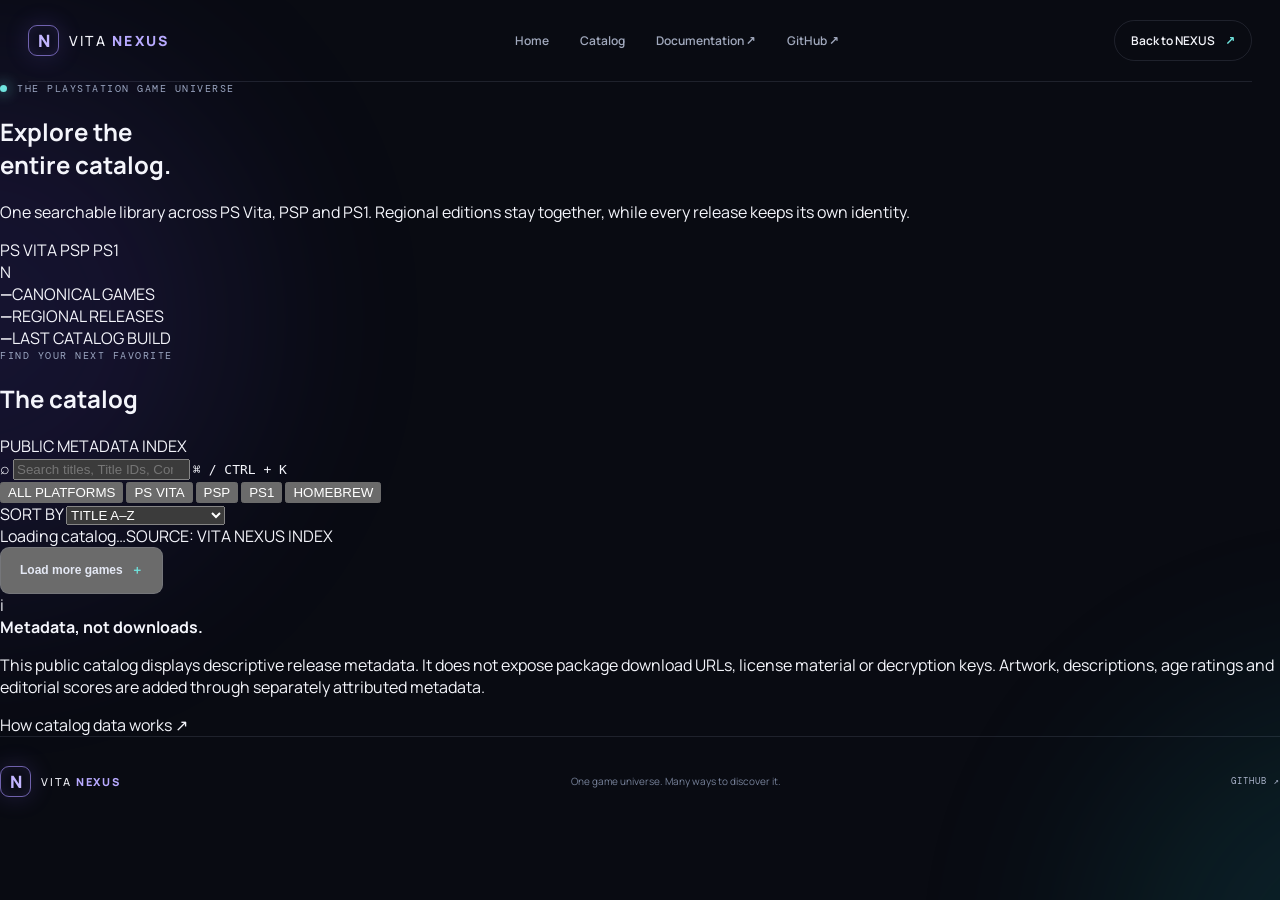
==== web/catalog.html @ 165a44d6 "web: add searchable cross-platform catalog browser" ====
<!doctype html>
<html lang="en">
<head>
  <meta charset="utf-8">
  <meta name="viewport" content="width=device-width, initial-scale=1">
  <meta name="theme-color" content="#090b12">
  <meta name="description" content="Browse the VITA NEXUS catalog across PS Vita, PSP and PS1.">
  <title>Game Catalog — VITA NEXUS</title>
  <link rel="stylesheet" href="styles.css">
  <link rel="stylesheet" href="catalog.css">
  <script src="catalog.js" defer></script>
</head>
<body class="catalog-page">
  <div class="ambient ambient-one" aria-hidden="true"></div>
  <div class="ambient ambient-two" aria-hidden="true"></div>
  <header class="site-header">
    <a class="wordmark" href="index.html" aria-label="VITA NEXUS home"><span class="brand-mark">N</span><span>VITA <b>NEXUS</b></span></a>
    <nav class="main-nav" aria-label="Main navigation">
      <a href="index.html">Home</a>
      <a class="active" href="catalog.html" aria-current="page">Catalog</a>
      <a href="https://github.com/SilverCrow2323/vita-nexus/tree/main/docs" target="_blank" rel="noreferrer">Documentation ↗</a>
      <a href="https://github.com/SilverCrow2323/vita-nexus" target="_blank" rel="noreferrer">GitHub ↗</a>
    </nav>
    <a class="header-cta" href="index.html">Back to NEXUS <span>↗</span></a>
    <button class="menu-toggle" type="button" aria-label="Open navigation" aria-expanded="false">☰</button>
  </header>

  <main class="catalog-wrap">
    <section class="catalog-hero">
      <div>
        <div class="eyebrow"><span class="pulse"></span> THE PLAYSTATION GAME UNIVERSE</div>
        <h1>Explore the<br><span>entire catalog.</span></h1>
        <p>One searchable library across PS Vita, PSP and PS1. Regional editions stay together, while every release keeps its own identity.</p>
      </div>
      <div class="catalog-orbit" aria-hidden="true">
        <span class="orbit-label orbit-vita">PS VITA</span>
        <span class="orbit-label orbit-psp">PSP</span>
        <span class="orbit-label orbit-ps1">PS1</span>
        <div class="orbit-core">N</div>
      </div>
    </section>

    <section class="catalog-stats" aria-label="Catalog statistics">
      <div><strong id="games-count">—</strong><span>CANONICAL GAMES</span></div>
      <div><strong id="releases-count">—</strong><span>REGIONAL RELEASES</span></div>
      <div><strong id="updated-at">—</strong><span>LAST CATALOG BUILD</span></div>
    </section>

    <section class="catalog-browser" aria-labelledby="catalog-heading">
      <div class="browser-heading">
        <div><div class="section-kicker">FIND YOUR NEXT FAVORITE</div><h2 id="catalog-heading">The catalog</h2></div>
        <span class="catalog-live"><i></i> PUBLIC METADATA INDEX</span>
      </div>

      <label class="search-box" for="catalog-search">
        <span aria-hidden="true">⌕</span>
        <input id="catalog-search" type="search" placeholder="Search titles, Title IDs, Content IDs or regions…" autocomplete="off">
        <kbd>⌘ / CTRL + K</kbd>
      </label>

      <div class="catalog-controls">
        <div class="platform-filters" role="group" aria-label="Filter by platform">
          <button class="filter-chip active" type="button" data-platform="all" aria-pressed="true">ALL PLATFORMS</button>
          <button class="filter-chip" type="button" data-platform="psvita" aria-pressed="false">PS VITA</button>
          <button class="filter-chip" type="button" data-platform="psp" aria-pressed="false">PSP</button>
          <button class="filter-chip" type="button" data-platform="ps1" aria-pressed="false">PS1</button>
          <button class="filter-chip" type="button" data-platform="homebrew" aria-pressed="false">HOMEBREW</button>
        </div>
        <label class="sort-control">SORT BY
          <select id="catalog-sort">
            <option value="title">TITLE A–Z</option>
            <option value="size">LARGEST RELEASE</option>
            <option value="updated">RECENTLY UPDATED</option>
          </select>
        </label>
      </div>

      <div class="results-line"><span id="results-label" aria-live="polite">Loading catalog…</span><span id="source-label">SOURCE: VITA NEXUS INDEX</span></div>
      <div id="catalog-grid" class="catalog-grid" aria-live="polite" aria-busy="true"></div>
      <div id="catalog-empty" class="catalog-empty" hidden>
        <div class="empty-symbol">✳</div>
        <h3 id="empty-title">The catalog is getting ready.</h3>
        <p id="empty-message">The first public metadata sync has not run yet. This page will populate when the catalog import workflow completes.</p>
        <a href="https://github.com/SilverCrow2323/vita-nexus/actions/workflows/catalog-sync.yml" target="_blank" rel="noreferrer">View catalog sync workflow ↗</a>
      </div>
      <div class="load-more-wrap"><button id="load-more" class="button button-quiet" type="button" hidden>Load more games <span>＋</span></button></div>
    </section>

    <section class="catalog-note">
      <div class="note-symbol">i</div>
      <div><strong>Metadata, not downloads.</strong><p>This public catalog displays descriptive release metadata. It does not expose package download URLs, license material or decryption keys. Artwork, descriptions, age ratings and editorial scores are added through separately attributed metadata.</p></div>
      <a href="../docs/NPS-CATALOG-IMPORT.md">How catalog data works ↗</a>
    </section>
  </main>

  <dialog id="game-dialog" class="game-dialog">
    <form method="dialog"><button class="dialog-close" aria-label="Close game details">×</button></form>
    <div id="dialog-content"></div>
  </dialog>

  <footer class="site-footer catalog-footer">
    <a class="wordmark" href="index.html"><span class="brand-mark">N</span><span>VITA <b>NEXUS</b></span></a>
    <span>One game universe. Many ways to discover it.</span>
    <a href="https://github.com/SilverCrow2323/vita-nexus" target="_blank" rel="noreferrer">GITHUB ↗</a>
  </footer>
</body>
</html>
---- web/styles.css ----
@import url('https://fonts.googleapis.com/css2?family=DM+Mono:wght@400;500&family=Manrope:wght@400;500;600;700;800&display=swap');
:root{color-scheme:dark;--bg:#090b12;--surface:#111522;--text:#f4f5fb;--muted:#a1a9bd;--muted2:#737d94;--violet:#9b83ff;--cyan:#70e5df;--line:rgba(185,195,225,.13);--mono:"DM Mono",ui-monospace,monospace;--sans:"Manrope",Inter,system-ui,sans-serif}
*{box-sizing:border-box}html{scroll-behavior:smooth}body{margin:0;background:var(--bg);color:var(--text);font-family:var(--sans);overflow-x:hidden}a{color:inherit;text-decoration:none}.wrap{width:min(1160px,calc(100% - 56px));margin-inline:auto}
.ambient{position:fixed;width:520px;height:520px;border-radius:50%;filter:blur(110px);opacity:.13;pointer-events:none;z-index:-1}.ambient-one{background:#7152ff;top:60px;left:-280px}.ambient-two{background:#1dbac0;right:-340px;top:700px}
.site-header{height:82px;width:min(1280px,calc(100% - 56px));margin:auto;display:flex;align-items:center;justify-content:space-between;border-bottom:1px solid var(--line);position:relative;z-index:5}.wordmark{display:inline-flex;align-items:center;gap:10px;font-size:14px;letter-spacing:.16em;font-weight:500;white-space:nowrap}.wordmark b{color:#b8aaff;font-weight:800}.brand-mark{display:grid;place-items:center;width:31px;height:31px;border:1px solid rgba(166,145,255,.65);border-radius:9px;color:#c2b5ff;font-weight:800;font-size:17px;letter-spacing:0;box-shadow:0 0 24px rgba(137,103,255,.18),inset 0 0 16px rgba(137,103,255,.12)}
.main-nav{display:flex;gap:31px;margin-left:70px}.main-nav a,.header-cta{color:var(--muted);font-size:12px;font-weight:600;transition:color .2s}.main-nav a:hover,.header-cta:hover{color:white}.header-cta{color:var(--text);border:1px solid var(--line);border-radius:99px;padding:11px 16px}.header-cta span,.button span{color:var(--cyan);margin-left:8px}.menu-toggle{display:none;border:1px solid var(--line);color:white;background:var(--surface);border-radius:10px;padding:9px 12px}
.hero{min-height:630px;display:grid;grid-template-columns:1fr 1fr;align-items:center;gap:40px;padding:64px 0 80px}.eyebrow,.section-kicker,.feature-number,.panel-kicker,.panel-index,.mini-label,.roadmap-step small{font:10px var(--mono);letter-spacing:.15em;color:#9ba6c1}.eyebrow{display:flex;align-items:center;gap:10px}.pulse,.note-dot,.chip-dot{width:7px;height:7px;display:inline-block;border-radius:50%;background:var(--cyan);box-shadow:0 0 14px var(--cyan)}
.hero h1{font-size:clamp(48px,6vw,76px);line-height:1.02;letter-spacing:-.065em;margin:27px 0 22px;font-weight:800}.hero h1 span,.section-heading h2 span,.split-copy h2 span,.closing h2 span{color:#a995ff}.hero-lede{max-width:500px;color:var(--muted);font-size:15px;line-height:1.85}.hero-actions{display:flex;flex-wrap:wrap;gap:12px;margin-top:31px}.button{display:inline-flex;align-items:center;justify-content:center;padding:14px 19px;border-radius:9px;font-size:12px;font-weight:800;transition:transform .2s,box-shadow .2s,border-color .2s}.button:hover{transform:translateY(-3px)}.button-primary{color:#0a0b13;background:linear-gradient(110deg,#b8a8ff,#79e3dd);box-shadow:0 10px 35px rgba(137,125,255,.2)}.button-primary span{color:#292341}.button-quiet{border:1px solid var(--line);color:#e4e8f4}.button-quiet:hover{border-color:rgba(169,149,255,.6)}.hero-note{display:flex;align-items:center;gap:9px;color:var(--muted2);font:10px var(--mono);margin-top:27px;letter-spacing:.08em}.note-dot{width:5px;height:5px;background:var(--violet);box-shadow:0 0 12px var(--violet)}
.hero-art{min-height:450px;position:relative;display:grid;place-items:center;perspective:1100px}.hero-glow{position:absolute;width:350px;height:350px;border-radius:50%;background:radial-gradient(circle,rgba(126,97,255,.32),rgba(38,194,196,.12) 46%,transparent 70%);filter:blur(18px);animation:breathe 7s ease-in-out infinite}.orbit{position:absolute;border:1px solid rgba(155,131,255,.2);border-radius:50%;transform:rotate(-22deg)}.orbit-a{width:490px;height:190px}.orbit-b{width:390px;height:300px;transform:rotate(55deg);border-color:rgba(112,229,223,.17)}
.hero-panel{position:absolute;width:min(370px,78%);height:365px;border:1px solid rgba(194,204,235,.2);border-radius:19px;overflow:hidden}.panel-back{width:340px;height:330px;background:linear-gradient(145deg,#25203e,#111b2b);transform:translate(45px,-15px) rotate(8deg);opacity:.7;display:flex;align-items:flex-end;justify-content:space-between;padding:22px;color:#a8a1c7;font:10px var(--mono)}.panel-back i{font-size:43px;color:#8b79ed;font-style:normal}.panel-main{background:linear-gradient(150deg,#1a2037,#0e1220 70%);box-shadow:0 30px 90px rgba(0,0,0,.45);transform:rotate(-4deg);animation:float 8s ease-in-out infinite}.panel-top,.panel-bottom{padding:19px 20px;display:flex;align-items:center;justify-content:space-between}.panel-index{color:#6f7890}
.abstract-world{position:relative;height:235px;margin:0 13px;overflow:hidden;border-radius:11px;background:linear-gradient(145deg,#473c78 0%,#25355d 40%,#142d43 100%)}.abstract-world:after{content:"";position:absolute;inset:0;background:linear-gradient(180deg,transparent 40%,rgba(7,12,23,.65))}.moon{position:absolute;width:76px;height:76px;border-radius:50%;background:linear-gradient(130deg,#f0c5ff,#9a84e8);top:28px;right:55px;box-shadow:0 0 45px rgba(215,174,255,.5)}.horizon{position:absolute;width:150%;height:95px;bottom:-49px;left:-25%;border-radius:50%;background:#192d47;filter:blur(1px)}.mountain{position:absolute;bottom:18px;width:0;height:0;border-left:115px solid transparent;border-right:115px solid transparent;border-bottom:170px solid #28365b}.mountain-a{left:-20px;border-bottom-color:#30345f}.mountain-b{left:110px;transform:scale(1.15);border-bottom-color:#1d3854}.mountain-c{right:-70px;transform:scale(.9);border-bottom-color:#3a386d}.floating-cube{position:absolute;z-index:2;width:37px;height:37px;background:linear-gradient(135deg,#91e3dc,#7667c9);right:90px;top:114px;transform:rotate(25deg) skew(-7deg);box-shadow:0 0 35px rgba(112,229,223,.5);animation:cube 6s ease-in-out infinite}.panel-bottom strong{display:block;margin-top:6px;font-size:14px}.arrow-round{width:35px;height:35px;display:grid;place-items:center;border:1px solid var(--line);border-radius:50%;color:var(--cyan)}.float-chip{position:absolute;z-index:2;padding:11px 14px;border:1px solid rgba(190,202,235,.2);border-radius:8px;background:rgba(17,22,36,.82);backdrop-filter:blur(14px);color:#d9def0;font:9px var(--mono);letter-spacing:.09em;box-shadow:0 15px 35px rgba(0,0,0,.22)}.float-chip span{color:var(--cyan);margin-right:5px}.chip-top{top:75px;right:-8px;transform:rotate(4deg)}.chip-bottom{bottom:58px;left:-3px;transform:rotate(-4deg)}.chip-dot{width:5px;height:5px}
.platform-strip{padding:34px 0 52px;border-top:1px solid var(--line);border-bottom:1px solid var(--line)}.platforms{display:grid;grid-template-columns:repeat(4,1fr);gap:15px;margin-top:23px}.platform{display:flex;align-items:center;gap:13px;min-width:0}.platform-symbol{width:42px;height:42px;display:grid;place-items:center;border-radius:12px;color:#c2b6ff;background:rgba(148,119,255,.13);border:1px solid rgba(148,119,255,.2);font-size:19px;font-weight:800}.symbol-psp{color:#8dece4;background:rgba(112,229,223,.1);border-color:rgba(112,229,223,.2)}.symbol-ps1{color:#ffc18e;background:rgba(255,179,116,.1);border-color:rgba(255,179,116,.2)}.symbol-home{color:#c9d6ec;background:rgba(201,214,236,.1);border-color:rgba(201,214,236,.2)}.platform strong,.platform small{display:block}.platform strong{font-size:11px;letter-spacing:.1em}.platform small{color:var(--muted2);font-size:10px;margin-top:5px}
.features{padding:110px 0 100px}.section-heading,.roadmap-heading{display:flex;justify-content:space-between;align-items:flex-end;gap:40px}.section-heading h2,.split-copy h2,.roadmap-heading h2,.closing h2{font-size:clamp(38px,5vw,57px);line-height:1.07;letter-spacing:-.055em;margin:20px 0 0}.section-heading>p,.roadmap-heading>p{max-width:365px;color:var(--muted);line-height:1.8;font-size:13px;margin-bottom:7px}.feature-grid{display:grid;grid-template-columns:1.1fr 1fr 1fr;gap:14px;margin-top:48px}.feature-card{min-height:245px;padding:25px;position:relative;overflow:hidden;background:linear-gradient(145deg,rgba(26,32,49,.96),rgba(16,20,32,.9));border:1px solid var(--line);border-radius:14px}.feature-card h3{font-size:22px;line-height:1.2;letter-spacing:-.04em;margin:30px 0 10px}.feature-card p{max-width:290px;color:var(--muted);font-size:11px;line-height:1.8}.feature-number{float:right;font-size:8px;color:#68728b}.feature-icon{width:36px;height:36px;display:grid;place-items:center;border-radius:10px;font-size:20px}.icon-violet{color:#c2b1ff;background:rgba(155,131,255,.14)}.icon-cyan{color:#86e9e3;background:rgba(112,229,223,.12)}.icon-orange{color:#ffc08f;background:rgba(255,178,119,.12)}.icon-green{color:#a8e9be;background:rgba(125,211,153,.12)}.feature-large{grid-row:span 2;min-height:504px;background:radial-gradient(ellipse at 70% 80%,rgba(106,74,190,.25),transparent 50%),linear-gradient(150deg,#252142,#141a2b 70%)}.feature-large h3{font-size:34px;margin-top:115px}.feature-decoration{position:absolute;right:-27px;bottom:5px;font-size:240px;line-height:1;color:rgba(181,164,255,.1)}.feature-wide{grid-column:span 2;display:flex;align-items:center;justify-content:space-between;min-height:245px;background:radial-gradient(ellipse at 90% 40%,rgba(50,155,169,.17),transparent 45%),#131b2a}.feature-wide h3{margin-top:18px}.detail-orbit{width:156px;height:156px;flex:0 0 156px;border-radius:50%;border:1px solid rgba(112,229,223,.24);display:grid;place-items:center;position:relative;color:#a7eee8;font:10px var(--mono)}.detail-orbit:before,.detail-orbit:after{content:"";position:absolute;border:1px solid rgba(155,131,255,.22);border-radius:50%;inset:18px -8px;transform:rotate(52deg)}.detail-orbit:after{transform:rotate(-52deg)}.detail-orbit span{position:absolute}.detail-orbit span:nth-child(1){top:9px}.detail-orbit span:nth-child(2){right:-8px}.detail-orbit span:nth-child(3){left:-8px}.detail-orbit b{font-size:28px;color:white}
.split-section{display:grid;grid-template-columns:.8fr 1.2fr;align-items:center;gap:75px;padding:80px 0 125px;border-top:1px solid var(--line)}.split-copy h2{margin-bottom:20px}.split-copy p{max-width:360px;color:var(--muted);font-size:13px;line-height:1.85}.surface-stack{position:relative;min-height:390px}.surface-card{position:absolute;border:1px solid rgba(192,202,230,.2);border-radius:14px;overflow:hidden;box-shadow:0 30px 80px rgba(0,0,0,.35)}.surface-web{top:0;right:6%;width:78%;height:240px;background:#151c2b;transform:rotate(4deg)}.surface-bar{height:31px;border-bottom:1px solid var(--line);display:flex;align-items:center;padding:0 12px;gap:5px}.surface-bar>span{width:5px;height:5px;border-radius:50%;background:#7c789c}.surface-bar small{color:#76839d;margin-left:10px;font:8px var(--mono)}.surface-inner{padding:21px 25px}.mini-label{font-size:8px}.mini-title{font-size:27px;font-weight:800;line-height:1.08;margin-top:10px;letter-spacing:-.05em}.mini-lines{display:flex;gap:7px;margin-top:18px}.mini-lines i{display:block;width:50px;height:5px;border-radius:10px;background:#343d58}.mini-lines i:first-child{background:#8f7bef;width:75px}.mini-pills{display:flex;gap:6px;margin-top:15px}.mini-pills b{font:8px var(--mono);color:#9cebe3;border:1px solid rgba(112,229,223,.2);border-radius:4px;padding:4px 6px}.surface-native{width:70%;height:245px;bottom:0;left:1%;background:radial-gradient(ellipse at 65% 30%,#3c3166,#15182c 65%);transform:rotate(-5deg)}.native-top{display:flex;align-items:center;gap:8px;padding:15px;color:#a5afc5;font:8px var(--mono);letter-spacing:.1em}.native-dot{width:6px;height:6px;border-radius:50%;background:var(--cyan)}.native-word{font-size:32px;line-height:1.03;font-weight:800;letter-spacing:-.06em;margin:27px 24px}.native-word em{color:#a995ff;font-style:normal}.native-bottom{position:absolute;bottom:0;width:100%;display:flex;justify-content:space-around;padding:13px 8px;border-top:1px solid var(--line);color:#a5afc5;font:7px var(--mono)}
.roadmap{border-top:1px solid var(--line);padding:95px 0 115px}.roadmap-heading{margin-bottom:43px}.roadmap-heading h2{margin-top:17px}.roadmap-track{border-top:1px solid var(--line)}.roadmap-step{min-height:106px;display:grid;grid-template-columns:55px 1fr 120px;align-items:center;gap:20px;border-bottom:1px solid var(--line)}.step-marker{display:grid;place-items:center;width:34px;height:34px;border-radius:50%;border:1px solid var(--line);color:#8994ad;font:10px var(--mono)}.roadmap-step.active .step-marker{color:#b9aaff;border-color:rgba(155,131,255,.6);box-shadow:0 0 25px rgba(155,131,255,.14)}.roadmap-step small{display:block;font-size:8px;color:#7c879f;margin-bottom:6px}.roadmap-step strong{font-size:14px}.roadmap-step p{color:var(--muted2);font-size:11px;margin:5px 0 0}.step-status{justify-self:end;color:#8893a9;font:8px var(--mono);letter-spacing:.09em}.roadmap-step.active .step-status{color:var(--cyan)}
.closing{padding:100px 20px 110px;border-top:1px solid var(--line);text-align:center;position:relative;overflow:hidden}.closing-orb{position:absolute;width:450px;height:220px;left:calc(50% - 225px);top:50px;background:radial-gradient(ellipse,rgba(119,95,255,.22),transparent 70%);filter:blur(20px);pointer-events:none}.closing h2{position:relative;font-size:clamp(47px,7vw,76px);margin:22px 0 30px}.closing .button{position:relative}.closing-foot{margin-top:48px;color:#66718a;font-size:9px}.site-footer{min-height:90px;display:flex;align-items:center;justify-content:space-between;border-top:1px solid var(--line);color:#77829a;font-size:10px}.site-footer .wordmark{color:var(--text);font-size:11px}.site-footer>a:last-child{font:9px var(--mono);color:#abb4cb;letter-spacing:.12em}
@keyframes float{0%,100%{transform:rotate(-4deg) translateY(0)}50%{transform:rotate(-2deg) translateY(-12px)}}@keyframes breathe{0%,100%{transform:scale(.94);opacity:.75}50%{transform:scale(1.08);opacity:1}}@keyframes cube{0%,100%{transform:translateY(0) rotate(25deg) skew(-7deg)}50%{transform:translateY(-12px) rotate(38deg) skew(-7deg)}}
@media(max-width:900px){.main-nav{gap:17px;margin-left:0}.header-cta{display:none}.hero{grid-template-columns:1fr;padding-top:75px;gap:10px}.hero-art{min-height:430px}.feature-grid{grid-template-columns:1fr 1fr}.feature-large{grid-row:auto;min-height:310px}.feature-large h3{margin-top:55px}.feature-wide{grid-column:span 2}.split-section{gap:35px}}
@media(max-width:640px){.wrap,.site-header{width:min(100% - 36px,540px)}.site-header{height:70px}.main-nav{display:none;position:absolute;top:70px;left:0;right:0;padding:17px;flex-direction:column;background:#121827;border:1px solid var(--line);border-radius:12px}.main-nav.open{display:flex}.menu-toggle{display:block}.hero{padding-top:60px;min-height:auto}.hero h1{font-size:clamp(45px,13vw,65px)}.hero-lede{font-size:13px}.hero-art{min-height:390px;transform:scale(.9);margin:-10px -18px}.platforms{grid-template-columns:1fr 1fr;row-gap:23px}.features{padding-top:75px;padding-bottom:75px}.section-heading,.roadmap-heading{display:block}.section-heading>p,.roadmap-heading>p{margin-top:20px}.feature-grid{grid-template-columns:1fr;margin-top:30px}.feature-card,.feature-large{min-height:230px}.feature-large h3{margin-top:40px}.feature-wide{grid-column:auto;min-height:310px;align-items:flex-start;flex-direction:column}.detail-orbit{position:absolute;right:25px;bottom:15px;transform:scale(.7);transform-origin:bottom right}.split-section{grid-template-columns:1fr;padding:75px 0}.surface-stack{min-height:345px}.surface-web{width:83%;right:2%}.surface-native{width:78%}.roadmap{padding-top:75px;padding-bottom:80px}.roadmap-step{grid-template-columns:38px 1fr;gap:12px;padding:15px 0}.step-status{grid-column:2;justify-self:start;margin-top:-8px}.site-footer{flex-wrap:wrap;gap:12px;padding:22px 0}.site-footer>span{order:3;width:100%}}
@media(prefers-reduced-motion:reduce){*,*::before,*::after{scroll-behavior:auto!important;animation-duration:.01ms!important;animation-iteration-count:1!important;transition-duration:.01ms!important}}
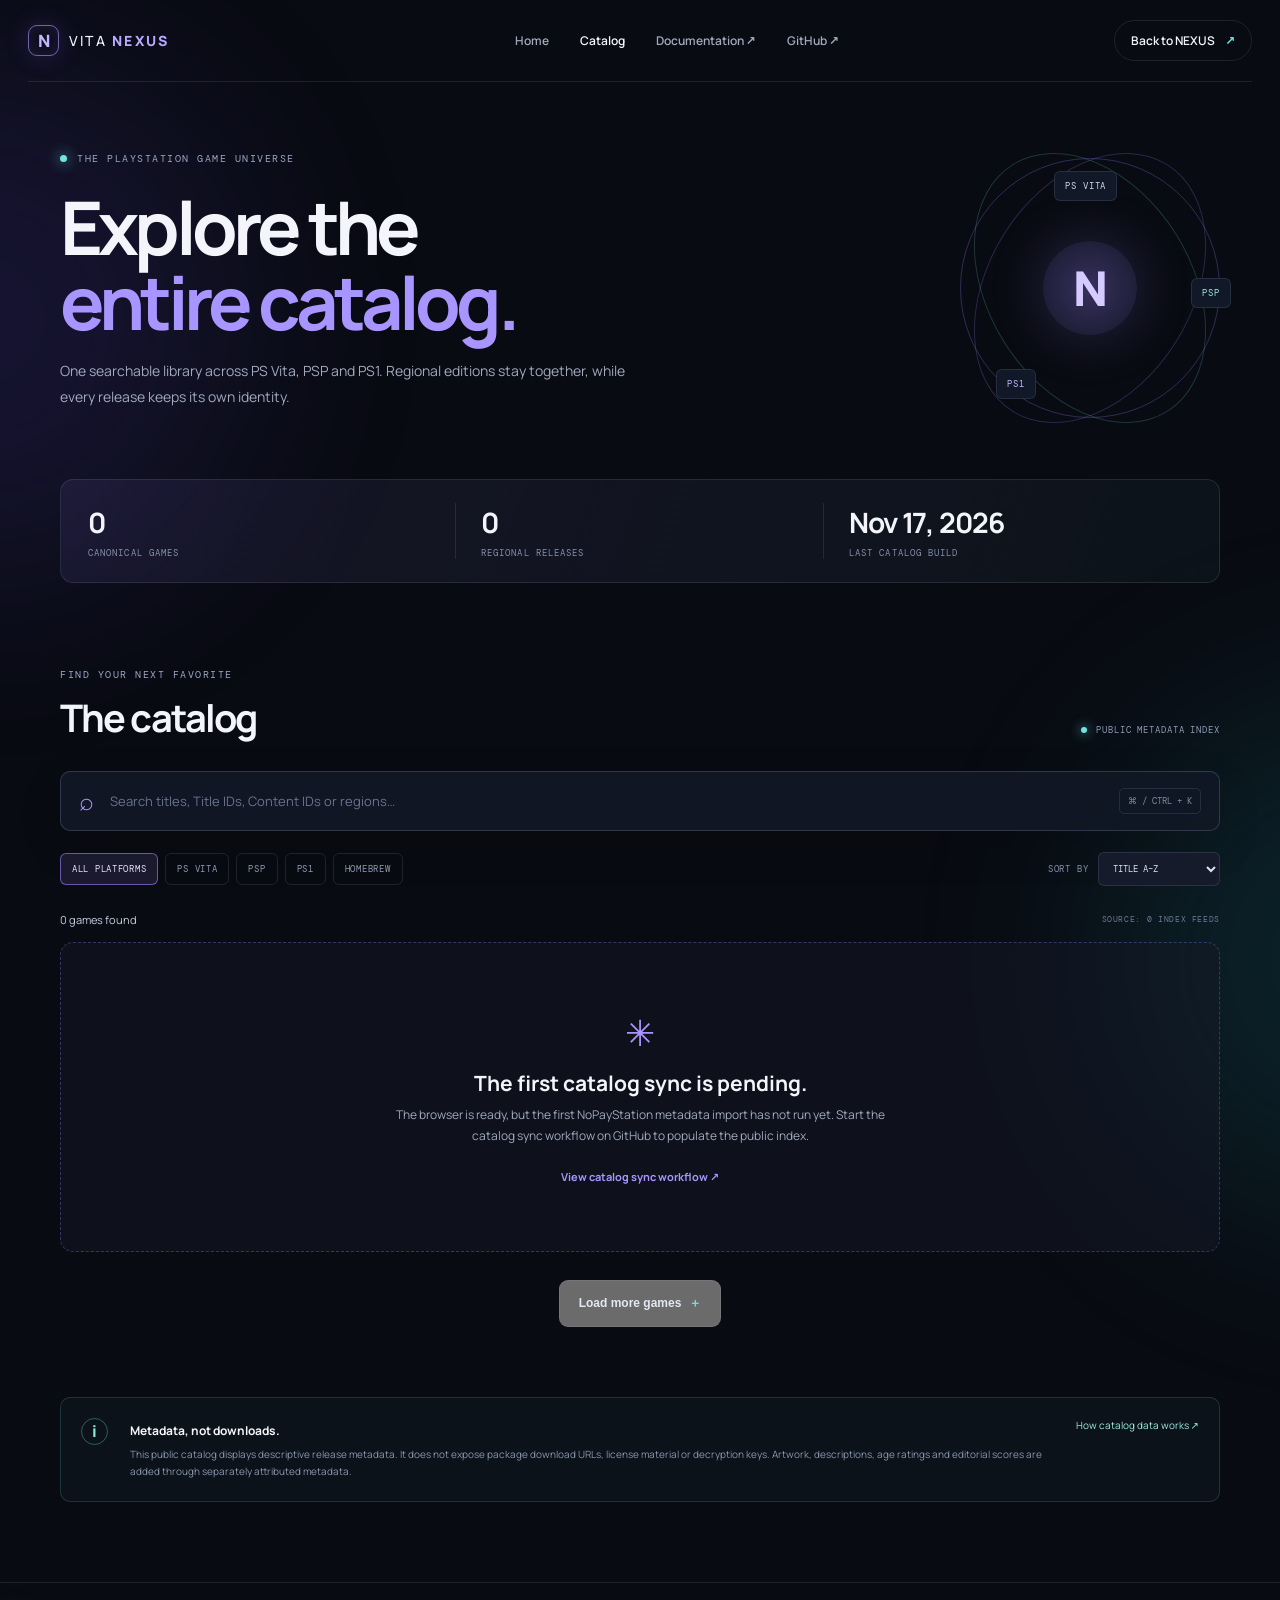
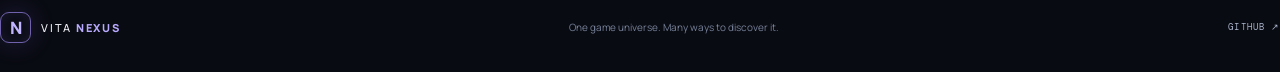
==== commit f90355de: "web: fix catalog documentation link for Pages hosting" ====
--- a/web/catalog.html
+++ b/web/catalog.html
@@ -89,7 +89,7 @@
     <section class="catalog-note">
       <div class="note-symbol">i</div>
       <div><strong>Metadata, not downloads.</strong><p>This public catalog displays descriptive release metadata. It does not expose package download URLs, license material or decryption keys. Artwork, descriptions, age ratings and editorial scores are added through separately attributed metadata.</p></div>
-      <a href="../docs/NPS-CATALOG-IMPORT.md">How catalog data works ↗</a>
+      <a href="https://github.com/SilverCrow2323/vita-nexus/blob/main/docs/NPS-CATALOG-IMPORT.md">How catalog data works ↗</a>
     </section>
   </main>
 
--- a/web/catalog.css
+++ b/web/catalog.css
@@ -0,0 +1,9 @@
+body.catalog-page{min-height:100vh}.main-nav a.active{color:#f5f4ff}.catalog-wrap{width:min(1160px,calc(100% - 56px));margin:0 auto}.catalog-hero{min-height:380px;display:flex;align-items:center;justify-content:space-between;gap:45px;padding:70px 0 55px}.catalog-hero>div:first-child{max-width:640px}.catalog-hero h1{font-size:clamp(48px,6vw,74px);line-height:1.02;letter-spacing:-.065em;margin:24px 0 18px}.catalog-hero h1 span{color:#a995ff}.catalog-hero p{max-width:580px;color:var(--muted);font-size:14px;line-height:1.85}.catalog-orbit{width:260px;height:260px;flex:0 0 260px;position:relative;border:1px solid rgba(155,131,255,.28);border-radius:50%;animation:catalog-spin 36s linear infinite}.catalog-orbit:before,.catalog-orbit:after{content:"";position:absolute;inset:27px -17px;border:1px solid rgba(112,229,223,.2);border-radius:50%;transform:rotate(58deg)}.catalog-orbit:after{transform:rotate(-58deg);border-color:rgba(155,131,255,.23)}.orbit-core{position:absolute;inset:82px;display:grid;place-items:center;border-radius:50%;background:radial-gradient(circle,#37305d,#15182a);color:#d6cbff;font-size:48px;font-weight:800;box-shadow:0 0 55px rgba(155,131,255,.22)}.orbit-label{position:absolute;z-index:1;padding:8px 10px;background:#111827;border:1px solid var(--line);border-radius:6px;font:9px var(--mono);letter-spacing:.1em;color:#d3d9eb}.orbit-vita{top:12px;left:93px}.orbit-psp{right:-12px;top:119px;color:#9cebe3}.orbit-ps1{bottom:18px;left:35px;color:#c7b7ff}
+.catalog-stats{display:grid;grid-template-columns:repeat(3,1fr);background:linear-gradient(110deg,rgba(155,131,255,.09),rgba(112,229,223,.04));border:1px solid var(--line);border-radius:13px;padding:23px 27px;margin-bottom:85px}.catalog-stats>div{display:flex;flex-direction:column;gap:6px;border-right:1px solid var(--line);padding-left:25px}.catalog-stats>div:first-child{padding-left:0}.catalog-stats>div:last-child{border:0}.catalog-stats strong{font-size:28px;letter-spacing:-.04em}.catalog-stats span{font:9px var(--mono);letter-spacing:.12em;color:#8590aa}
+.catalog-browser{padding-bottom:70px}.browser-heading{display:flex;justify-content:space-between;align-items:flex-end;margin-bottom:28px}.browser-heading h2{font-size:38px;letter-spacing:-.05em;margin:10px 0 0}.catalog-live{font:9px var(--mono);letter-spacing:.1em;color:#8e9bb4;display:flex;align-items:center;gap:9px;padding-bottom:7px}.catalog-live i{width:6px;height:6px;border-radius:50%;background:var(--cyan);box-shadow:0 0 12px var(--cyan)}.search-box{height:60px;display:flex;align-items:center;gap:14px;padding:0 18px;border:1px solid rgba(177,190,224,.2);border-radius:10px;background:rgba(18,24,38,.88);box-shadow:0 15px 45px rgba(0,0,0,.12)}.search-box>span{font-size:25px;color:#a995ff}.search-box input{flex:1;min-width:0;border:0;outline:0;background:transparent;color:#f3f4fa;font:13px var(--sans)}.search-box input::placeholder{color:#69748d}.search-box kbd{font:9px var(--mono);color:#7f8aa2;border:1px solid var(--line);border-radius:5px;padding:6px 8px}.catalog-controls{display:flex;justify-content:space-between;gap:20px;align-items:center;margin:21px 0 26px}.platform-filters{display:flex;flex-wrap:wrap;gap:7px}.filter-chip{background:transparent;border:1px solid var(--line);border-radius:6px;color:#8f9ab2;padding:9px 11px;font:9px var(--mono);letter-spacing:.08em;cursor:pointer;transition:.2s}.filter-chip:hover,.filter-chip.active{color:#e7e1ff;border-color:rgba(155,131,255,.6);background:rgba(155,131,255,.12)}.sort-control{display:flex;align-items:center;gap:9px;font:9px var(--mono);letter-spacing:.1em;color:#8490a9;white-space:nowrap}.sort-control select{background:#151b2a;color:#dce2f1;border:1px solid var(--line);border-radius:6px;padding:9px 10px;font:9px var(--mono);max-width:180px}.results-line{display:flex;justify-content:space-between;align-items:center;color:#c7cee0;font-size:11px;margin-bottom:15px}.results-line span:last-child{font:8px var(--mono);color:#6f7b94;letter-spacing:.08em}
+.catalog-grid{display:grid;grid-template-columns:repeat(4,minmax(0,1fr));gap:14px}.game-card{min-width:0;overflow:hidden;border:1px solid var(--line);border-radius:11px;background:linear-gradient(145deg,rgba(25,31,48,.96),rgba(14,18,29,.96));transition:transform .22s,border-color .22s,box-shadow .22s}.game-card:hover{transform:translateY(-5px);border-color:rgba(155,131,255,.42);box-shadow:0 20px 40px rgba(0,0,0,.23)}.game-cover{height:190px;position:relative;overflow:hidden;background:radial-gradient(circle at 65% 25%,rgba(112,229,223,.22),transparent 42%),linear-gradient(145deg,#292246,#111b2c)}.game-cover:after{content:"";position:absolute;inset:35% 0 0;background:linear-gradient(transparent,rgba(6,9,17,.38));pointer-events:none}.cover-image{width:100%;height:100%;object-fit:cover;display:block}.cover-fallback{display:grid;place-items:center;background:radial-gradient(circle at 50% 30%,rgba(155,131,255,.28),transparent 45%),linear-gradient(145deg,#292246,#111b2c)}.cover-initial{font-size:83px;font-weight:800;letter-spacing:-.1em;color:rgba(223,215,255,.8);text-shadow:0 0 35px rgba(155,131,255,.26)}.cover-caption{position:absolute;bottom:12px;z-index:1;font:7px var(--mono);letter-spacing:.15em;color:rgba(219,224,241,.48)}.game-card-info{padding:14px}.game-card-meta,.dialog-platforms{display:flex;flex-wrap:wrap;gap:6px}.platform-badge{font:8px var(--mono);letter-spacing:.08em;padding:5px 7px;border-radius:4px;background:rgba(155,131,255,.12);color:#c3b5ff;border:1px solid rgba(155,131,255,.2)}.badge-psp{background:rgba(112,229,223,.09);color:#94e7e0;border-color:rgba(112,229,223,.19)}.badge-ps1{background:rgba(255,190,139,.09);color:#ffc18e;border-color:rgba(255,190,139,.18)}.badge-homebrew{background:rgba(165,196,225,.09);color:#b2c9e4;border-color:rgba(165,196,225,.18)}.game-card-title{min-height:42px;font-size:14px;line-height:1.45;margin:11px 0 7px;letter-spacing:-.025em}.game-card-summary{height:48px;overflow:hidden;color:#8994ad;font-size:10px;line-height:1.65;margin:0}.game-card-footer{display:flex;justify-content:space-between;border-top:1px solid var(--line);margin-top:13px;padding-top:10px;color:#8490a9;font:8px var(--mono);letter-spacing:.05em}.game-card-action{width:100%;margin-top:12px;border:0;background:rgba(155,131,255,.1);border-radius:6px;color:#cbbfff;text-align:left;padding:10px 11px;font:10px var(--sans);font-weight:700;cursor:pointer}.game-card-action:hover{background:rgba(155,131,255,.2)}.catalog-empty{padding:65px 20px;text-align:center;border:1px dashed rgba(155,131,255,.3);border-radius:13px;background:rgba(21,26,41,.48)}.empty-symbol{font-size:36px;color:#a995ff}.catalog-empty h3{font-size:21px;margin:12px 0 7px}.catalog-empty p{max-width:520px;margin:0 auto 17px;color:var(--muted);font-size:12px;line-height:1.8}.catalog-empty a{color:#a995ff;font-size:11px;font-weight:700}.load-more-wrap{text-align:center;margin-top:28px}.catalog-note{display:grid;grid-template-columns:35px 1fr auto;align-items:start;gap:14px;padding:20px;border:1px solid rgba(112,229,223,.16);border-radius:10px;background:rgba(112,229,223,.035);margin-bottom:80px}.note-symbol{width:27px;height:27px;border-radius:50%;display:grid;place-items:center;color:#8de9df;border:1px solid rgba(112,229,223,.35);font-weight:800}.catalog-note strong{font-size:12px}.catalog-note p{margin:6px 0 0;color:#8997ad;font-size:10px;line-height:1.75}.catalog-note>a{font-size:10px;color:#9fe9e3;white-space:nowrap}.catalog-footer{margin-top:0}
+.game-dialog{width:min(760px,calc(100% - 28px));max-height:min(88vh,900px);padding:0;border:1px solid rgba(175,188,225,.25);border-radius:15px;background:#101523;color:#f4f5fb;box-shadow:0 30px 100px rgba(0,0,0,.65);overflow:auto}.game-dialog::backdrop{background:rgba(2,4,10,.78);backdrop-filter:blur(7px)}.dialog-close{position:sticky;top:12px;float:right;z-index:3;margin:12px 12px -45px 0;width:32px;height:32px;border:1px solid rgba(255,255,255,.2);border-radius:50%;background:rgba(8,11,19,.72);color:white;font-size:22px;cursor:pointer}.dialog-hero{height:200px;overflow:hidden;background:linear-gradient(135deg,#282247,#13283b)}.dialog-hero-image{width:100%;height:100%;object-fit:cover}.dialog-hero-fallback{display:grid;place-items:center;background:radial-gradient(circle,rgba(155,131,255,.3),transparent 58%),linear-gradient(130deg,#282247,#13283b)}.dialog-hero-fallback span{font-size:95px;font-weight:800;color:rgba(224,216,255,.7)}.dialog-body{padding:25px 30px 30px}.dialog-title{font-size:30px;letter-spacing:-.05em;margin:12px 0}.dialog-summary{color:#a7b1c7;font-size:12px;line-height:1.8}.dialog-facts{display:flex;gap:12px;flex-wrap:wrap;margin:18px 0;color:#8e9ab2;font:8px var(--mono);letter-spacing:.05em}.release-heading{display:flex;justify-content:space-between;align-items:center;margin:26px 0 12px}.release-heading h3{font-size:14px;margin:0}.release-heading span{font:8px var(--mono);color:#8290aa}.release-list{border-top:1px solid var(--line)}.release-section{padding:12px 0;border-bottom:1px solid var(--line)}.release-platform{margin-bottom:9px}.release-row{display:flex;justify-content:space-between;align-items:center;gap:15px;padding-left:9px}.release-main{display:flex;flex-direction:column;gap:4px;min-width:0}.release-main strong{font-size:11px}.release-main span{font:9px var(--mono);color:#a7b2c9}.release-main small{max-width:100%;overflow-wrap:anywhere;color:#77849e;font:8px var(--mono)}.release-details{display:flex;gap:8px;flex-wrap:wrap;justify-content:flex-end;color:#93a0b8;font:8px var(--mono);white-space:nowrap}.dialog-source-note{margin-top:20px;color:#73819a;font-size:9px;line-height:1.7}
+@keyframes catalog-spin{to{transform:rotate(360deg)}}
+@media(max-width:900px){.catalog-grid{grid-template-columns:repeat(3,minmax(0,1fr))}.catalog-hero{min-height:330px}.catalog-orbit{transform:scale(.8);margin-right:-20px}.catalog-note{grid-template-columns:35px 1fr}.catalog-note>a{grid-column:2}}
+@media(max-width:640px){.catalog-wrap{width:calc(100% - 36px)}.catalog-hero{padding:52px 0 35px;min-height:auto}.catalog-orbit{display:none}.catalog-hero h1{font-size:49px}.catalog-stats{padding:17px 12px;margin-bottom:60px}.catalog-stats>div{padding-left:10px}.catalog-stats strong{font-size:19px}.catalog-stats span{font-size:7px;line-height:1.5}.browser-heading{display:block}.catalog-live{margin-top:14px}.search-box{height:54px;padding:0 12px}.search-box input{font-size:11px}.search-box kbd{display:none}.catalog-controls{align-items:flex-start;flex-direction:column}.sort-control{width:100%;justify-content:space-between}.sort-control select{flex:1}.catalog-grid{grid-template-columns:repeat(2,minmax(0,1fr));gap:9px}.game-cover{height:145px}.game-card-info{padding:10px}.game-card-title{font-size:12px;min-height:35px}.game-card-summary{font-size:9px;height:45px}.game-card-footer{font-size:7px}.game-card-action{font-size:9px;padding:9px}.catalog-note{padding:15px;gap:10px}.catalog-note p{font-size:9px}.catalog-note>a{white-space:normal}.dialog-hero{height:145px}.dialog-body{padding:20px 17px}.dialog-title{font-size:24px}.release-row{align-items:flex-start;flex-direction:column}.release-details{justify-content:flex-start}}
+@media(prefers-reduced-motion:reduce){.catalog-orbit{animation:none}.game-card,.game-card-action{transition:none}}
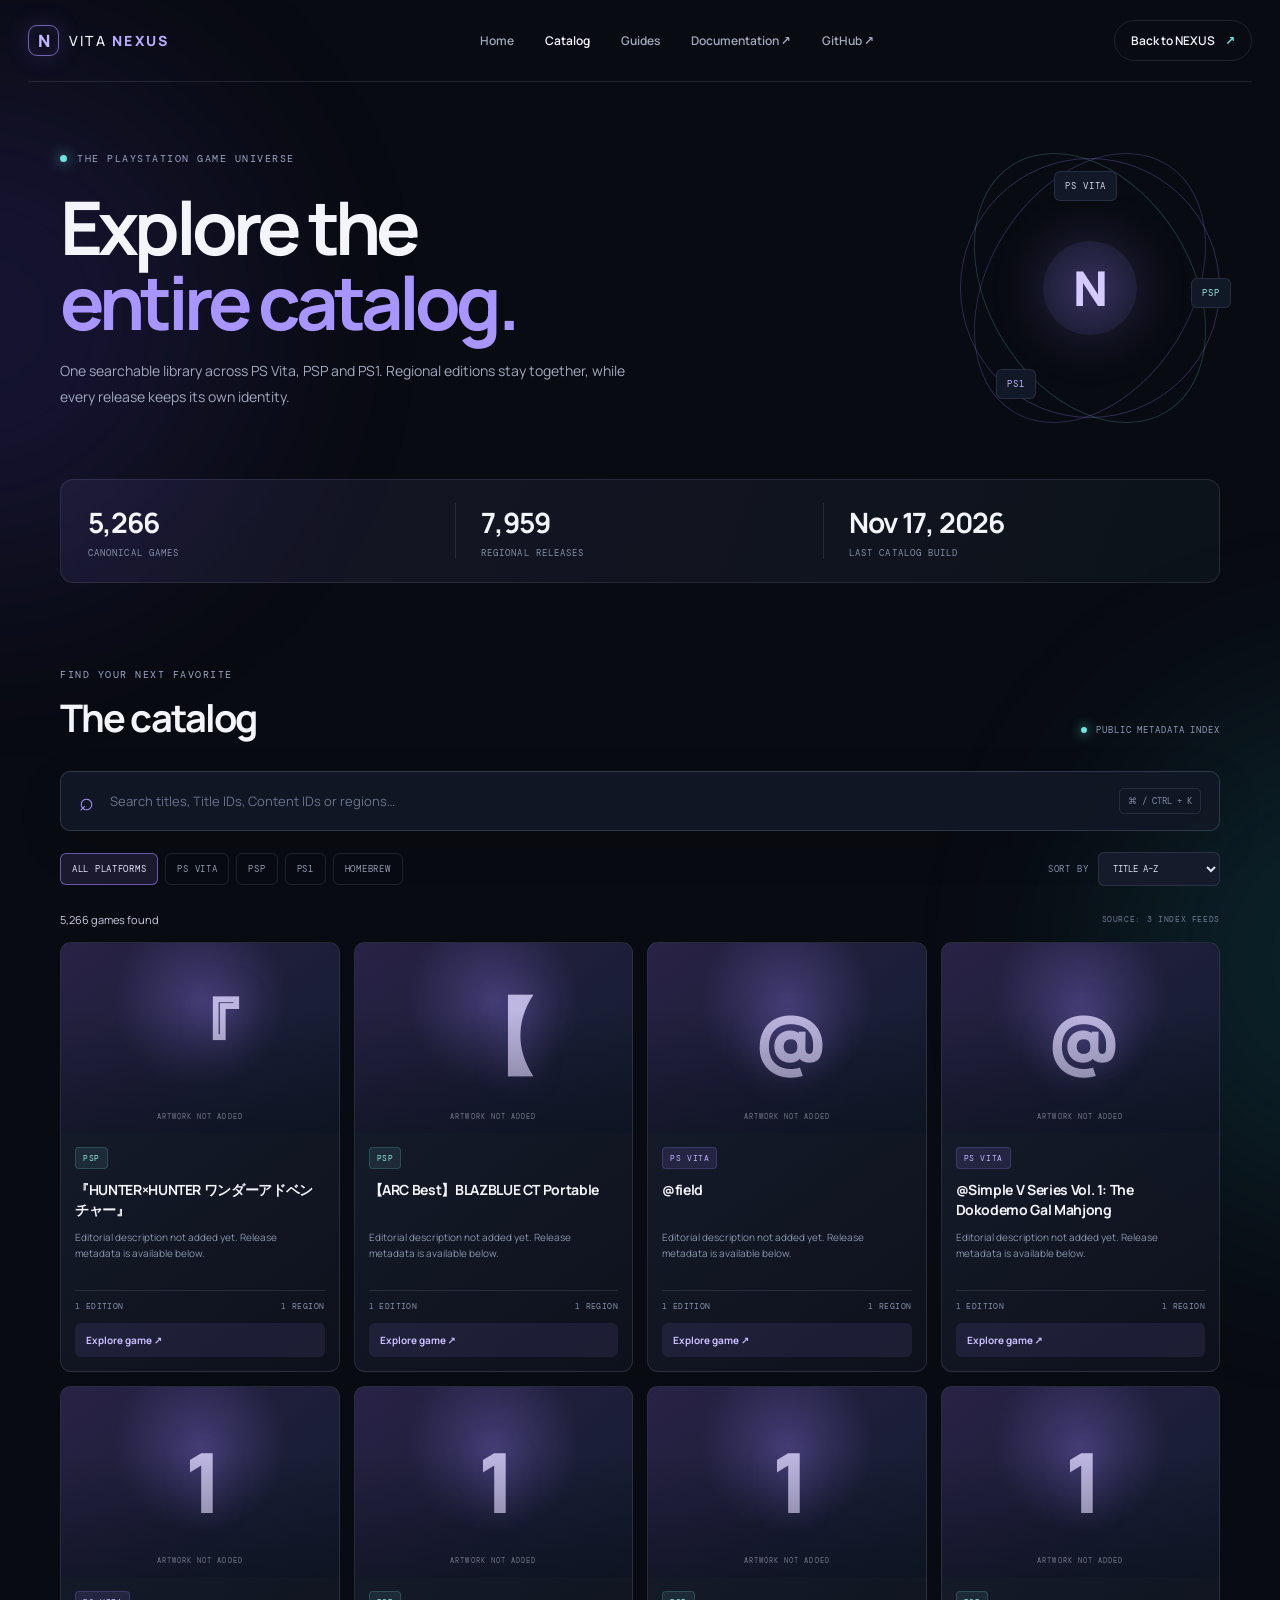
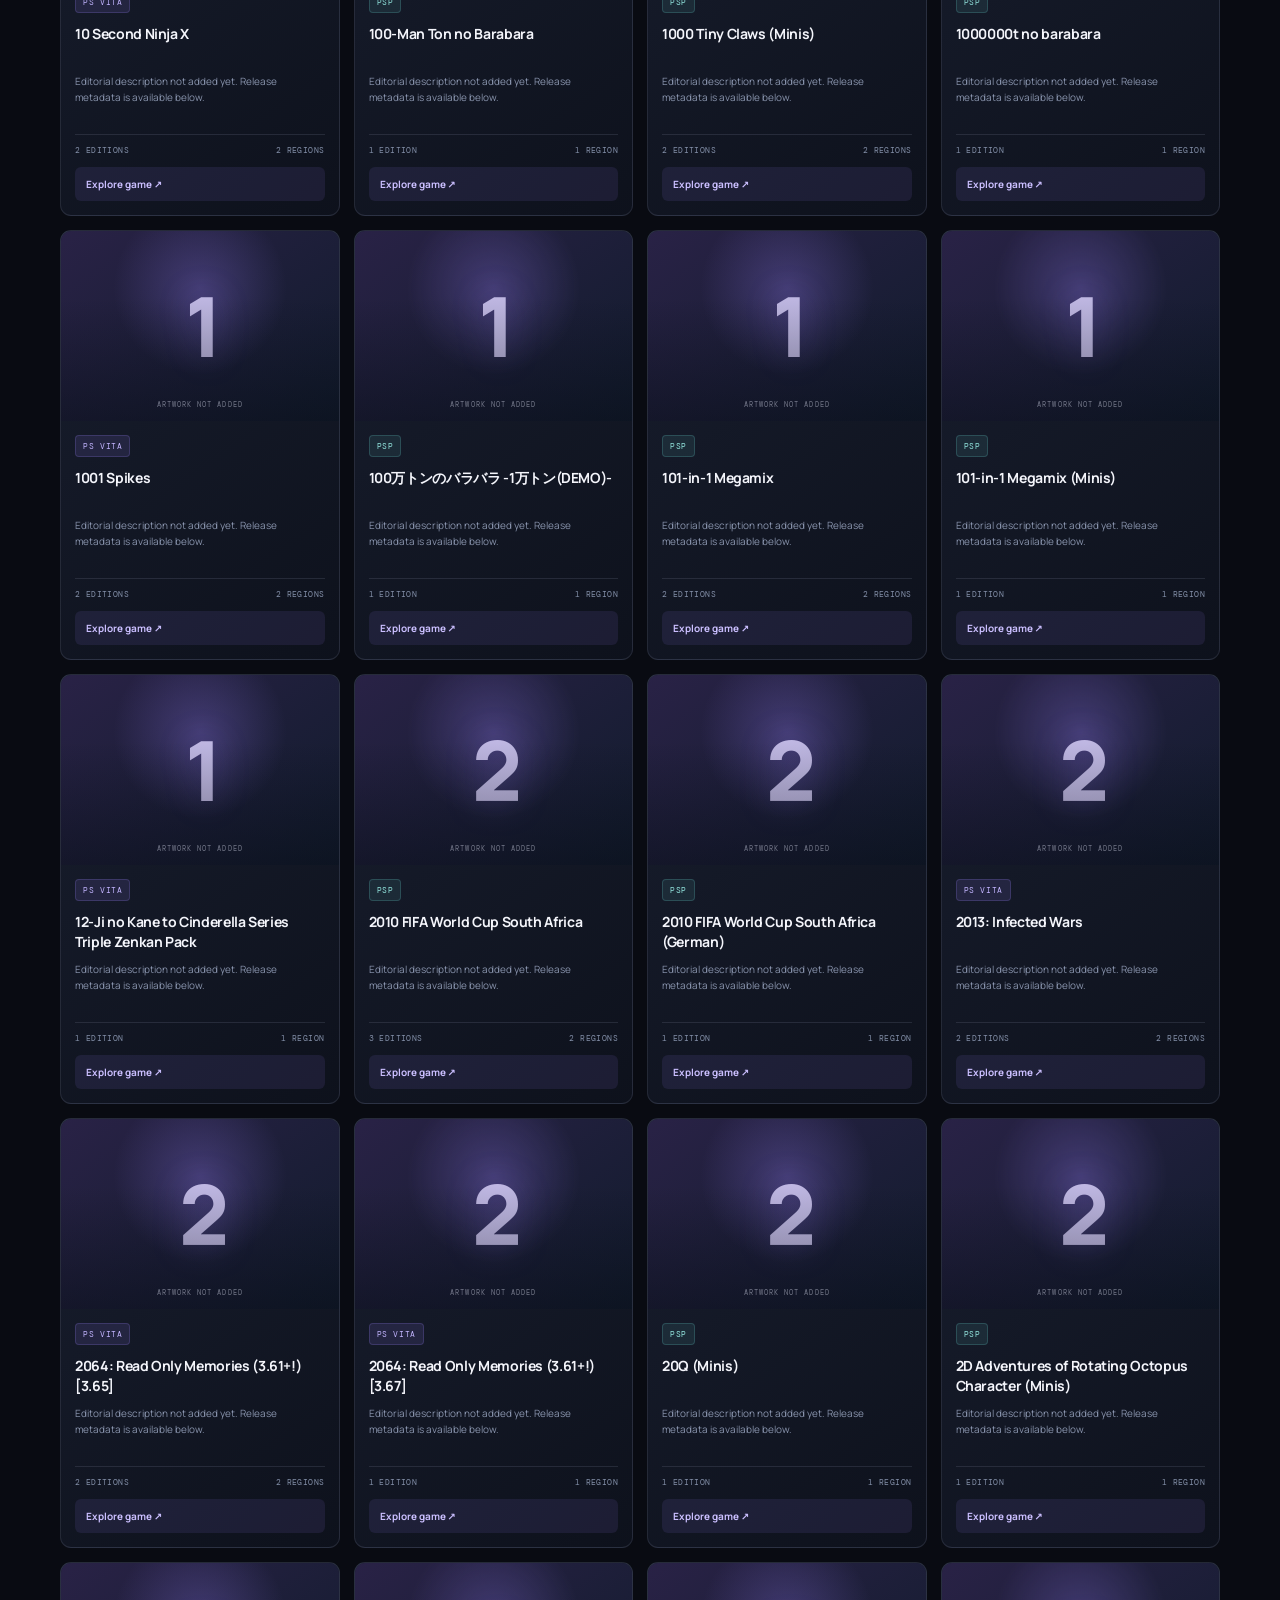
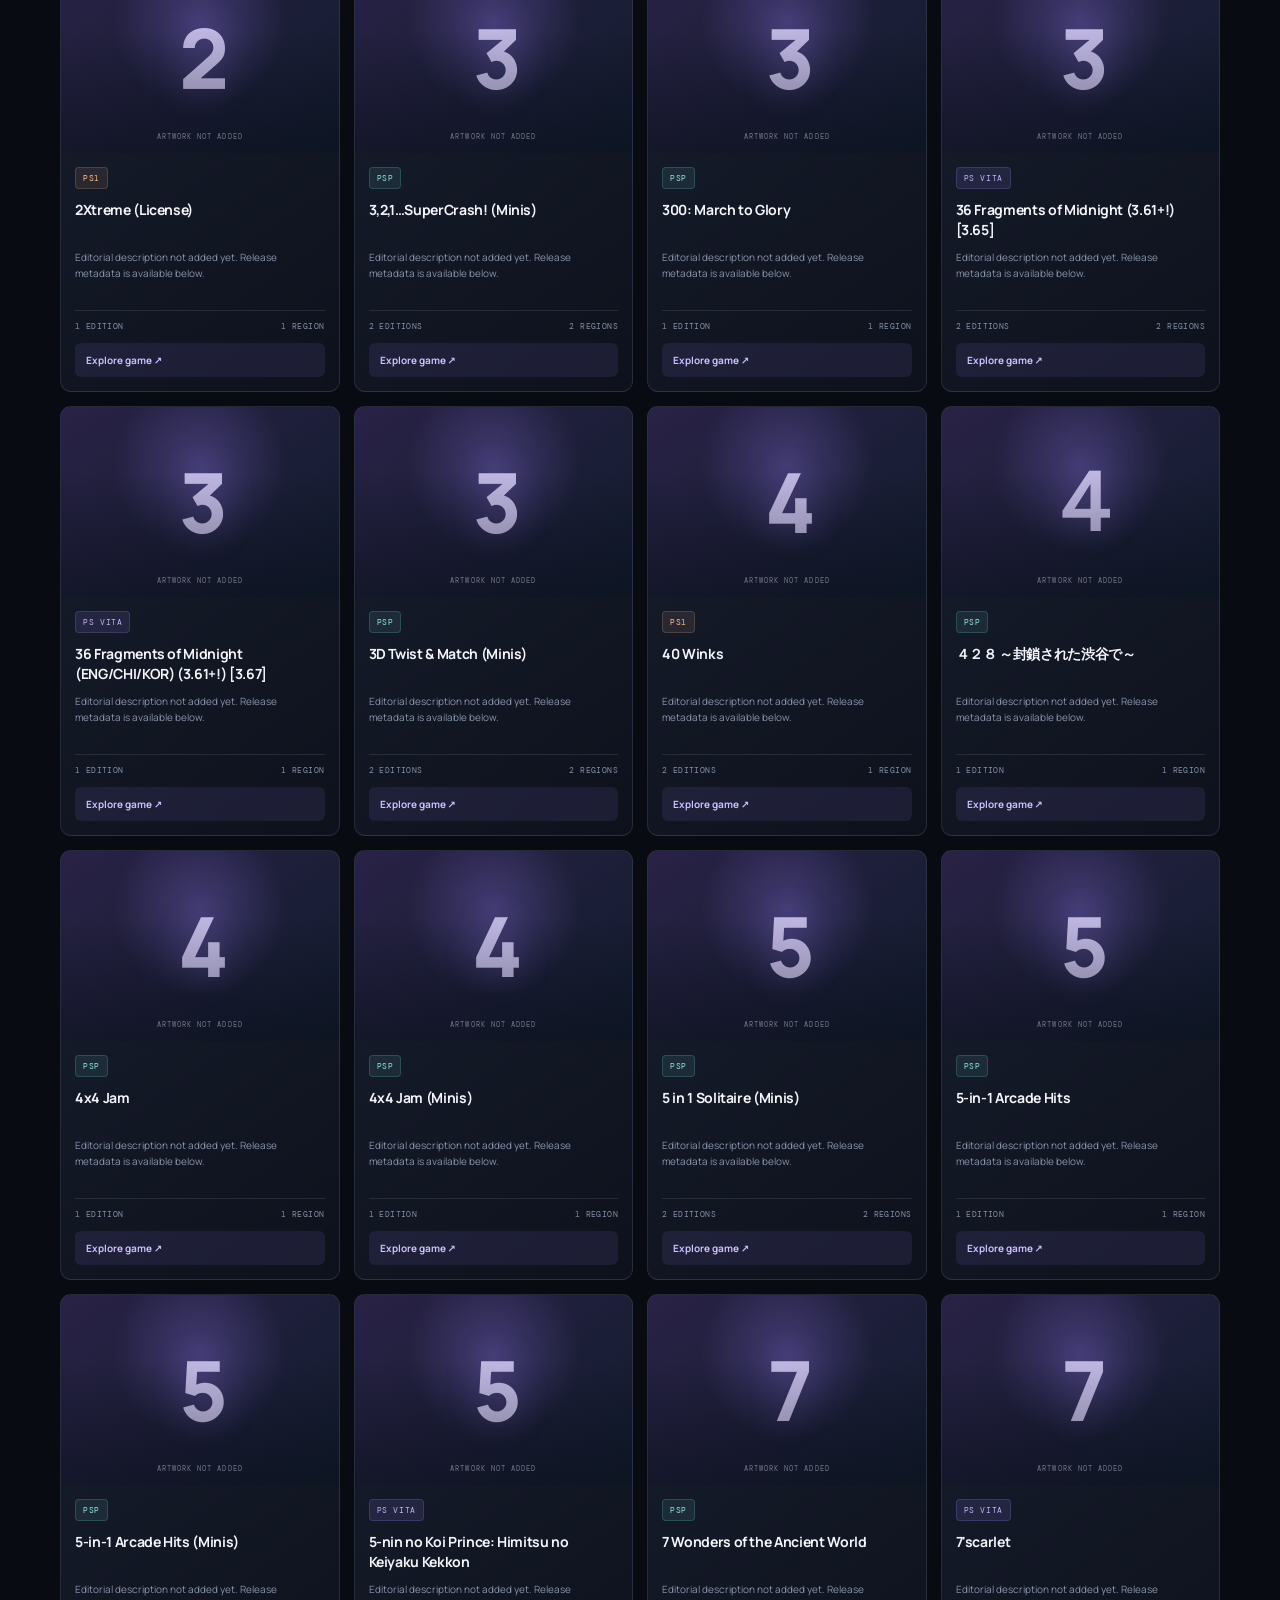
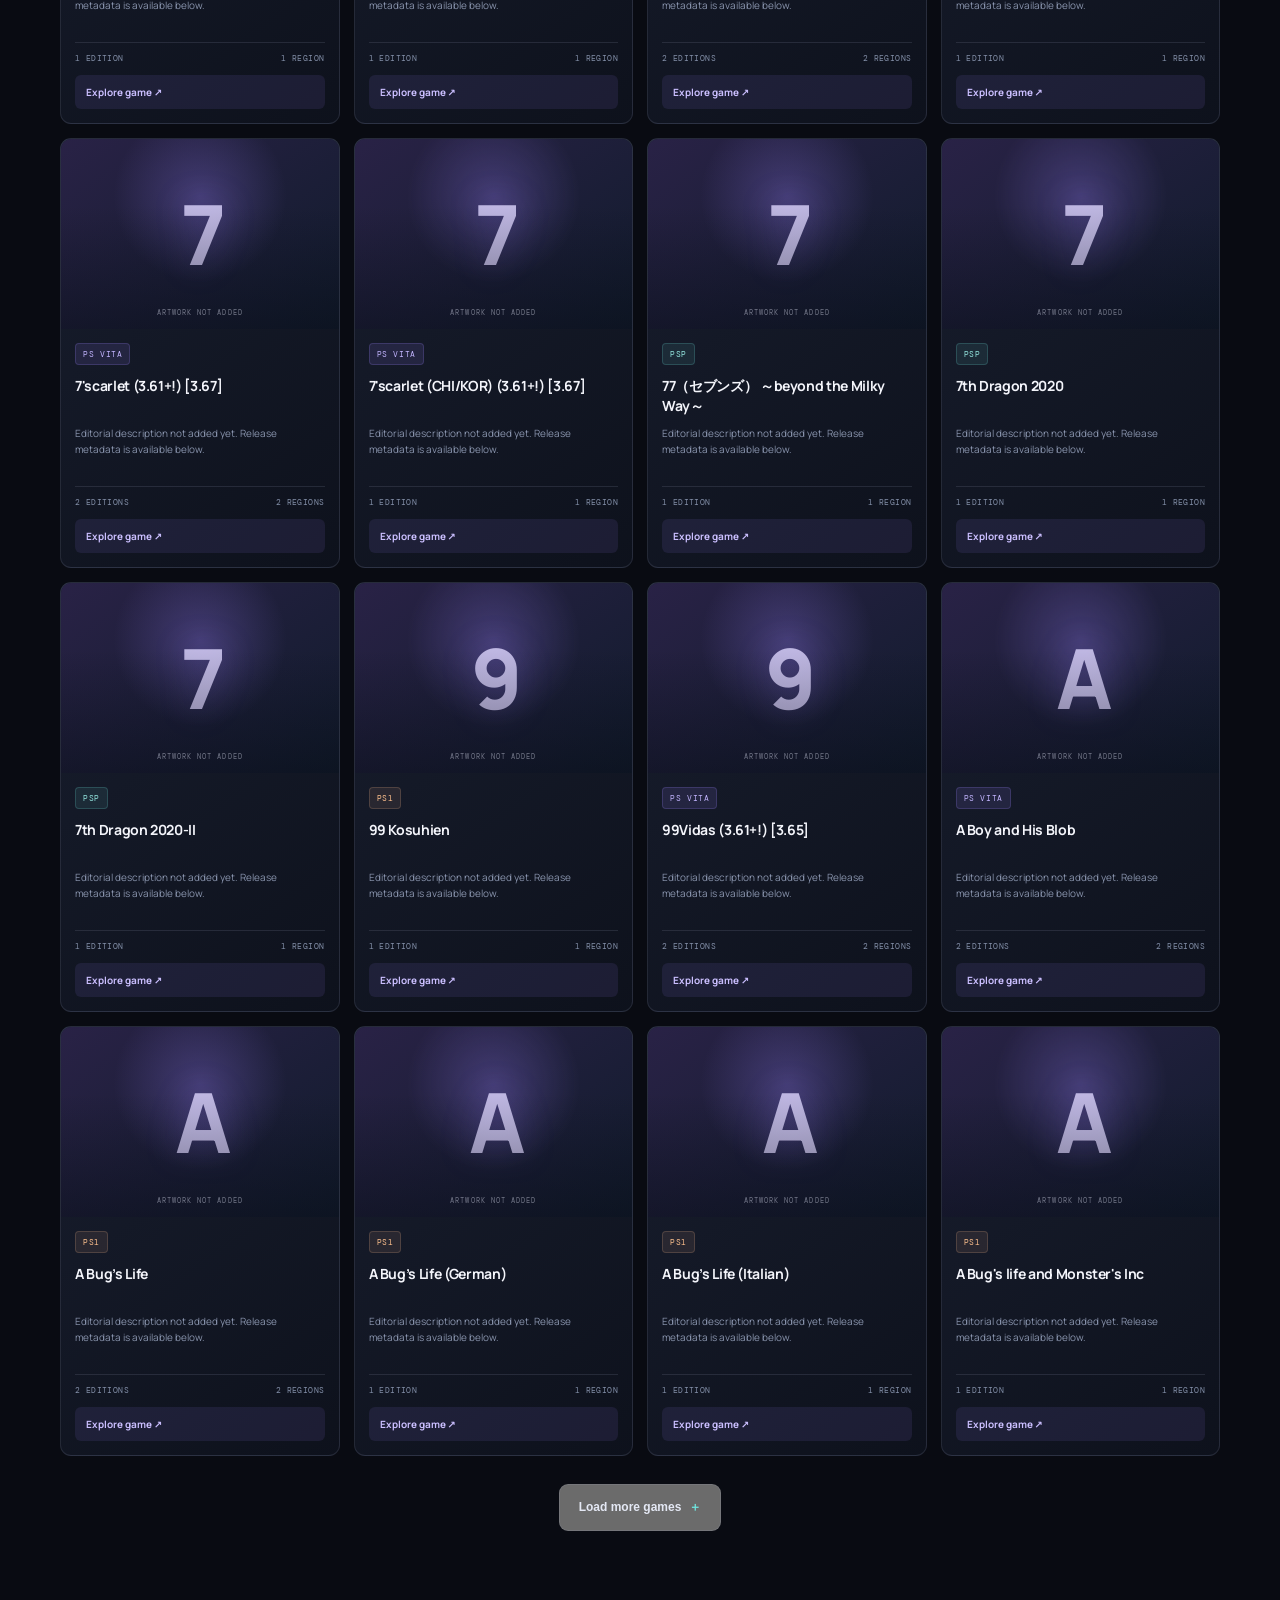
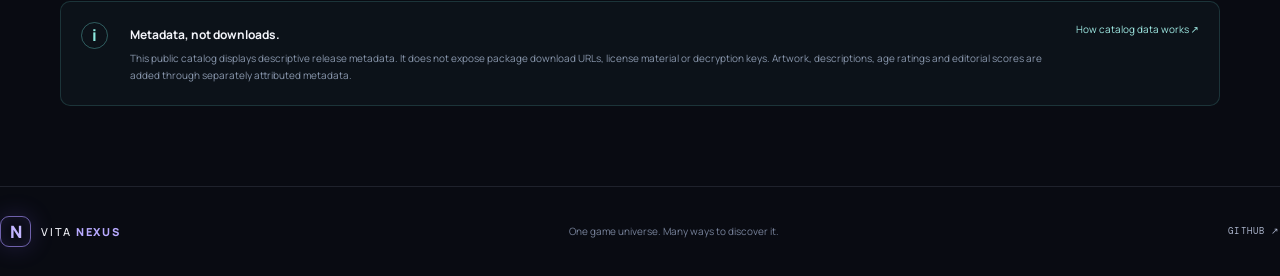
==== commit 87353990: "web: add documentation portal navigation" ====
--- a/web/catalog.html
+++ b/web/catalog.html
@@ -18,7 +18,7 @@
     <nav class="main-nav" aria-label="Main navigation">
       <a href="index.html">Home</a>
       <a class="active" href="catalog.html" aria-current="page">Catalog</a>
-      <a href="https://github.com/SilverCrow2323/vita-nexus/tree/main/docs" target="_blank" rel="noreferrer">Documentation ↗</a>
+      <a href="docs.html">Guides</a><a href="https://github.com/SilverCrow2323/vita-nexus/tree/main/docs" target="_blank" rel="noreferrer">Documentation ↗</a>
       <a href="https://github.com/SilverCrow2323/vita-nexus" target="_blank" rel="noreferrer">GitHub ↗</a>
     </nav>
     <a class="header-cta" href="index.html">Back to NEXUS <span>↗</span></a>
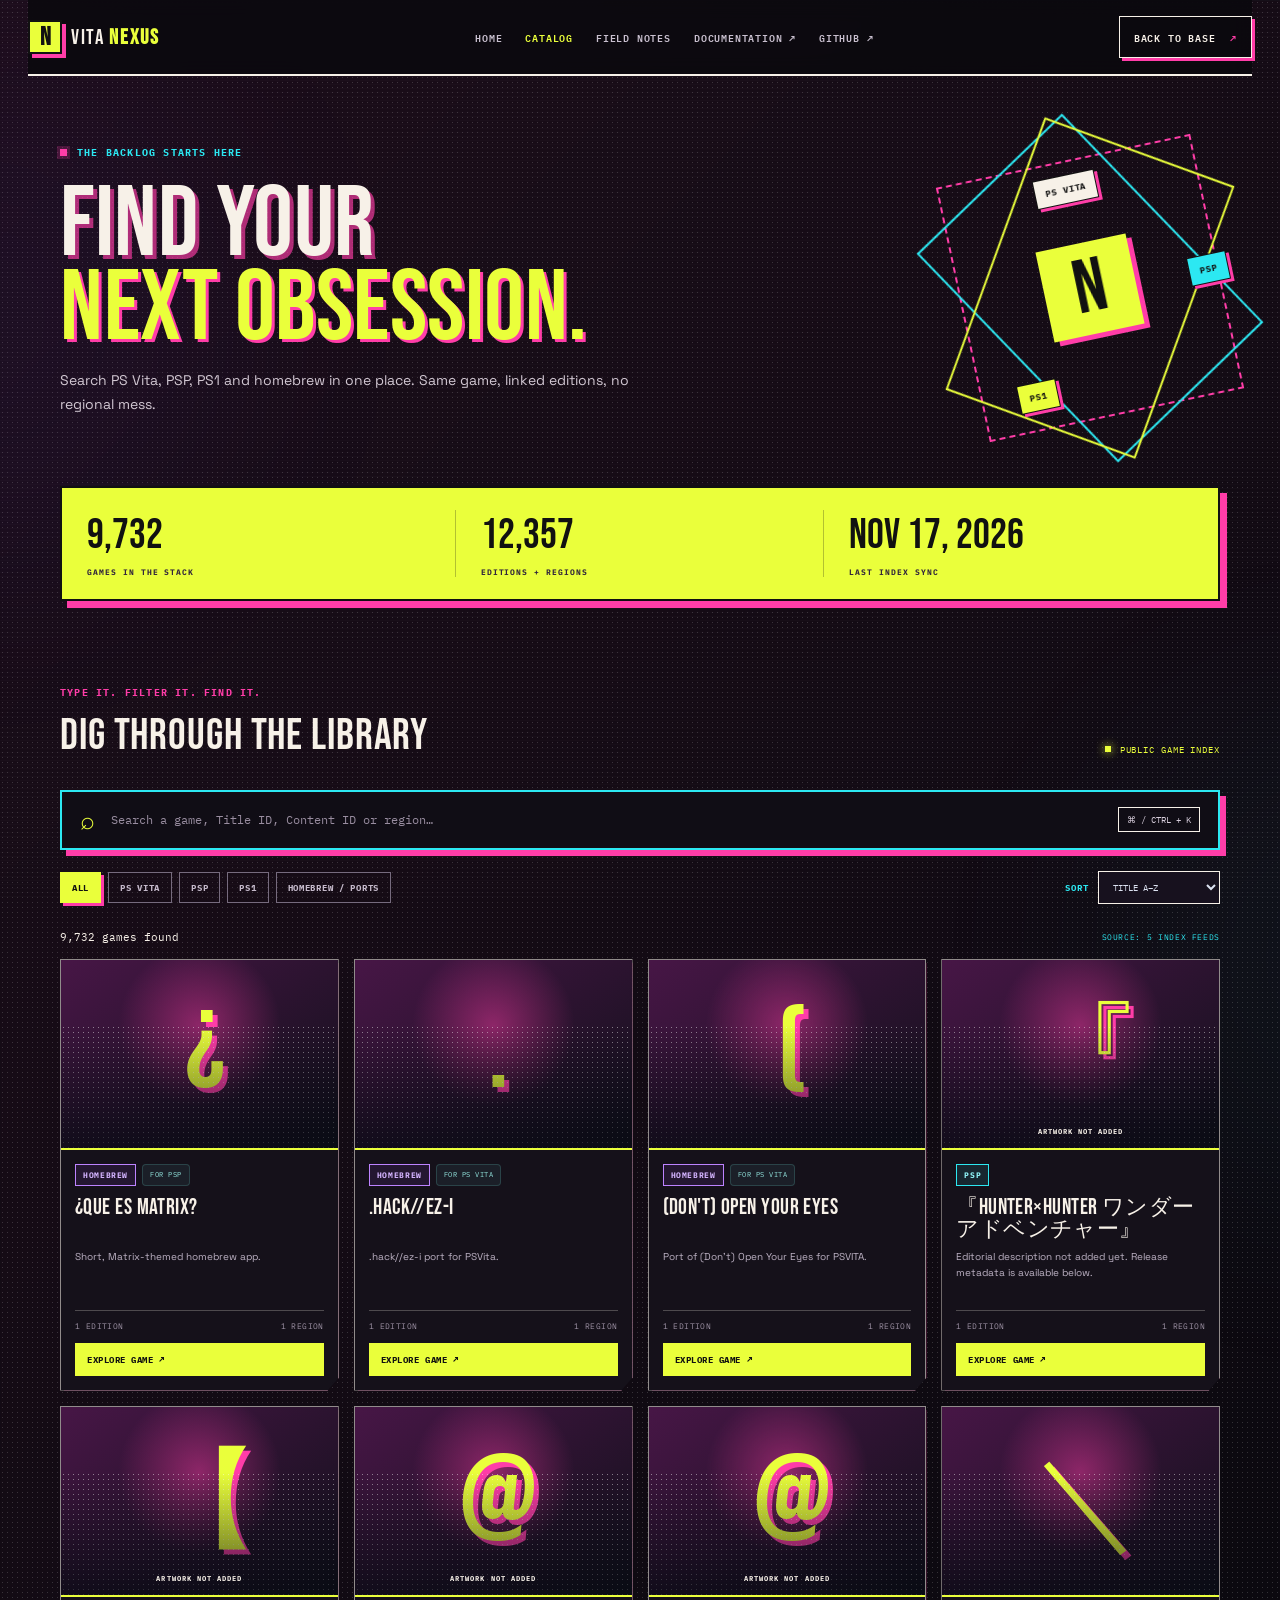
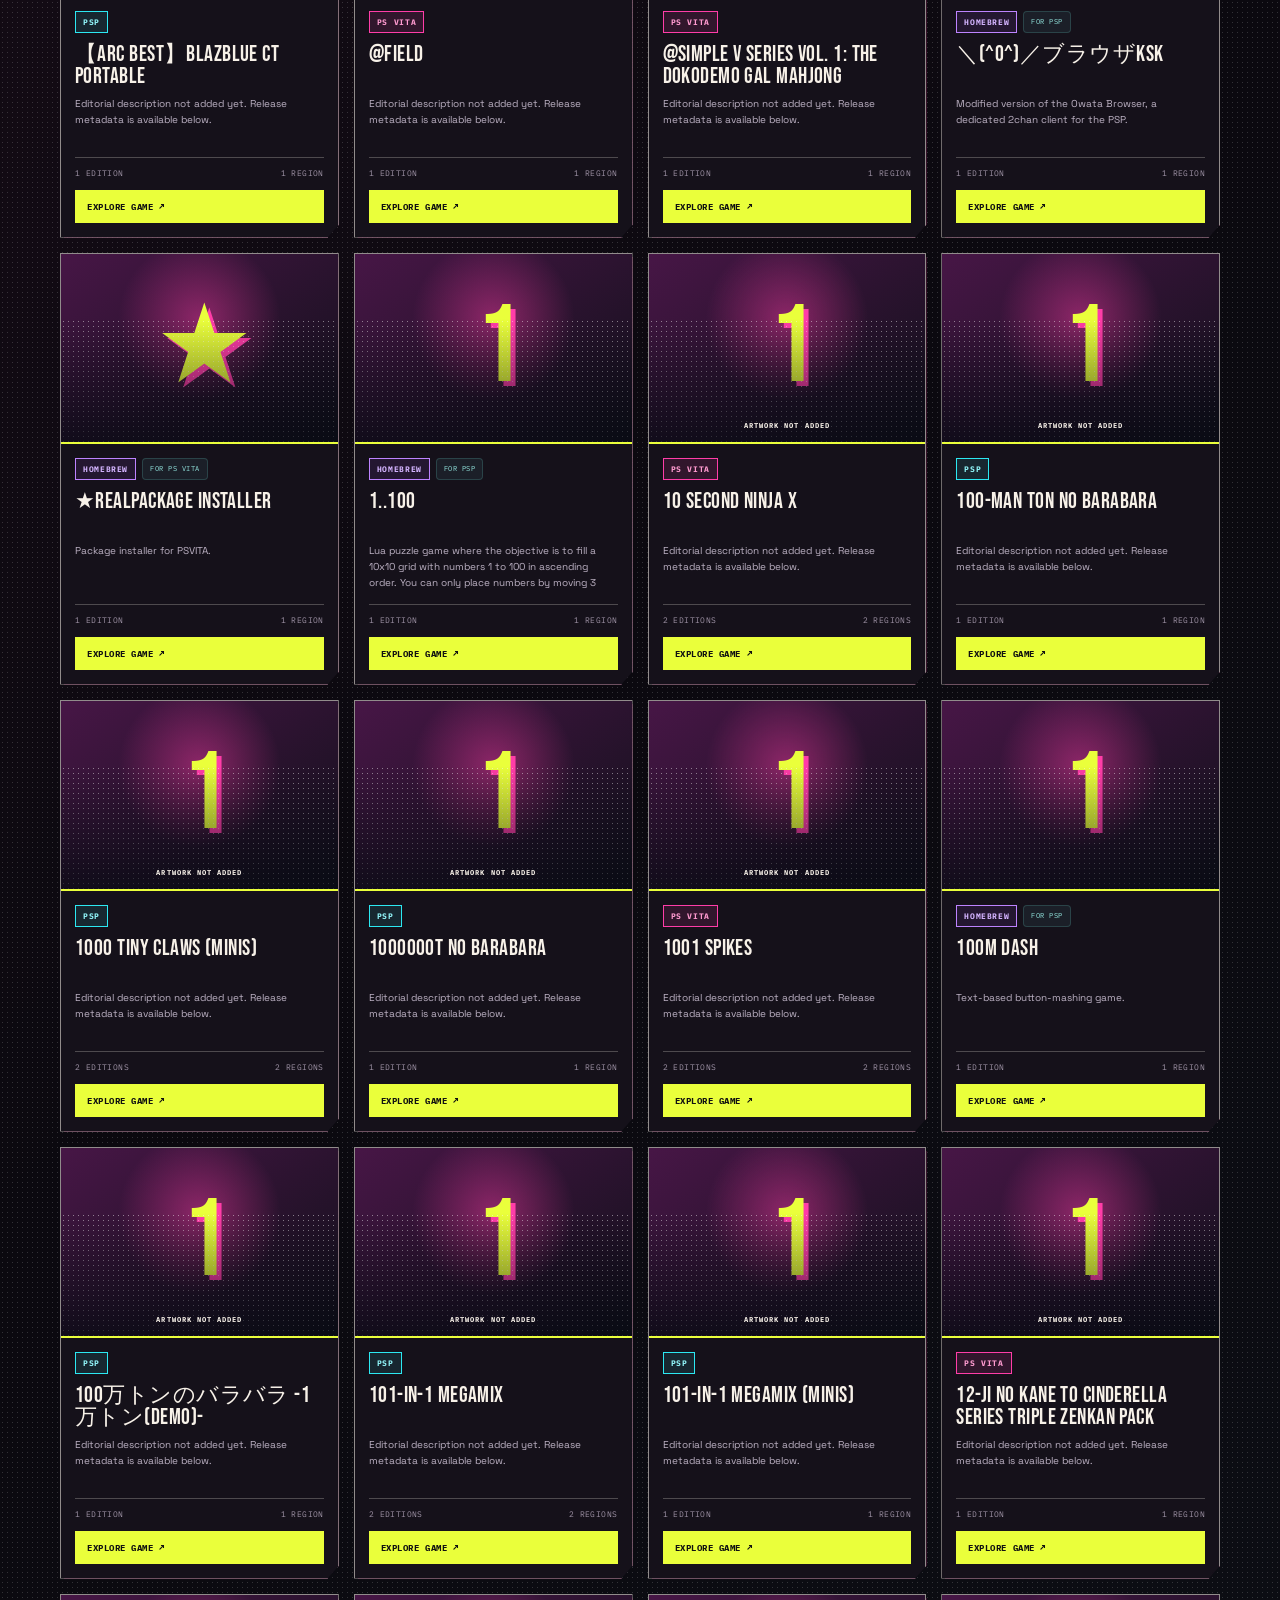
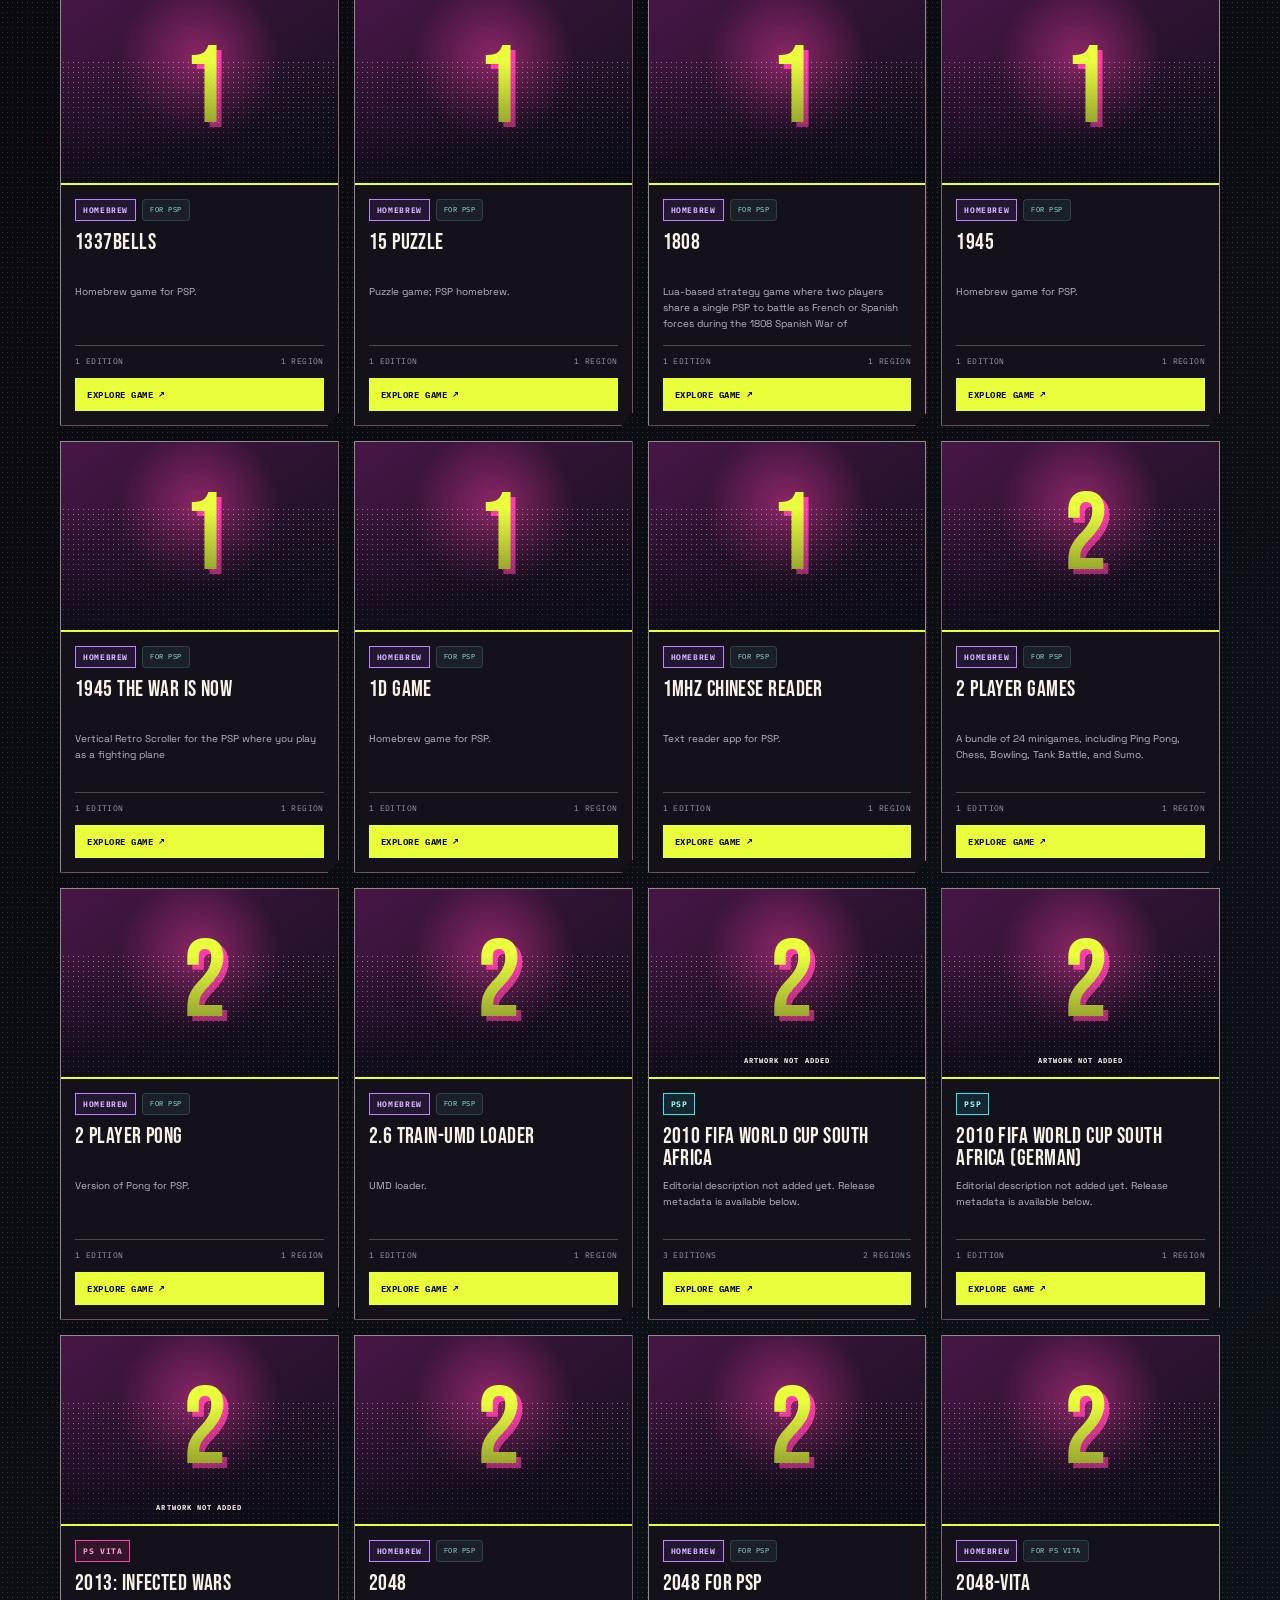
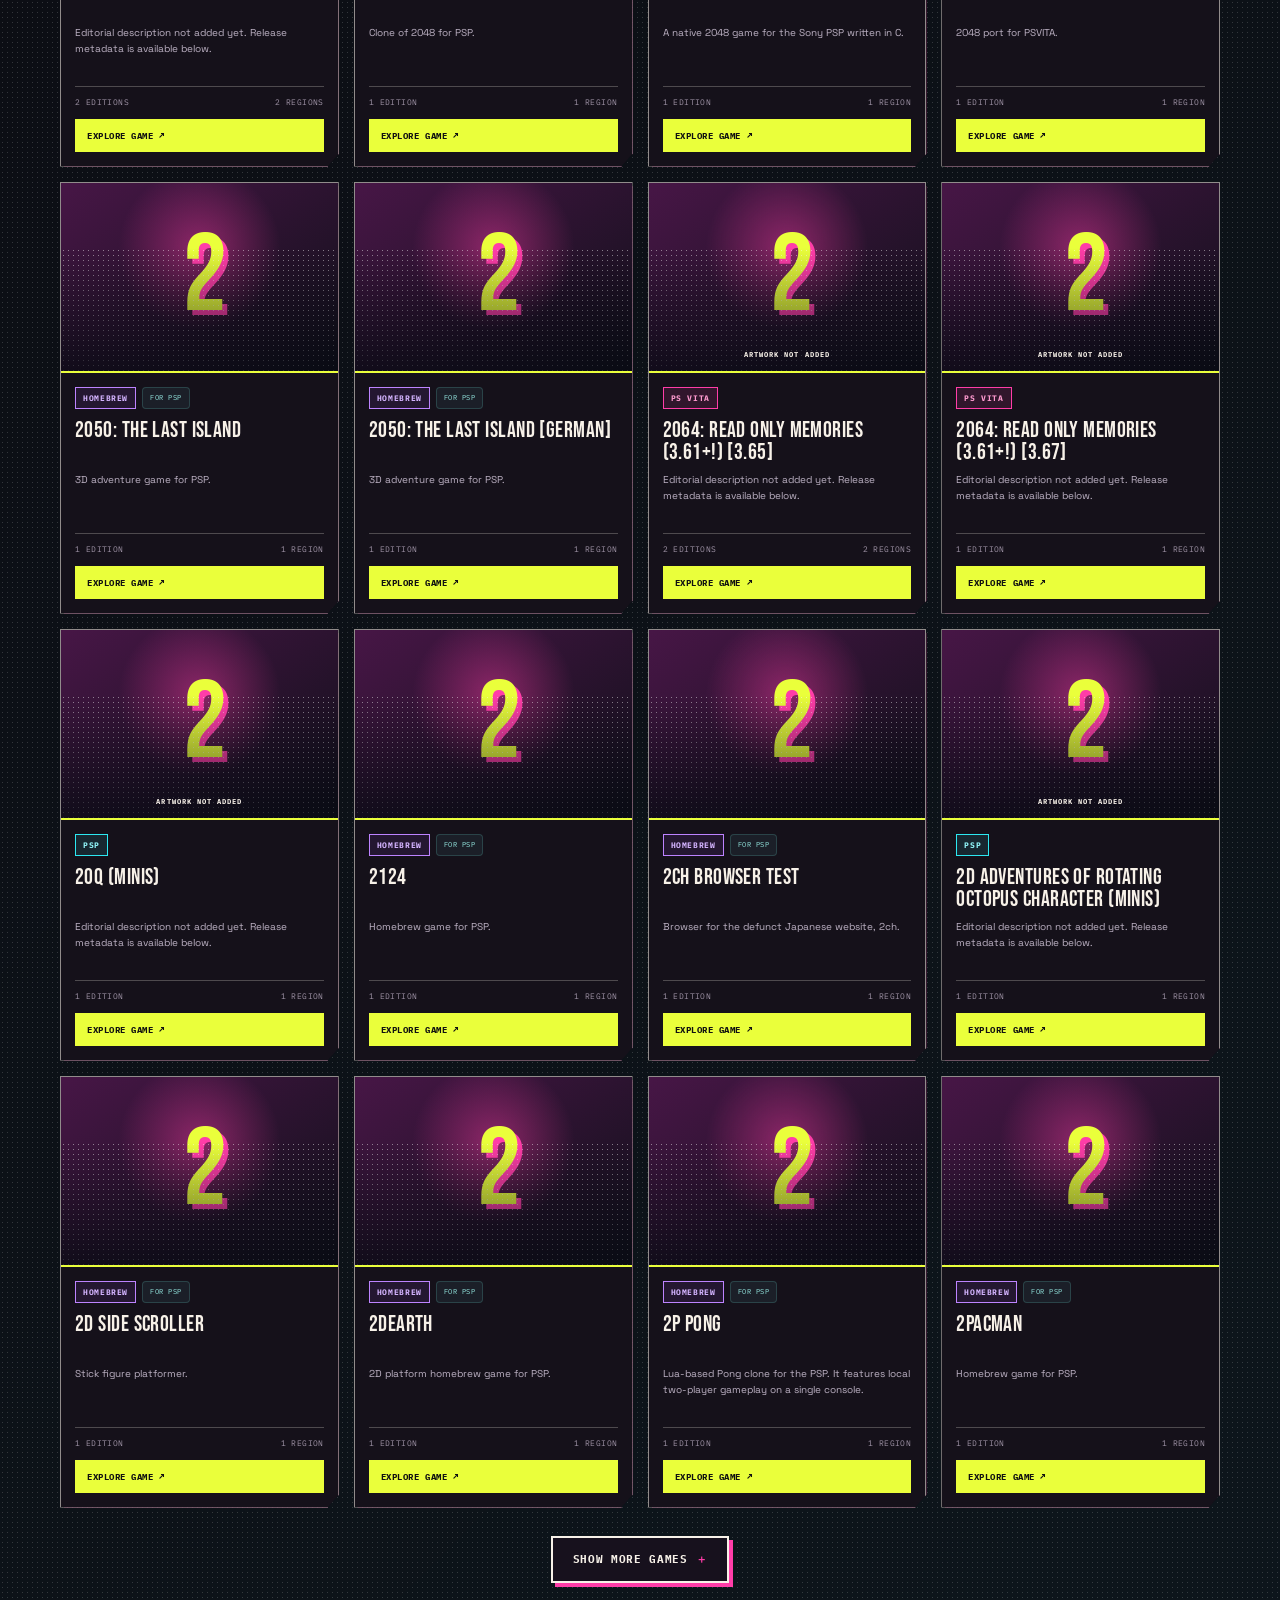
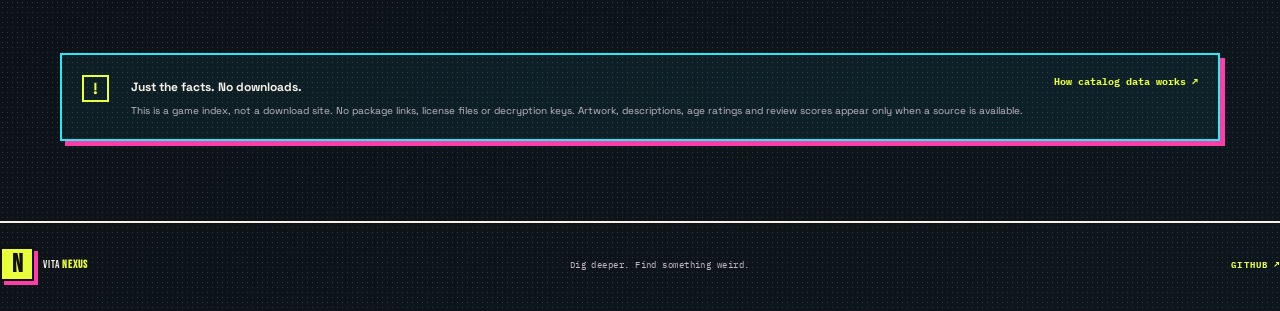
==== commit f786f14d: "copy(web): make catalog labels direct" ====
--- a/web/catalog.html
+++ b/web/catalog.html
@@ -3,11 +3,12 @@
 <head>
   <meta charset="utf-8">
   <meta name="viewport" content="width=device-width, initial-scale=1">
-  <meta name="theme-color" content="#090b12">
-  <meta name="description" content="Browse the VITA NEXUS catalog across PS Vita, PSP and PS1.">
+  <meta name="theme-color" content="#0b090f">
+  <meta name="description" content="Search PS Vita, PSP, PS1 and homebrew games. Find editions, regions and useful game details in the VITA NEXUS catalog.">
   <title>Game Catalog — VITA NEXUS</title>
   <link rel="stylesheet" href="styles.css">
   <link rel="stylesheet" href="catalog.css">
+  <link rel="stylesheet" href="manga.css">
   <script src="catalog.js" defer></script>
 </head>
 <body class="catalog-page">
@@ -18,19 +19,19 @@
     <nav class="main-nav" aria-label="Main navigation">
       <a href="index.html">Home</a>
       <a class="active" href="catalog.html" aria-current="page">Catalog</a>
-      <a href="docs.html">Guides</a><a href="https://github.com/SilverCrow2323/vita-nexus/tree/main/docs" target="_blank" rel="noreferrer">Documentation ↗</a>
+      <a href="docs.html">Field notes</a><a href="https://github.com/SilverCrow2323/vita-nexus/tree/main/docs" target="_blank" rel="noreferrer">Documentation ↗</a>
       <a href="https://github.com/SilverCrow2323/vita-nexus" target="_blank" rel="noreferrer">GitHub ↗</a>
     </nav>
-    <a class="header-cta" href="index.html">Back to NEXUS <span>↗</span></a>
+    <a class="header-cta" href="index.html">Back to base <span>↗</span></a>
     <button class="menu-toggle" type="button" aria-label="Open navigation" aria-expanded="false">☰</button>
   </header>
 
   <main class="catalog-wrap">
     <section class="catalog-hero">
       <div>
-        <div class="eyebrow"><span class="pulse"></span> THE PLAYSTATION GAME UNIVERSE</div>
-        <h1>Explore the<br><span>entire catalog.</span></h1>
-        <p>One searchable library across PS Vita, PSP and PS1. Regional editions stay together, while every release keeps its own identity.</p>
+        <div class="eyebrow"><span class="pulse"></span> THE BACKLOG STARTS HERE</div>
+        <h1>Find your<br><span>next obsession.</span></h1>
+        <p>Search PS Vita, PSP, PS1 and homebrew in one place. Same game, linked editions, no regional mess.</p>
       </div>
       <div class="catalog-orbit" aria-hidden="true">
         <span class="orbit-label orbit-vita">PS VITA</span>
@@ -41,32 +42,32 @@
     </section>
 
     <section class="catalog-stats" aria-label="Catalog statistics">
-      <div><strong id="games-count">—</strong><span>CANONICAL GAMES</span></div>
-      <div><strong id="releases-count">—</strong><span>REGIONAL RELEASES</span></div>
-      <div><strong id="updated-at">—</strong><span>LAST CATALOG BUILD</span></div>
+      <div><strong id="games-count">—</strong><span>GAMES IN THE STACK</span></div>
+      <div><strong id="releases-count">—</strong><span>EDITIONS + REGIONS</span></div>
+      <div><strong id="updated-at">—</strong><span>LAST INDEX SYNC</span></div>
     </section>
 
     <section class="catalog-browser" aria-labelledby="catalog-heading">
       <div class="browser-heading">
-        <div><div class="section-kicker">FIND YOUR NEXT FAVORITE</div><h2 id="catalog-heading">The catalog</h2></div>
-        <span class="catalog-live"><i></i> PUBLIC METADATA INDEX</span>
+        <div><div class="section-kicker">TYPE IT. FILTER IT. FIND IT.</div><h2 id="catalog-heading">Dig through the library</h2></div>
+        <span class="catalog-live"><i></i> PUBLIC GAME INDEX</span>
       </div>
 
       <label class="search-box" for="catalog-search">
         <span aria-hidden="true">⌕</span>
-        <input id="catalog-search" type="search" placeholder="Search titles, Title IDs, Content IDs or regions…" autocomplete="off">
+        <input id="catalog-search" type="search" placeholder="Search a game, Title ID, Content ID or region…" autocomplete="off">
         <kbd>⌘ / CTRL + K</kbd>
       </label>
 
       <div class="catalog-controls">
         <div class="platform-filters" role="group" aria-label="Filter by platform">
-          <button class="filter-chip active" type="button" data-platform="all" aria-pressed="true">ALL PLATFORMS</button>
+          <button class="filter-chip active" type="button" data-platform="all" aria-pressed="true">ALL</button>
           <button class="filter-chip" type="button" data-platform="psvita" aria-pressed="false">PS VITA</button>
           <button class="filter-chip" type="button" data-platform="psp" aria-pressed="false">PSP</button>
           <button class="filter-chip" type="button" data-platform="ps1" aria-pressed="false">PS1</button>
-          <button class="filter-chip" type="button" data-platform="homebrew" aria-pressed="false">HOMEBREW</button>
+          <button class="filter-chip" type="button" data-platform="homebrew" aria-pressed="false">HOMEBREW / PORTS</button>
         </div>
-        <label class="sort-control">SORT BY
+        <label class="sort-control">SORT
           <select id="catalog-sort">
             <option value="title">TITLE A–Z</option>
             <option value="size">LARGEST RELEASE</option>
@@ -75,20 +76,20 @@
         </label>
       </div>
 
-      <div class="results-line"><span id="results-label" aria-live="polite">Loading catalog…</span><span id="source-label">SOURCE: VITA NEXUS INDEX</span></div>
+      <div class="results-line"><span id="results-label" aria-live="polite">Loading catalog…</span><span id="source-label">SOURCE: NEXUS INDEX</span></div>
       <div id="catalog-grid" class="catalog-grid" aria-live="polite" aria-busy="true"></div>
       <div id="catalog-empty" class="catalog-empty" hidden>
         <div class="empty-symbol">✳</div>
-        <h3 id="empty-title">The catalog is getting ready.</h3>
-        <p id="empty-message">The first public metadata sync has not run yet. This page will populate when the catalog import workflow completes.</p>
-        <a href="https://github.com/SilverCrow2323/vita-nexus/actions/workflows/catalog-sync.yml" target="_blank" rel="noreferrer">View catalog sync workflow ↗</a>
+        <h3 id="empty-title">Nothing in the pile yet.</h3>
+        <p id="empty-message">The first catalog sync has not run. Kick off the import and the games will show up here.</p>
+        <a href="https://github.com/SilverCrow2323/vita-nexus/actions/workflows/catalog-sync.yml" target="_blank" rel="noreferrer">Run the catalog sync ↗</a>
       </div>
-      <div class="load-more-wrap"><button id="load-more" class="button button-quiet" type="button" hidden>Load more games <span>＋</span></button></div>
+      <div class="load-more-wrap"><button id="load-more" class="button button-quiet" type="button" hidden>Show more games <span>＋</span></button></div>
     </section>
 
     <section class="catalog-note">
-      <div class="note-symbol">i</div>
-      <div><strong>Metadata, not downloads.</strong><p>This public catalog displays descriptive release metadata. It does not expose package download URLs, license material or decryption keys. Artwork, descriptions, age ratings and editorial scores are added through separately attributed metadata.</p></div>
+      <div class="note-symbol">!</div>
+      <div><strong>Just the facts. No downloads.</strong><p>This is a game index, not a download site. No package links, license files or decryption keys. Artwork, descriptions, age ratings and review scores appear only when a source is available.</p></div>
       <a href="https://github.com/SilverCrow2323/vita-nexus/blob/main/docs/NPS-CATALOG-IMPORT.md">How catalog data works ↗</a>
     </section>
   </main>
@@ -100,7 +101,7 @@
 
   <footer class="site-footer catalog-footer">
     <a class="wordmark" href="index.html"><span class="brand-mark">N</span><span>VITA <b>NEXUS</b></span></a>
-    <span>One game universe. Many ways to discover it.</span>
+    <span>Dig deeper. Find something weird.</span>
     <a href="https://github.com/SilverCrow2323/vita-nexus" target="_blank" rel="noreferrer">GITHUB ↗</a>
   </footer>
 </body>
--- a/web/catalog.css
+++ b/web/catalog.css
@@ -7,3 +7,49 @@
 @media(max-width:900px){.catalog-grid{grid-template-columns:repeat(3,minmax(0,1fr))}.catalog-hero{min-height:330px}.catalog-orbit{transform:scale(.8);margin-right:-20px}.catalog-note{grid-template-columns:35px 1fr}.catalog-note>a{grid-column:2}}
 @media(max-width:640px){.catalog-wrap{width:calc(100% - 36px)}.catalog-hero{padding:52px 0 35px;min-height:auto}.catalog-orbit{display:none}.catalog-hero h1{font-size:49px}.catalog-stats{padding:17px 12px;margin-bottom:60px}.catalog-stats>div{padding-left:10px}.catalog-stats strong{font-size:19px}.catalog-stats span{font-size:7px;line-height:1.5}.browser-heading{display:block}.catalog-live{margin-top:14px}.search-box{height:54px;padding:0 12px}.search-box input{font-size:11px}.search-box kbd{display:none}.catalog-controls{align-items:flex-start;flex-direction:column}.sort-control{width:100%;justify-content:space-between}.sort-control select{flex:1}.catalog-grid{grid-template-columns:repeat(2,minmax(0,1fr));gap:9px}.game-cover{height:145px}.game-card-info{padding:10px}.game-card-title{font-size:12px;min-height:35px}.game-card-summary{font-size:9px;height:45px}.game-card-footer{font-size:7px}.game-card-action{font-size:9px;padding:9px}.catalog-note{padding:15px;gap:10px}.catalog-note p{font-size:9px}.catalog-note>a{white-space:normal}.dialog-hero{height:145px}.dialog-body{padding:20px 17px}.dialog-title{font-size:24px}.release-row{align-items:flex-start;flex-direction:column}.release-details{justify-content:flex-start}}
 @media(prefers-reduced-motion:reduce){.catalog-orbit{animation:none}.game-card,.game-card-action{transition:none}}
+
+/* Homebrew catalog metadata */
+.cover-image-icon{object-fit:contain;padding:22px;background:radial-gradient(circle,rgba(155,131,255,.2),transparent 68%),#111827}
+.target-badge{font:7px var(--mono);letter-spacing:.07em;padding:5px 7px;border-radius:4px;color:#94e7e0;border:1px solid rgba(112,229,223,.18);background:rgba(112,229,223,.07)}
+.dialog-hero-homebrew{display:grid;place-items:center;background:radial-gradient(circle,rgba(155,131,255,.2),transparent 60%),linear-gradient(145deg,#22203e,#102131)}
+.dialog-hero-homebrew-icon{width:128px;height:128px;object-fit:contain;filter:drop-shadow(0 15px 30px rgba(0,0,0,.35))}
+.homebrew-details{margin-top:26px;padding:18px;border:1px solid rgba(112,229,223,.17);border-radius:10px;background:rgba(112,229,223,.035)}
+.homebrew-details h3{font-size:13px;margin:0 0 12px}
+.homebrew-requirements{white-space:pre-line;color:#a4b4c8;font-size:10px;line-height:1.8}
+.homebrew-changelog{margin-top:12px;color:#c0cbe0;font-size:10px}
+.homebrew-changelog summary{cursor:pointer;color:#a9a0ff;font-weight:700}
+.homebrew-changelog p{white-space:pre-line;color:#929fb8;line-height:1.75}
+.homebrew-links{display:flex;flex-wrap:wrap;gap:9px;margin-top:15px}
+.homebrew-links a{font-size:9px;font-weight:700;color:#9fe9e3;border:1px solid rgba(112,229,223,.19);padding:7px 9px;border-radius:5px}
+.homebrew-screenshots-heading{margin-top:23px!important}
+.homebrew-gallery{display:grid;grid-template-columns:repeat(2,minmax(0,1fr));gap:9px}
+.homebrew-gallery img{display:block;width:100%;aspect-ratio:16/9;object-fit:cover;border-radius:7px;border:1px solid var(--line);background:#0b101c}
+@media(max-width:640px){.cover-image-icon{padding:17px}.homebrew-details{padding:13px}.homebrew-gallery{grid-template-columns:1fr}}
+
+/* Editorial game facts and cross-platform recommendations */
+.editorial-facts,.age-rating-section,.external-scores-section{margin-top:24px;padding:17px;border:1px solid var(--line);border-radius:10px;background:rgba(18,24,38,.52)}
+.editorial-facts h3,.age-rating-section h3,.external-scores-section h3,.similar-games-section h3{margin:0 0 12px;font-size:13px;letter-spacing:-.015em}
+.editorial-tags{display:flex;flex-wrap:wrap;gap:7px}
+.editorial-tag{display:inline-flex;padding:6px 9px;border-radius:5px;border:1px solid rgba(155,131,255,.22);background:rgba(155,131,255,.08);color:#c9bdff;font-size:9px;line-height:1.3}
+.age-rating-row,.external-score-row{display:flex;align-items:center;justify-content:space-between;gap:12px;flex-wrap:wrap;padding:10px 0;border-top:1px solid var(--line)}
+.age-rating-row:first-of-type,.external-score-row:first-of-type{border-top:0}
+.age-rating-row strong,.external-score-row strong{font-size:10px}
+.age-rating-row span,.external-score-row small{color:#8d9ab2;font-size:9px}
+.age-rating-row small{width:100%;color:#a6b2c8;font-size:9px}
+.external-score-value{color:#9fe9e3;font:12px var(--mono)}
+.similar-games-section{margin-top:29px;padding-top:22px;border-top:1px solid var(--line)}
+.similar-games-intro{margin:-5px 0 15px;color:#8491aa;font-size:10px;line-height:1.7}
+.recommendation-grid{display:grid;grid-template-columns:repeat(2,minmax(0,1fr));gap:9px}
+.recommendation-card{display:grid;grid-template-columns:74px minmax(0,1fr);gap:10px;align-items:stretch;padding:8px;text-align:left;border:1px solid var(--line);border-radius:8px;background:linear-gradient(145deg,rgba(27,34,52,.94),rgba(15,20,32,.96));color:var(--text);cursor:pointer;transition:transform .2s,border-color .2s,background .2s;min-width:0}
+.recommendation-card:hover{transform:translateY(-3px);border-color:rgba(155,131,255,.44);background:#1b2134}
+.recommendation-visual{display:grid;place-items:center;overflow:hidden;min-height:86px;border-radius:5px;background:radial-gradient(circle,rgba(155,131,255,.2),transparent 65%),#101728;color:#c9bdff;font-size:28px;font-weight:800}
+.recommendation-visual img{width:100%;height:100%;min-height:86px;object-fit:cover}
+.recommendation-visual img.recommendation-icon{object-fit:contain;padding:10px}
+.recommendation-copy{display:flex;flex-direction:column;align-items:flex-start;justify-content:center;gap:6px;min-width:0}
+.recommendation-type{color:#9e8cff;font:7px var(--mono);letter-spacing:.08em}
+.recommendation-copy strong{font-size:10px;line-height:1.4}
+.recommendation-platforms{display:flex;flex-wrap:wrap;gap:4px}
+.recommendation-platforms .platform-badge{font-size:7px;padding:3px 5px}
+.recommendation-copy p{margin:0;color:#8794ac;font-size:8px;line-height:1.55}
+.similar-games-empty{margin:0;padding:15px;border:1px dashed rgba(155,131,255,.22);border-radius:8px;color:#8491aa;font-size:9px;line-height:1.7}
+@media(max-width:640px){.editorial-facts,.age-rating-section,.external-scores-section{padding:13px}.recommendation-grid{grid-template-columns:1fr}.recommendation-card{grid-template-columns:68px minmax(0,1fr)}}
--- a/web/manga.css
+++ b/web/manga.css
@@ -0,0 +1,122 @@
+@import url('https://fonts.googleapis.com/css2?family=Bebas+Neue&family=IBM+Plex+Mono:wght@400;500;600;700&family=Space+Grotesk:wght@400;500;600;700&display=swap');
+:root{color-scheme:dark;--bg:#0b090f;--surface:#15111b;--text:#f7f1e8;--muted:#c0b7c5;--muted2:#8e8496;--violet:#a855f7;--cyan:#2ce8f2;--line:rgba(247,241,232,.2);--mono:"IBM Plex Mono",ui-monospace,monospace;--sans:"Space Grotesk",Inter,system-ui,sans-serif;--display:"Bebas Neue",Impact,sans-serif;--acid:#eaff3b;--pink:#ff3da8;--electric:#2ce8f2;--paper:#f7f1e8}
+html{scroll-behavior:smooth}body{background-color:var(--bg);background-image:radial-gradient(rgba(255,255,255,.16) .7px,transparent .8px),linear-gradient(135deg,rgba(255,61,168,.07),transparent 36%,rgba(44,232,242,.06));background-size:5px 5px,100% 100%;color:var(--text);font-family:var(--sans)}
+body:before{content:"";position:fixed;inset:0;z-index:0;pointer-events:none;opacity:.13;background:repeating-linear-gradient(0deg,transparent 0 3px,rgba(255,255,255,.13) 4px),radial-gradient(ellipse at 50% 45%,transparent 35%,rgba(0,0,0,.55) 100%);mix-blend-mode:screen}
+.site-header,main,.site-footer{position:relative;z-index:1}.ambient{opacity:.05!important;filter:blur(120px)!important}
+.site-header{height:76px;border-bottom:2px solid var(--paper);background:rgba(11,9,15,.92);backdrop-filter:blur(10px)}
+.wordmark{font-family:var(--display);font-size:21px;letter-spacing:.08em;gap:9px}.wordmark b{color:var(--acid)}
+.brand-mark{width:34px;height:34px;border:2px solid #111;background:var(--acid);border-radius:0;color:#111;box-shadow:4px 4px 0 var(--pink);font-family:var(--display);font-size:25px}
+.main-nav{gap:23px}.main-nav a,.header-cta{font:600 10px var(--mono);letter-spacing:.08em;text-transform:uppercase;color:#c9c0cf}
+.main-nav a:hover,.main-nav a.active,.header-cta:hover{color:var(--acid)}.header-cta{border:1px solid var(--paper);border-radius:0;padding:11px 14px;color:var(--paper);box-shadow:3px 3px 0 var(--pink)}
+.header-cta span,.button span{color:var(--pink)}.menu-toggle{border:2px solid var(--paper);border-radius:0}
+.eyebrow,.section-kicker,.feature-number,.panel-kicker,.panel-index,.mini-label,.roadmap-step small{font-family:var(--mono);font-weight:700;letter-spacing:.12em;text-transform:uppercase;color:var(--electric)}
+.pulse,.note-dot,.chip-dot{border-radius:0;background:var(--pink);box-shadow:0 0 0 3px rgba(255,61,168,.2)}
+.hero{min-height:650px;padding:70px 0 86px;gap:35px}
+.hero h1,.section-heading h2,.split-copy h2,.roadmap-heading h2,.closing h2,.catalog-hero h1,.docs-hero h1{font-family:var(--display);font-weight:400;letter-spacing:.005em;text-transform:uppercase}
+.hero h1{font-size:clamp(70px,9vw,116px);line-height:.82;letter-spacing:.005em;margin:25px 0 25px;text-shadow:4px 4px 0 rgba(255,61,168,.75)}
+.hero h1 span,.section-heading h2 span,.split-copy h2 span,.closing h2 span,.catalog-hero h1 span,.docs-hero h1 span{color:var(--acid);text-shadow:3px 3px 0 var(--pink)}
+.hero-lede{max-width:465px;color:#d3cbd5;font-size:15px;line-height:1.7}
+.button{border-radius:0;padding:14px 20px;font:700 11px var(--mono);letter-spacing:.06em;text-transform:uppercase;border:2px solid var(--paper);box-shadow:4px 4px 0 var(--pink)}
+.button:hover{transform:translate(-2px,-2px);box-shadow:7px 7px 0 var(--pink)}.button-primary{color:#111;background:var(--acid);border-color:var(--acid);box-shadow:4px 4px 0 var(--electric)}
+.button-primary:hover{box-shadow:7px 7px 0 var(--electric)}.button-primary span{color:#111}.button-quiet{background:#17111d;color:var(--paper)}
+.hero-note{color:#b3a8b7;font:9px var(--mono);letter-spacing:.1em;text-transform:uppercase}
+.hero-art{min-height:475px;background:radial-gradient(circle at 50% 40%,rgba(255,61,168,.18),transparent 46%);isolation:isolate}
+.hero-art:before{content:"VNX / FILE 001";position:absolute;top:20px;left:0;z-index:4;padding:8px 12px;background:var(--acid);color:#111;font:700 9px var(--mono);letter-spacing:.12em;transform:rotate(-7deg);box-shadow:4px 4px 0 var(--pink)}
+.hero-art:after{content:"NO SLEEP / NO END";position:absolute;right:0;bottom:22px;z-index:4;padding:9px 12px;background:var(--pink);color:#120b16;font:700 9px var(--mono);letter-spacing:.1em;transform:rotate(5deg);box-shadow:4px 4px 0 var(--electric)}
+.orbit{border:1px dashed rgba(44,232,242,.5);border-radius:0;transform:rotate(-22deg)}.orbit-a{width:440px;height:280px}.orbit-b{width:340px;height:390px;border-color:rgba(255,61,168,.4)}
+.hero-glow{background:radial-gradient(circle,rgba(255,61,168,.34),rgba(44,232,242,.14) 46%,transparent 72%);filter:blur(22px)}
+.hero-panel{border:2px solid var(--paper);border-radius:0;clip-path:polygon(0 0,100% 0,100% 95%,94% 100%,0 100%)}
+.panel-back{background:var(--acid);color:#111;box-shadow:8px 8px 0 var(--pink)}.panel-back i{color:#111}
+.panel-main{background:#1a1022;box-shadow:10px 10px 0 var(--pink);transform:rotate(-3deg)}.panel-top,.panel-bottom{color:var(--paper)}.panel-index{color:var(--acid)}
+.abstract-world{border-radius:0;background:linear-gradient(145deg,#ff3da8 0%,#6330ad 43%,#102b43 100%);border:2px solid #0b090f}
+.abstract-world:after{background:radial-gradient(circle,rgba(255,255,255,.45) .8px,transparent 1px);background-size:5px 5px;opacity:.45}
+.moon{border-radius:0;background:var(--acid);box-shadow:5px 5px 0 var(--pink);transform:rotate(45deg)}.horizon{background:#11101b}
+.mountain{filter:drop-shadow(4px 3px 0 rgba(255,61,168,.55))}.mountain-a{border-bottom-color:#181421}.mountain-b{border-bottom-color:#123c53}.mountain-c{border-bottom-color:#713078}
+.floating-cube{border-radius:0;background:var(--acid);box-shadow:5px 5px 0 var(--pink)}
+.float-chip{border:2px solid #111;border-radius:0;background:var(--acid);color:#111;box-shadow:5px 5px 0 var(--pink);font:700 9px var(--mono)}.float-chip span{color:#111}.chip-dot{background:var(--pink);box-shadow:none}
+.platform-strip{border-top:2px solid var(--paper);border-bottom:2px solid var(--paper);padding:28px 0 38px}.platform-strip .section-kicker{color:var(--acid)}
+.platform-symbol{border-radius:0;border:2px solid var(--paper);background:var(--pink);color:#111;box-shadow:3px 3px 0 var(--electric)}.symbol-psp{background:var(--electric);color:#111}.symbol-ps1{background:var(--acid);color:#111}.symbol-home{background:#a855f7;color:#fff}
+.platform strong{font:20px var(--display);letter-spacing:.05em}.platform small{color:#b4a9b9;font:9px var(--mono);letter-spacing:.02em}
+.features{padding:95px 0 90px}.section-heading h2,.split-copy h2,.roadmap-heading h2,.closing h2{font-size:clamp(48px,6.3vw,76px);line-height:.9;letter-spacing:0}
+.section-heading>p,.roadmap-heading>p{color:#c8bdca;font-size:13px;line-height:1.7}.section-heading .section-kicker,.roadmap .section-kicker,.closing .section-kicker{color:var(--pink)}
+.feature-grid{gap:12px}.feature-card{border:2px solid rgba(247,241,232,.72);border-radius:0;background:linear-gradient(145deg,rgba(29,20,34,.97),rgba(14,12,19,.98));box-shadow:5px 5px 0 rgba(44,232,242,.75);padding:23px}
+.feature-card:before{content:"";position:absolute;inset:0;pointer-events:none;opacity:.2;background-image:radial-gradient(var(--paper) .6px,transparent .8px);background-size:5px 5px;mask-image:linear-gradient(135deg,#000,transparent 60%)}
+.feature-card h3{position:relative;font:36px/.94 var(--display);letter-spacing:.02em;text-transform:uppercase;margin:30px 0 11px}
+.feature-card p{position:relative;color:#c8bfcd;font-size:11px;line-height:1.65}.feature-number{position:relative;color:var(--acid);font-size:8px}
+.feature-icon{position:relative;border-radius:0;border:1px solid currentColor}.feature-large{background:linear-gradient(145deg,#4b164e,#17101f 68%);box-shadow:6px 6px 0 var(--pink)}
+.feature-large h3{font-size:52px}.feature-decoration{color:rgba(234,255,59,.15)}.feature-wide{background:linear-gradient(115deg,#102d39,#17101f 75%);box-shadow:6px 6px 0 var(--acid)}
+.detail-orbit{border-radius:0;border:2px dashed var(--electric);color:var(--acid)}.detail-orbit:before,.detail-orbit:after{border-radius:0;border-color:var(--pink)}
+.split-section{border-top:2px solid var(--paper);padding:80px 0 115px}.split-copy p{color:#c9bfce;font-size:13px;line-height:1.75}
+.surface-card{border:2px solid var(--paper);border-radius:0;box-shadow:8px 8px 0 var(--pink)}.surface-web{background:#21132c}.surface-native{background:var(--acid);color:#111}
+.roadmap{padding-bottom:105px}.roadmap-heading h2{font-size:clamp(48px,6vw,70px)}.roadmap-track{border-top:2px solid var(--paper)}
+.roadmap-step{border-bottom:1px solid rgba(247,241,232,.25);padding:20px 0}.step-marker{border-radius:0;background:var(--acid);color:#111;font:23px var(--display);box-shadow:3px 3px 0 var(--pink)}
+.roadmap-step strong{font:24px var(--display);letter-spacing:.02em;text-transform:uppercase}.roadmap-step p{color:#c2b7c6;font-size:11px;line-height:1.6}
+.step-status{border:1px solid var(--electric);border-radius:0;color:var(--electric);font:8px var(--mono);letter-spacing:.08em;padding:6px 9px}.roadmap-step.active .step-status{background:var(--acid);border-color:var(--acid);color:#111}
+.closing{border-top:2px solid var(--paper);padding:90px 0 95px;overflow:hidden}.closing h2{font-size:clamp(60px,8vw,96px);text-shadow:4px 4px 0 rgba(255,61,168,.6)}
+.closing-orb{border-radius:0;background:radial-gradient(circle,var(--pink),transparent 68%);filter:blur(35px)}
+.site-footer{border-top:2px solid var(--paper);padding:22px 0 28px}.site-footer>span{color:#c3b8c7;font:9px var(--mono);letter-spacing:.05em}.site-footer>a:last-child{color:var(--acid);font:700 9px var(--mono)}
+.catalog-hero,.docs-hero{position:relative}.catalog-hero h1,.docs-hero h1{font-size:clamp(62px,8vw,100px);line-height:.84;text-shadow:4px 4px 0 rgba(255,61,168,.65)}
+.catalog-hero p,.docs-hero p{color:#d1c7d2;font-size:14px;line-height:1.7}
+.catalog-orbit{border:2px dashed var(--pink);border-radius:0;animation:none;transform:rotate(-12deg)}.catalog-orbit:before,.catalog-orbit:after{border-radius:0;border:2px solid var(--electric)}.catalog-orbit:after{border-color:var(--acid)}
+.orbit-core{border-radius:0;background:var(--acid);color:#111;box-shadow:5px 5px 0 var(--pink);font:76px var(--display)}
+.orbit-label{border:1px solid #111;border-radius:0;background:var(--paper);color:#111;font-weight:700;box-shadow:3px 3px 0 var(--pink)}.orbit-psp{background:var(--electric);color:#111}.orbit-ps1{background:var(--acid);color:#111}
+.catalog-stats{border:2px solid #111;border-radius:0;background:var(--acid);box-shadow:7px 7px 0 var(--pink);padding:22px 25px}.catalog-stats>div{border-color:rgba(11,9,15,.25)}
+.catalog-stats strong{color:#111;font:42px var(--display);letter-spacing:0}.catalog-stats span{color:#33273b;font:700 8px var(--mono)}
+.browser-heading h2,.docs-section-heading h2{font:44px var(--display);text-transform:uppercase;letter-spacing:.02em}.browser-heading .section-kicker,.docs-library .section-kicker{color:var(--pink)}
+.catalog-live{color:var(--acid)}.catalog-live i{border-radius:0;background:var(--acid);box-shadow:0 0 10px var(--acid)}
+.search-box{border:2px solid var(--electric);border-radius:0;background:#100d15;box-shadow:6px 6px 0 var(--pink)}.search-box>span{color:var(--acid)}.search-box input{font-family:var(--mono);font-size:12px}.search-box input::placeholder{color:#998da0}
+.search-box kbd{border-radius:0;border:1px solid var(--paper);color:#d8cedc}
+.filter-chip{border:1px solid #766b7e;border-radius:0;color:#c5bacb;font-weight:700}.filter-chip:hover,.filter-chip.active{border-color:var(--acid);background:var(--acid);color:#111;box-shadow:3px 3px 0 var(--pink)}
+.sort-control{color:var(--electric);font-weight:700}.sort-control select{border:1px solid var(--paper);border-radius:0;background:#17111e}
+.results-line{color:var(--paper);font-family:var(--mono)}.results-line span:last-child{color:var(--electric)}
+.catalog-grid{gap:15px}.game-card{border:1px solid rgba(247,241,232,.55);border-radius:0;background:#15111a;box-shadow:4px 4px 0 rgba(255,61,168,.7);clip-path:polygon(0 0,100% 0,100% 97%,96% 100%,0 100%)}
+.game-card:hover{transform:translate(-3px,-3px);border-color:var(--acid);box-shadow:7px 7px 0 var(--electric)}
+.game-cover{background:radial-gradient(circle at 65% 25%,rgba(44,232,242,.35),transparent 42%),linear-gradient(145deg,#5c1b60,#17111d);border-bottom:2px solid var(--acid)}
+.game-cover:after{background:linear-gradient(transparent,rgba(6,9,17,.7)),radial-gradient(circle,rgba(255,255,255,.45) .7px,transparent .9px);background-size:auto,5px 5px}
+.cover-fallback{background:radial-gradient(circle at 50% 35%,rgba(255,61,168,.45),transparent 44%),linear-gradient(145deg,#471646,#11101a)}
+.cover-initial{font:110px var(--display);color:var(--acid);text-shadow:5px 5px 0 var(--pink)}.cover-caption{color:var(--paper);font-weight:700}
+.platform-badge{border-radius:0;border:1px solid var(--pink);background:rgba(255,61,168,.12);color:#ff9bd0;font-weight:700}
+.badge-psp{border-color:var(--electric);background:rgba(44,232,242,.1);color:#91f6fa}.badge-ps1{border-color:var(--acid);background:rgba(234,255,59,.1);color:var(--acid)}.badge-homebrew{border-color:#bd83ff;background:rgba(168,85,247,.1);color:#d4b4ff}
+.game-card-title{font:22px/1.02 var(--display);letter-spacing:.02em;text-transform:uppercase;min-height:45px}.game-card-summary{color:#bdb2c4;font-size:10px;line-height:1.6}
+.game-card-footer{border-color:rgba(247,241,232,.25);color:#9f93a6}.game-card-action{border:1px solid var(--acid);border-radius:0;background:var(--acid);color:#111;font:700 9px var(--mono);text-transform:uppercase;letter-spacing:.06em}
+.game-card-action:hover{background:var(--pink);border-color:var(--pink)}
+.catalog-empty{border:2px dashed var(--pink);border-radius:0;background:#15101a}.empty-symbol{color:var(--acid)}.catalog-empty p{color:#c4bac9}.catalog-empty a{color:var(--electric);font-family:var(--mono);text-transform:uppercase}
+.catalog-note{border:2px solid var(--electric);border-radius:0;background:rgba(44,232,242,.055);box-shadow:5px 5px 0 var(--pink)}.note-symbol{border-radius:0;border:2px solid var(--acid);color:var(--acid)}
+.catalog-note p{color:#c2b8c7}.catalog-note>a{color:var(--acid);font-family:var(--mono);font-weight:700}
+.game-dialog{border:2px solid var(--paper);border-radius:0;background:#100d15;box-shadow:9px 9px 0 var(--pink)}.game-dialog::backdrop{background:rgba(0,0,0,.86);backdrop-filter:blur(3px)}
+.dialog-close{border-radius:0;border:2px solid #111;background:var(--acid);color:#111}.dialog-hero{border-bottom:2px solid var(--acid)}
+.dialog-title{font:42px/.95 var(--display);text-transform:uppercase;letter-spacing:.02em;color:var(--acid)}.dialog-summary{color:#d0c6d2;font-size:12px}.dialog-facts{color:#b9aebe}
+.release-heading h3,.editorial-facts h3,.age-rating-section h3,.external-scores-section h3,.similar-games-section h3,.homebrew-details h3{font:24px var(--display);text-transform:uppercase;letter-spacing:.03em}
+.release-heading span,.release-main span,.release-main small,.release-details{font-family:var(--mono)}.release-section{border-color:rgba(247,241,232,.25)}
+.editorial-facts,.age-rating-section,.external-scores-section,.homebrew-details{border:1px solid rgba(247,241,232,.28);border-radius:0;background:#17111e}
+.editorial-tag{border-radius:0;border-color:var(--pink);background:rgba(255,61,168,.1);color:#ffacd7}
+.age-rating-row,.external-score-row{border-color:rgba(247,241,232,.2)}.external-score-value{color:var(--acid)}
+.similar-games-section{border-color:var(--electric)}.similar-games-intro{color:#c2b7c7}
+.recommendation-card{border:1px solid rgba(247,241,232,.42);border-radius:0;background:#18121f}.recommendation-card:hover{border-color:var(--acid);background:#24142a}
+.recommendation-visual{border-radius:0;background:linear-gradient(145deg,#4c174b,#11101a);color:var(--acid)}.recommendation-type{color:var(--electric)}.recommendation-copy p{color:#bdb2c3}
+.similar-games-empty{border-radius:0;color:#c2b7c7}
+.docs-hero{padding:82px 0 48px}.docs-hero-meta{font-family:var(--mono);color:#b7aabd}
+.docs-feature{border:2px solid var(--paper);border-radius:0;background:linear-gradient(120deg,rgba(75,19,72,.95),rgba(16,13,22,.98));box-shadow:7px 7px 0 var(--electric)}
+.docs-feature-tag{border:1px solid var(--acid);border-radius:0;color:var(--acid)}
+.docs-feature-copy h2{font:42px/.95 var(--display);text-transform:uppercase;letter-spacing:.02em}.docs-feature-copy p{color:#d0c5d2;font-size:12px}
+.docs-feature-copy>a{color:var(--acid);font:700 10px var(--mono);text-transform:uppercase}
+.map-node{border:1px solid var(--paper);border-radius:0;background:#100d15;box-shadow:4px 4px 0 var(--pink)}.map-node span{color:var(--acid)}
+.map-node strong{font:19px var(--display);letter-spacing:.04em}.map-node small{color:#c0b6c5}.map-native{border-color:var(--electric)}.map-web{border-color:var(--acid)}
+.map-branches{border-radius:0;border-color:var(--pink)}
+.docs-library{padding:85px 0}.docs-section-heading>span{font:8px var(--mono);color:var(--electric)}
+.docs-grid{gap:15px}.docs-card{border:1px solid rgba(247,241,232,.5);border-radius:0;background:#15111b;box-shadow:4px 4px 0 rgba(255,61,168,.6);min-height:240px}
+.docs-card:hover{transform:translate(-3px,-3px);border-color:var(--acid);box-shadow:7px 7px 0 var(--electric)}
+.docs-card-top{font-family:var(--mono);color:var(--electric)}.docs-card-top b{color:var(--acid)}
+.docs-card-icon{border-radius:0;border:1px solid currentColor}.docs-card h3{font:25px var(--display);letter-spacing:.03em;text-transform:uppercase}
+.docs-card p{color:#c6bbc9;font-size:11px;line-height:1.65}.docs-card-foot{margin-top:auto;font-family:var(--mono);color:#a79aad}
+.docs-card-violet .docs-card-icon{background:rgba(168,85,247,.16);color:#d7b1ff}.docs-card-cyan .docs-card-icon{background:rgba(44,232,242,.12);color:var(--electric)}
+.docs-card-orange .docs-card-icon{background:rgba(234,255,59,.12);color:var(--acid)}.docs-card-green .docs-card-icon,.docs-card-pink .docs-card-icon{background:rgba(255,61,168,.12);color:#ff9bd0}
+.docs-card-slate .docs-card-icon{background:rgba(247,241,232,.1);color:var(--paper)}
+.docs-callout{border:2px solid var(--acid);border-radius:0;background:#17111d;box-shadow:6px 6px 0 var(--pink)}
+.docs-callout h2{font:32px var(--display);text-transform:uppercase;letter-spacing:.02em}.docs-callout p{color:#c8becb;font-size:11px;line-height:1.7}
+.docs-callout>a{color:var(--acid);font:700 9px var(--mono);text-transform:uppercase}
+:focus-visible{outline:3px solid var(--acid)!important;outline-offset:4px}a,button,input,select{transition-duration:.16s}
+@media(max-width:900px){.main-nav{gap:13px;margin-left:15px}.hero{grid-template-columns:1fr 1fr;gap:18px}.hero h1{font-size:clamp(62px,8vw,92px)}.feature-grid{grid-template-columns:1fr 1fr}.feature-large{grid-row:span 2}.feature-wide{grid-column:1/-1}.catalog-grid{grid-template-columns:repeat(3,minmax(0,1fr))}}
+@media(max-width:760px){.site-header{width:calc(100% - 36px)}.main-nav{gap:14px}.header-cta{display:none}.hero{grid-template-columns:1fr;padding:60px 0 68px}.hero-art{min-height:410px;max-width:600px;width:100%;margin:0 auto}.hero h1{font-size:clamp(68px,13vw,100px)}.split-section{grid-template-columns:1fr;gap:35px}.surface-stack{min-height:350px}.section-heading,.roadmap-heading{align-items:flex-start;flex-direction:column;gap:12px}.roadmap-step{grid-template-columns:38px 1fr}.step-status{grid-column:2}}
+@media(max-width:640px){.main-nav{border:2px solid var(--paper);border-radius:0;background:#100d15;box-shadow:5px 5px 0 var(--pink)}.main-nav a{padding:12px 14px;border-bottom:1px solid rgba(247,241,232,.15)}.menu-toggle{display:block}.platforms{grid-template-columns:1fr 1fr;gap:18px}.feature-grid{grid-template-columns:1fr}.feature-large{grid-row:auto;min-height:340px}.feature-large h3{margin-top:70px}.feature-wide{grid-column:auto;align-items:flex-start;gap:18px}.detail-orbit{transform:scale(.75);transform-origin:right center;margin-right:-16px}.site-footer{align-items:flex-start;gap:15px;flex-wrap:wrap}.site-footer>span{order:3;width:100%}.catalog-wrap,.docs-wrap{width:calc(100% - 36px)}.catalog-hero{padding:52px 0 38px;min-height:0}.catalog-hero h1,.docs-hero h1{font-size:clamp(56px,15vw,78px)}.catalog-orbit{display:none}.catalog-stats{padding:16px 12px;margin-bottom:55px;gap:0}.catalog-stats>div{padding-left:9px}.catalog-stats strong{font-size:29px}.catalog-stats span{font-size:7px;letter-spacing:.03em}.browser-heading h2,.docs-section-heading h2{font-size:37px}.catalog-controls{align-items:flex-start;flex-direction:column}.catalog-grid{grid-template-columns:repeat(2,minmax(0,1fr));gap:10px}.game-cover{height:145px}.game-card-info{padding:10px}.game-card-title{font-size:20px;min-height:43px}.game-card-summary{height:49px;font-size:9px}.game-card-footer{font-size:7px;gap:5px}.game-card-action{font-size:8px;padding:9px}.catalog-note{grid-template-columns:28px 1fr;padding:14px}.catalog-note>a{grid-column:2;white-space:normal}.dialog-body{padding:20px 17px}.dialog-title{font-size:34px}.docs-hero{padding:56px 0 38px}.docs-feature{padding:18px;grid-template-columns:1fr}.docs-feature-copy h2{font-size:35px}.docs-map{min-height:250px;gap:35px 10px;padding:8px 0}.map-node{padding:10px}.map-node strong{font-size:17px}.map-node small{font-size:7px}.map-shared{width:75%}.docs-grid{grid-template-columns:1fr}.docs-card{min-height:205px}.docs-callout{align-items:flex-start;flex-direction:column;padding:20px;margin-bottom:65px}}
+@media(prefers-reduced-motion:reduce){html{scroll-behavior:auto}*,*::before,*::after{animation-duration:.01ms!important;animation-iteration-count:1!important;transition-duration:.01ms!important}}
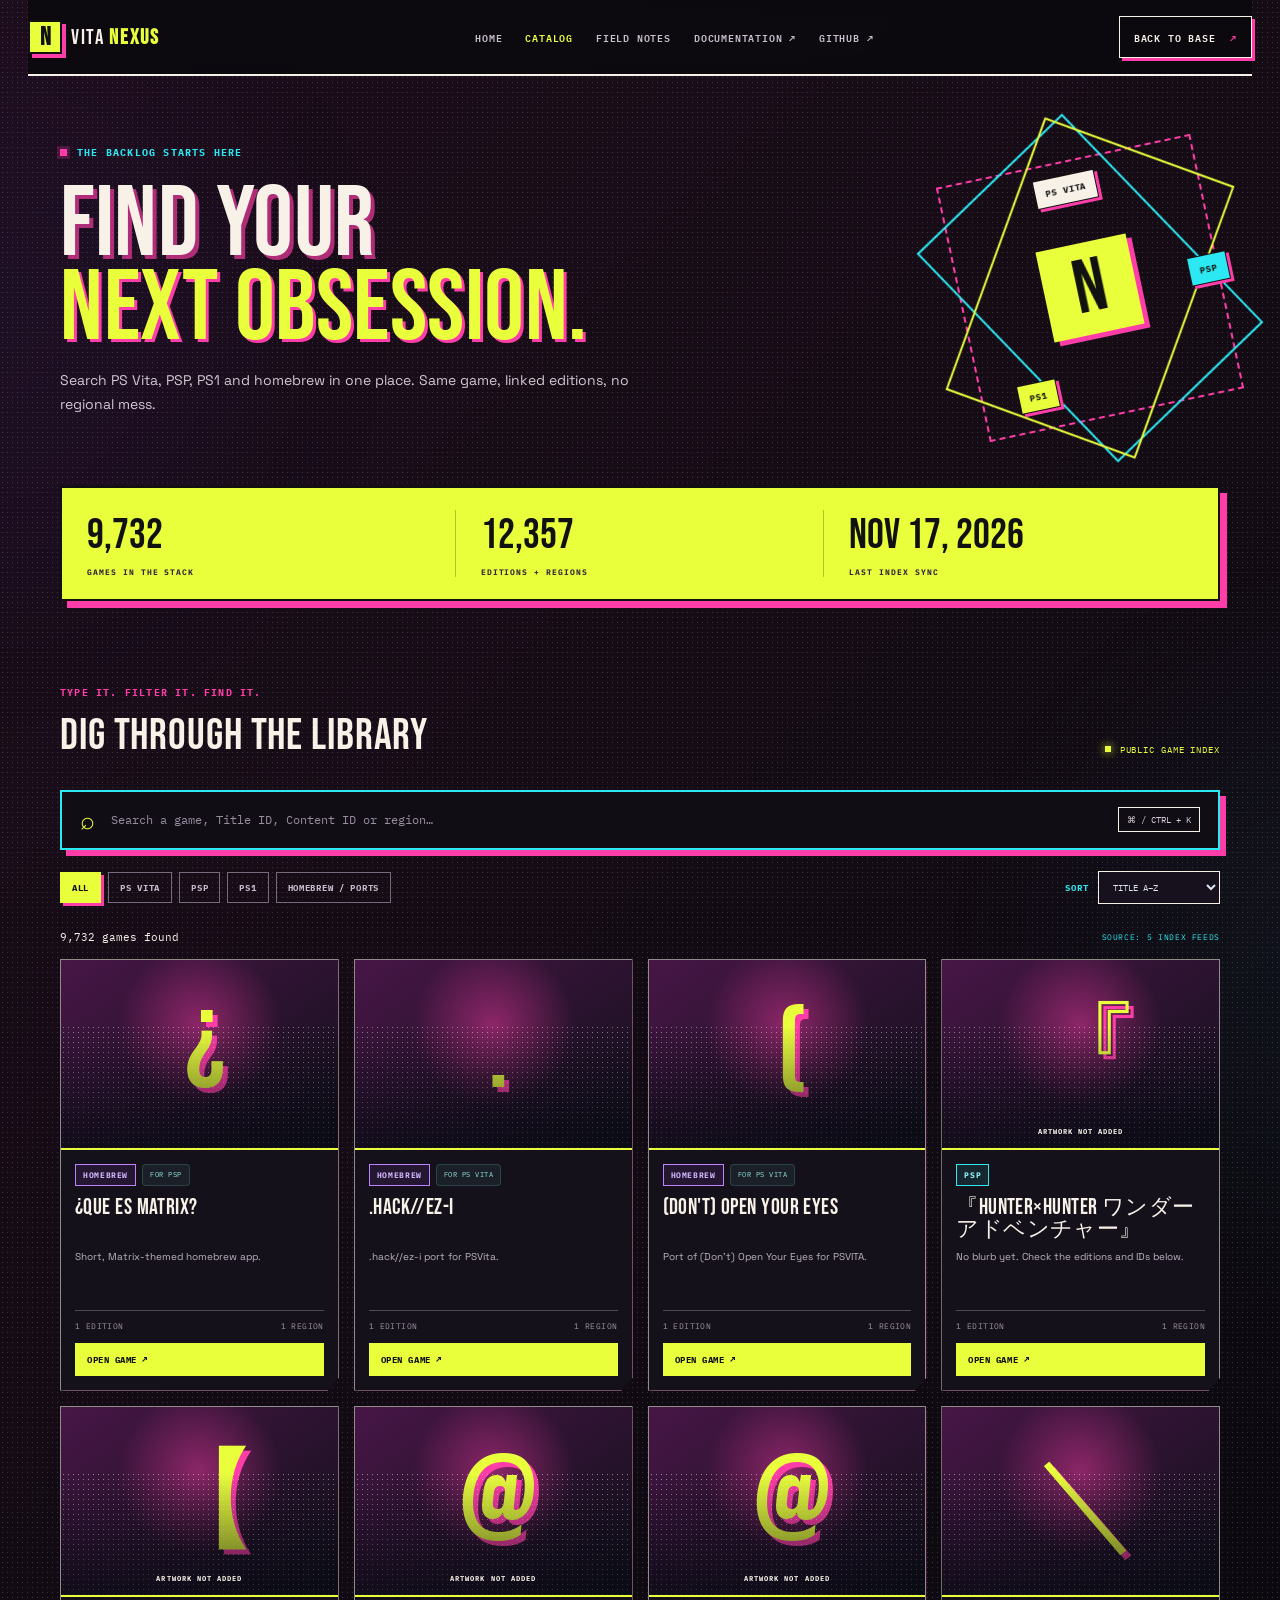
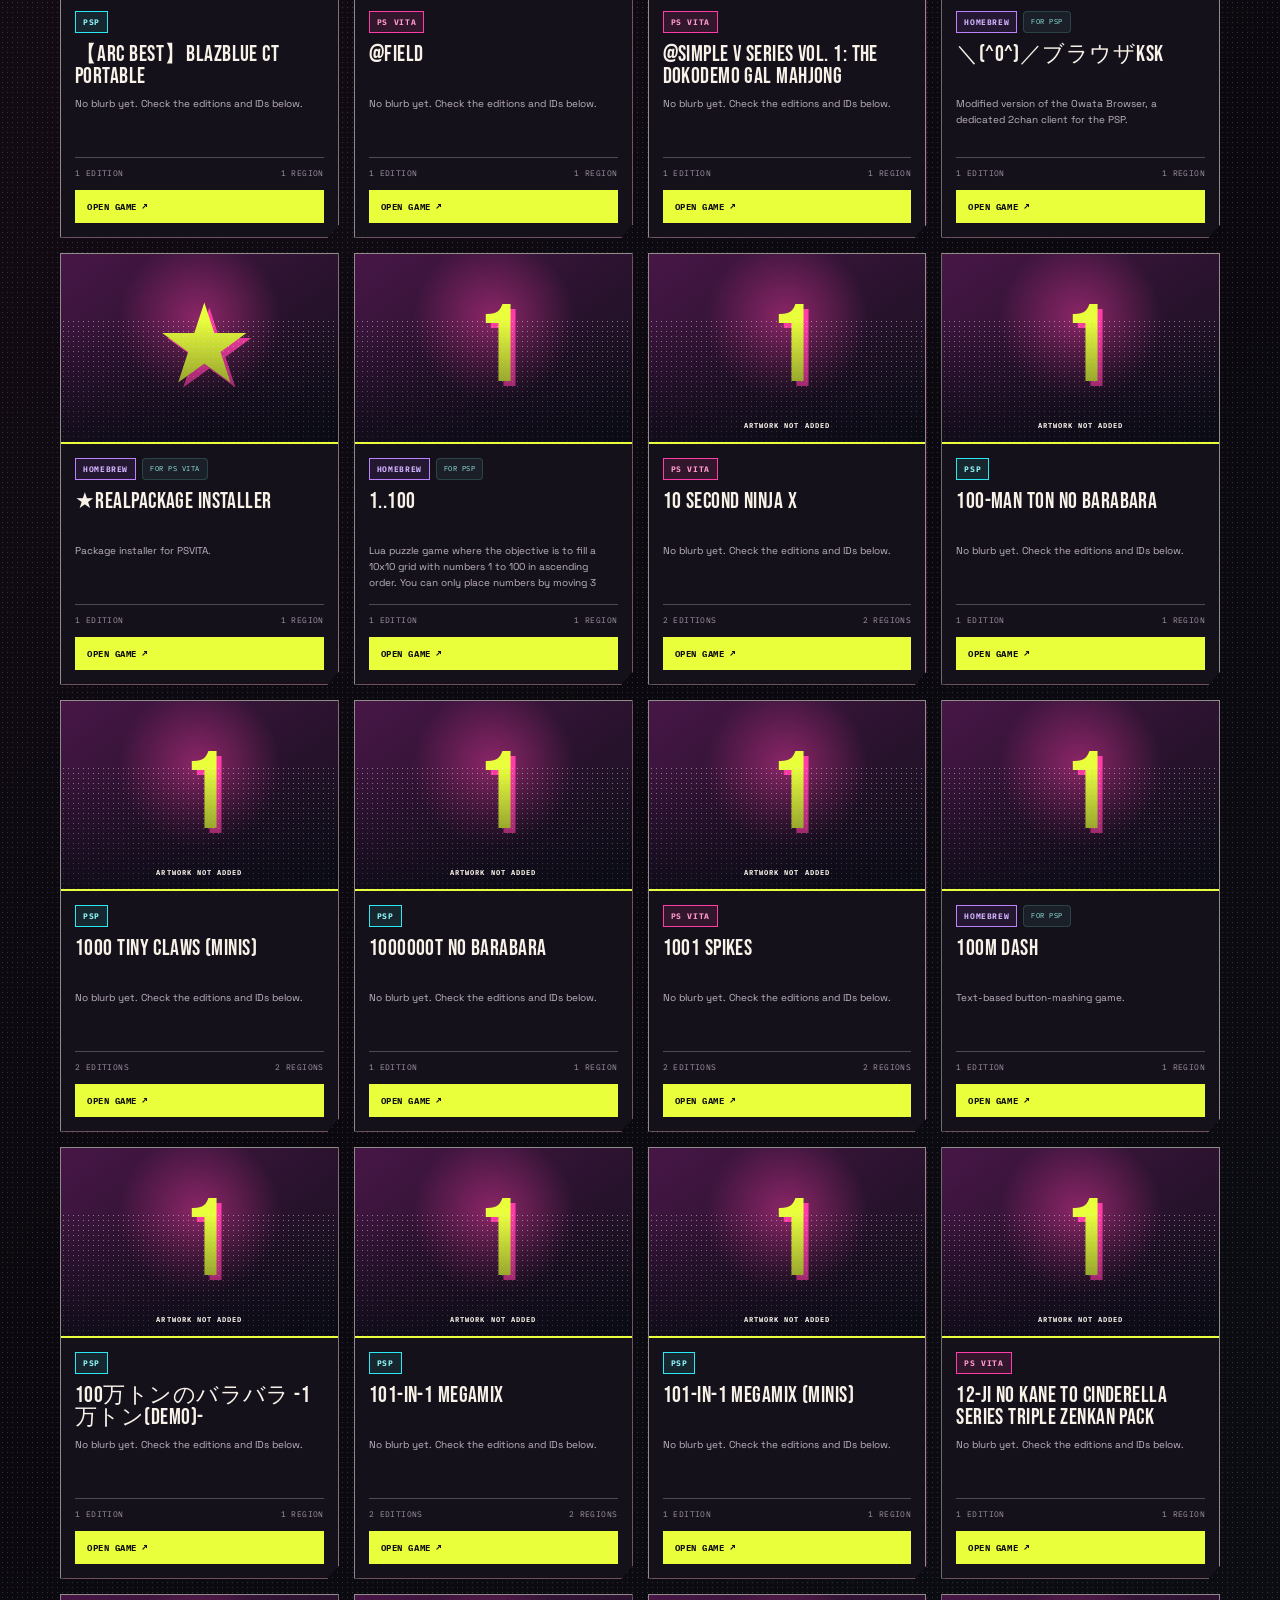
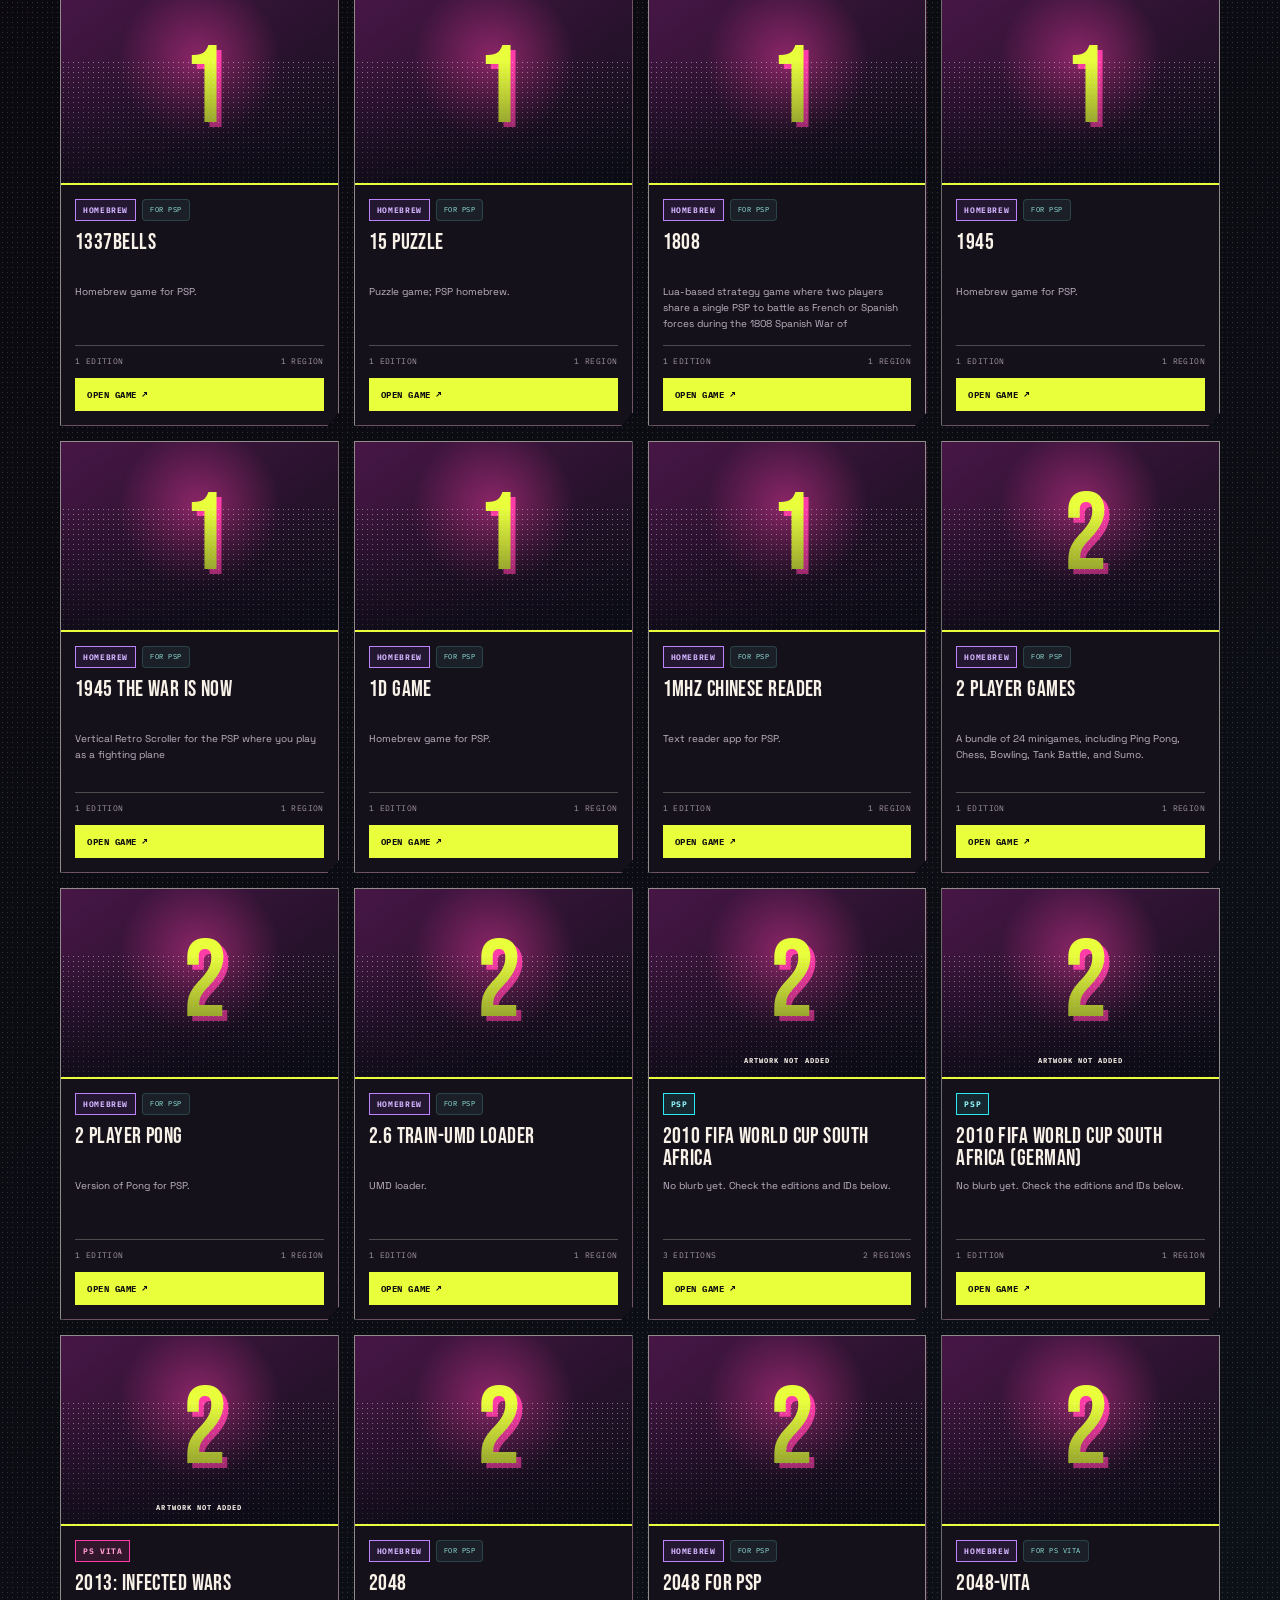
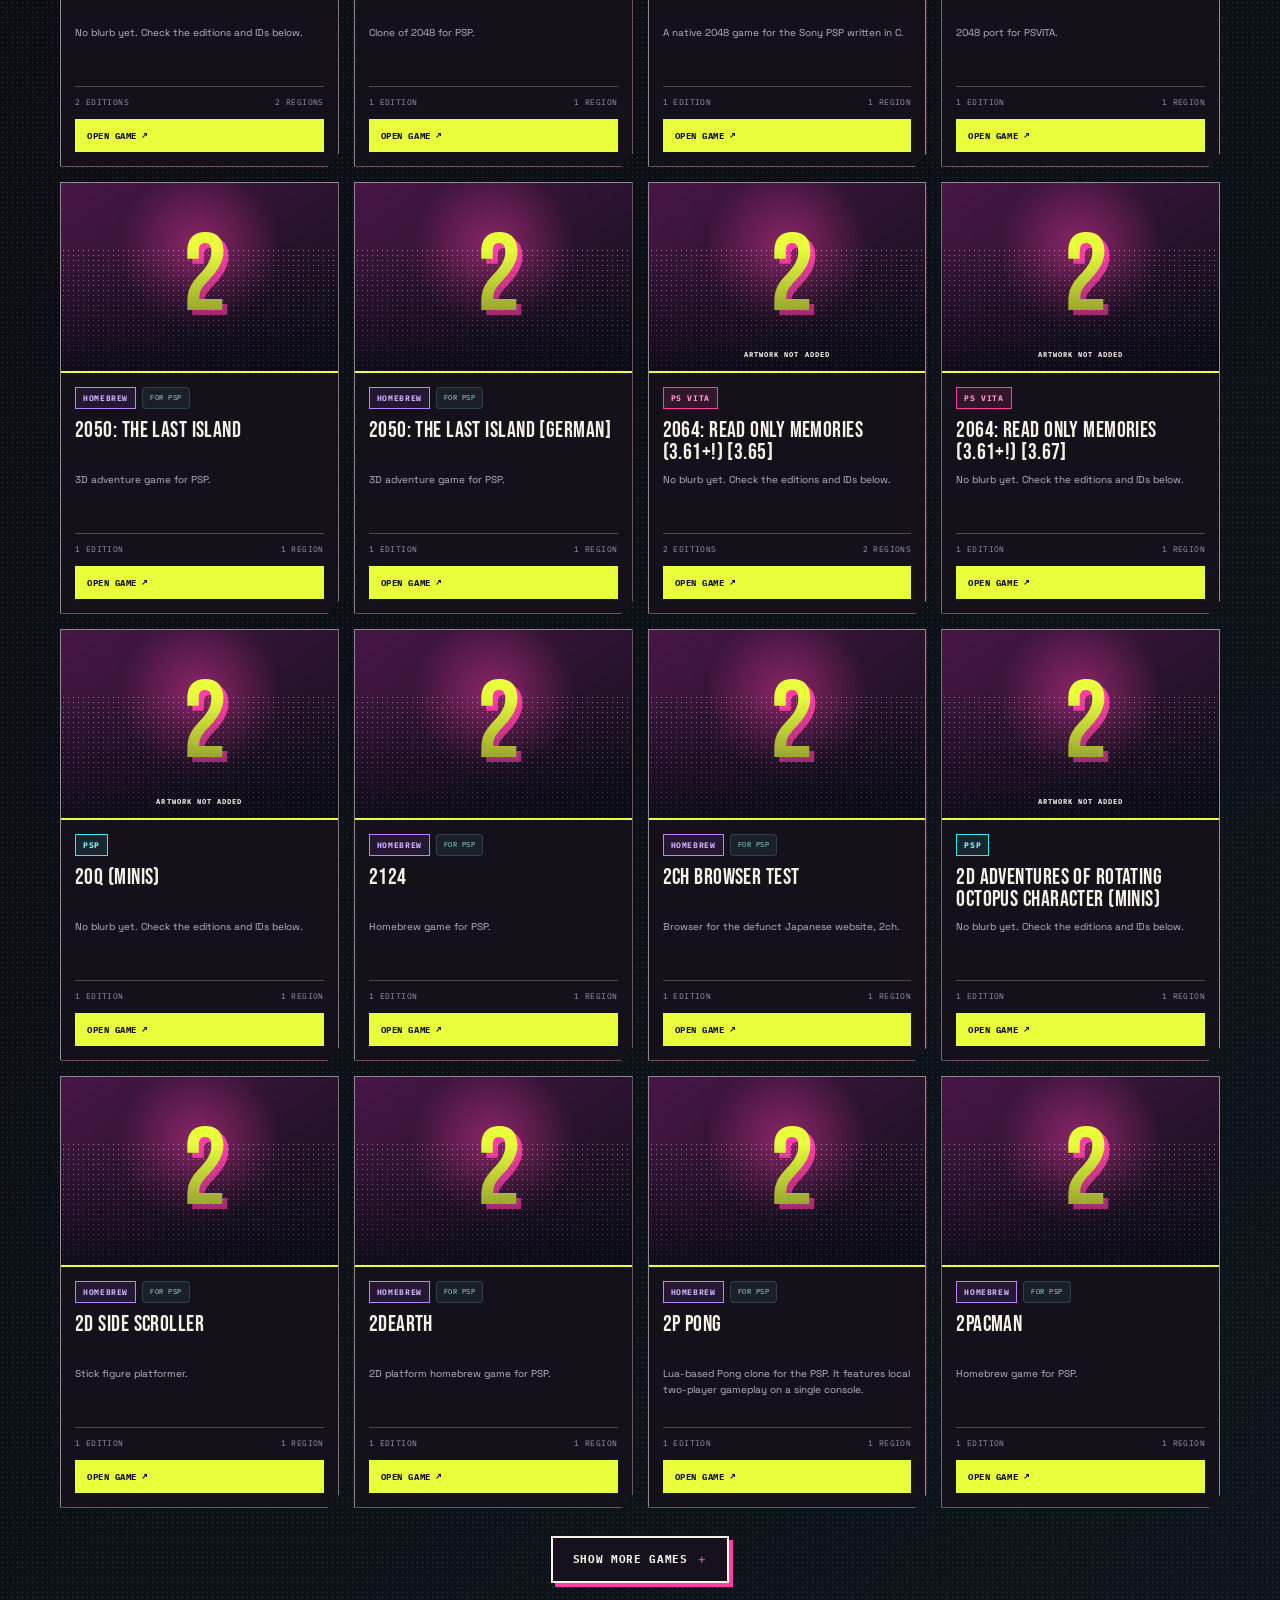
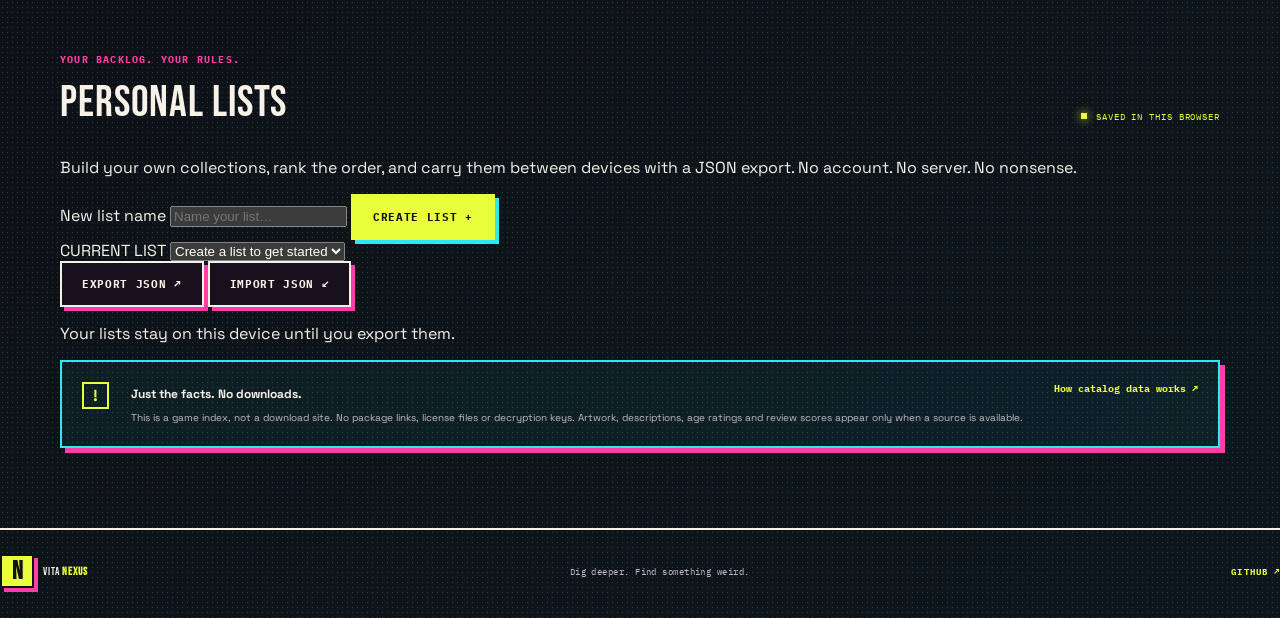
==== commit b721d4be: "feat(lists): add personal list workspace to catalog" ====
--- a/web/catalog.html
+++ b/web/catalog.html
@@ -9,6 +9,7 @@
   <link rel="stylesheet" href="styles.css">
   <link rel="stylesheet" href="catalog.css">
   <link rel="stylesheet" href="manga.css">
+  <script src="lists.js" defer></script>
   <script src="catalog.js" defer></script>
 </head>
 <body class="catalog-page">
@@ -87,6 +88,31 @@
       <div class="load-more-wrap"><button id="load-more" class="button button-quiet" type="button" hidden>Show more games <span>＋</span></button></div>
     </section>
 
+    <section class="personal-lists" aria-labelledby="personal-lists-heading">
+      <div class="browser-heading">
+        <div><div class="section-kicker">YOUR BACKLOG. YOUR RULES.</div><h2 id="personal-lists-heading">Personal lists</h2></div>
+        <span class="catalog-live"><i></i> SAVED IN THIS BROWSER</span>
+      </div>
+      <p class="lists-intro">Build your own collections, rank the order, and carry them between devices with a JSON export. No account. No server. No nonsense.</p>
+      <form id="list-create-form" class="list-create-form">
+        <label class="sr-only" for="list-name">New list name</label>
+        <input id="list-name" name="name" maxlength="80" placeholder="Name your list…" required>
+        <button class="button button-primary" type="submit">Create list +</button>
+      </form>
+      <div class="lists-toolbar">
+        <label for="list-select">CURRENT LIST
+          <select id="list-select" aria-label="Choose a personal list"><option value="">Create a list to get started</option></select>
+        </label>
+        <div class="list-file-actions">
+          <button id="list-export" class="button button-quiet" type="button" disabled>Export JSON ↗</button>
+          <label class="button button-quiet list-import-label" for="list-import">Import JSON ↙</label>
+          <input id="list-import" type="file" accept="application/json,.json" hidden>
+        </div>
+      </div>
+      <p id="lists-status" class="lists-status" role="status" aria-live="polite">Your lists stay on this device until you export them.</p>
+      <ol id="list-entries" class="list-entries" aria-label="Games in the selected list"></ol>
+    </section>
+
     <section class="catalog-note">
       <div class="note-symbol">!</div>
       <div><strong>Just the facts. No downloads.</strong><p>This is a game index, not a download site. No package links, license files or decryption keys. Artwork, descriptions, age ratings and review scores appear only when a source is available.</p></div>
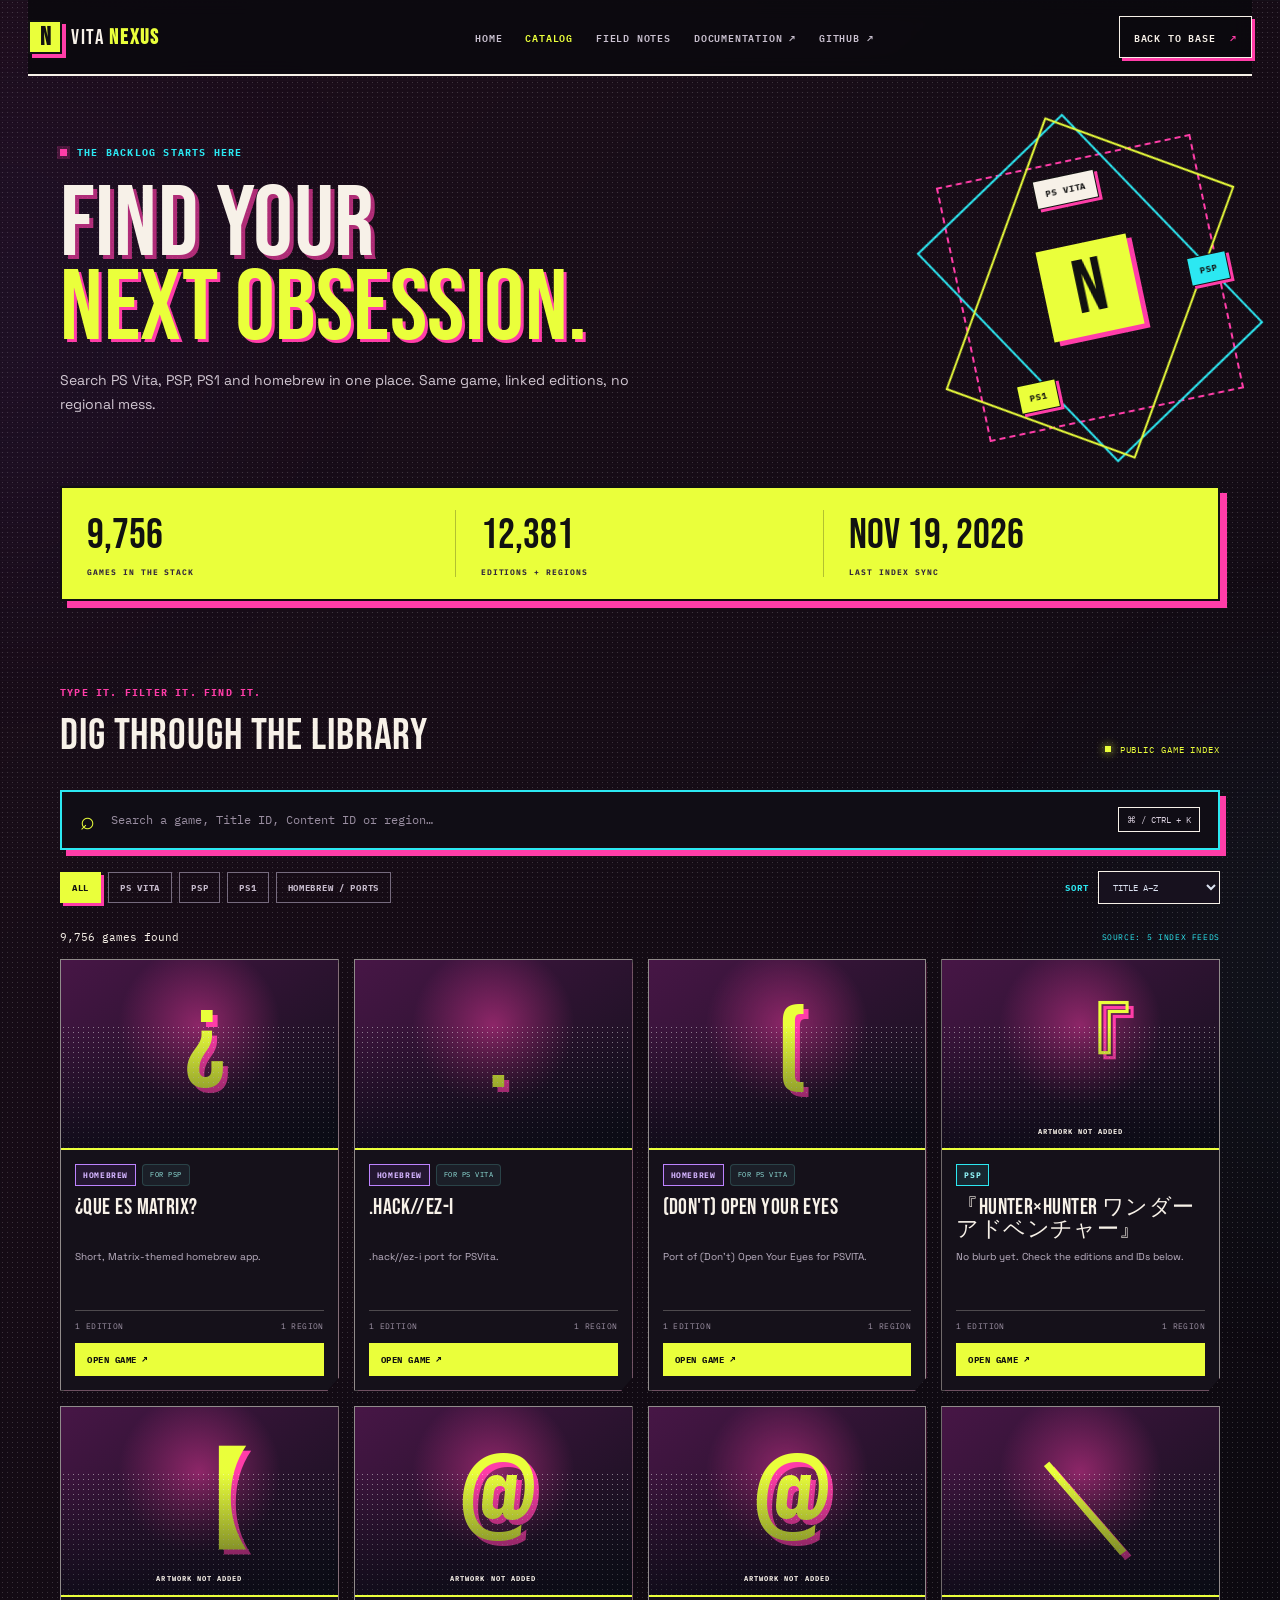
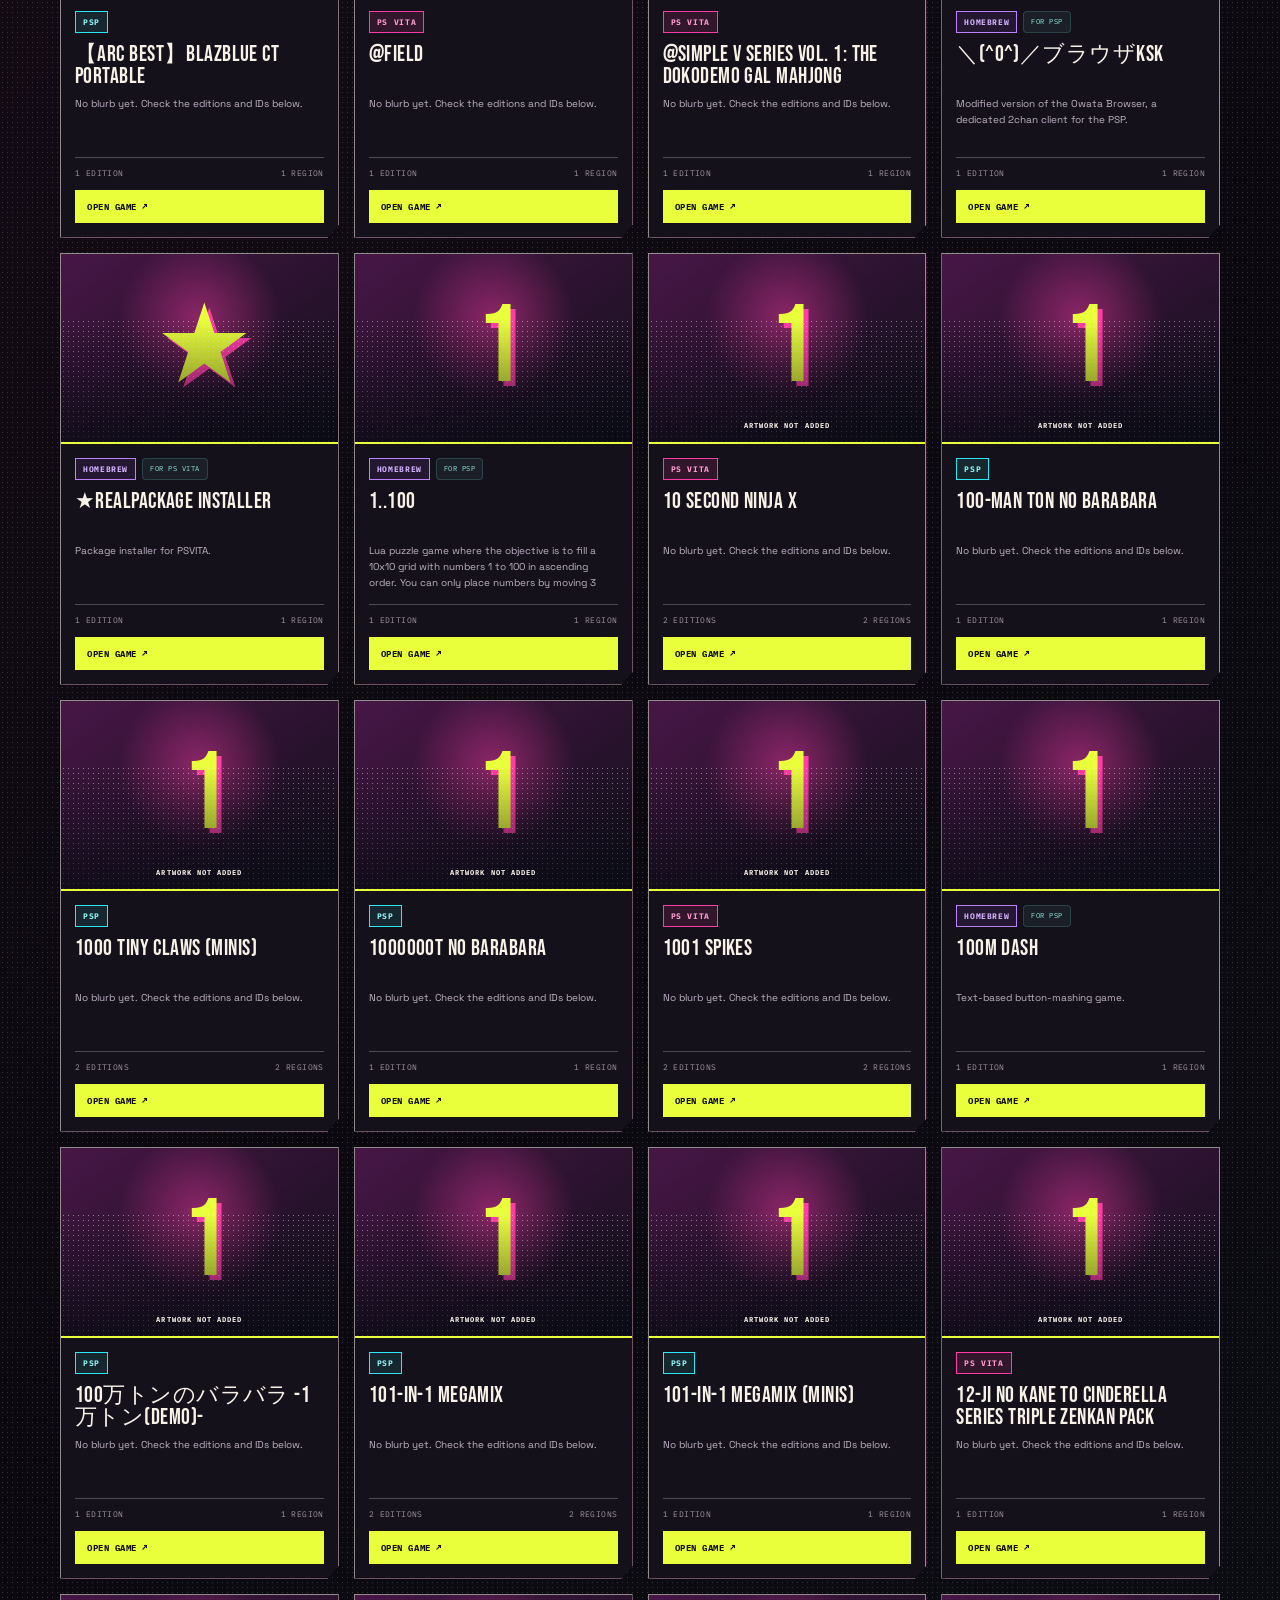
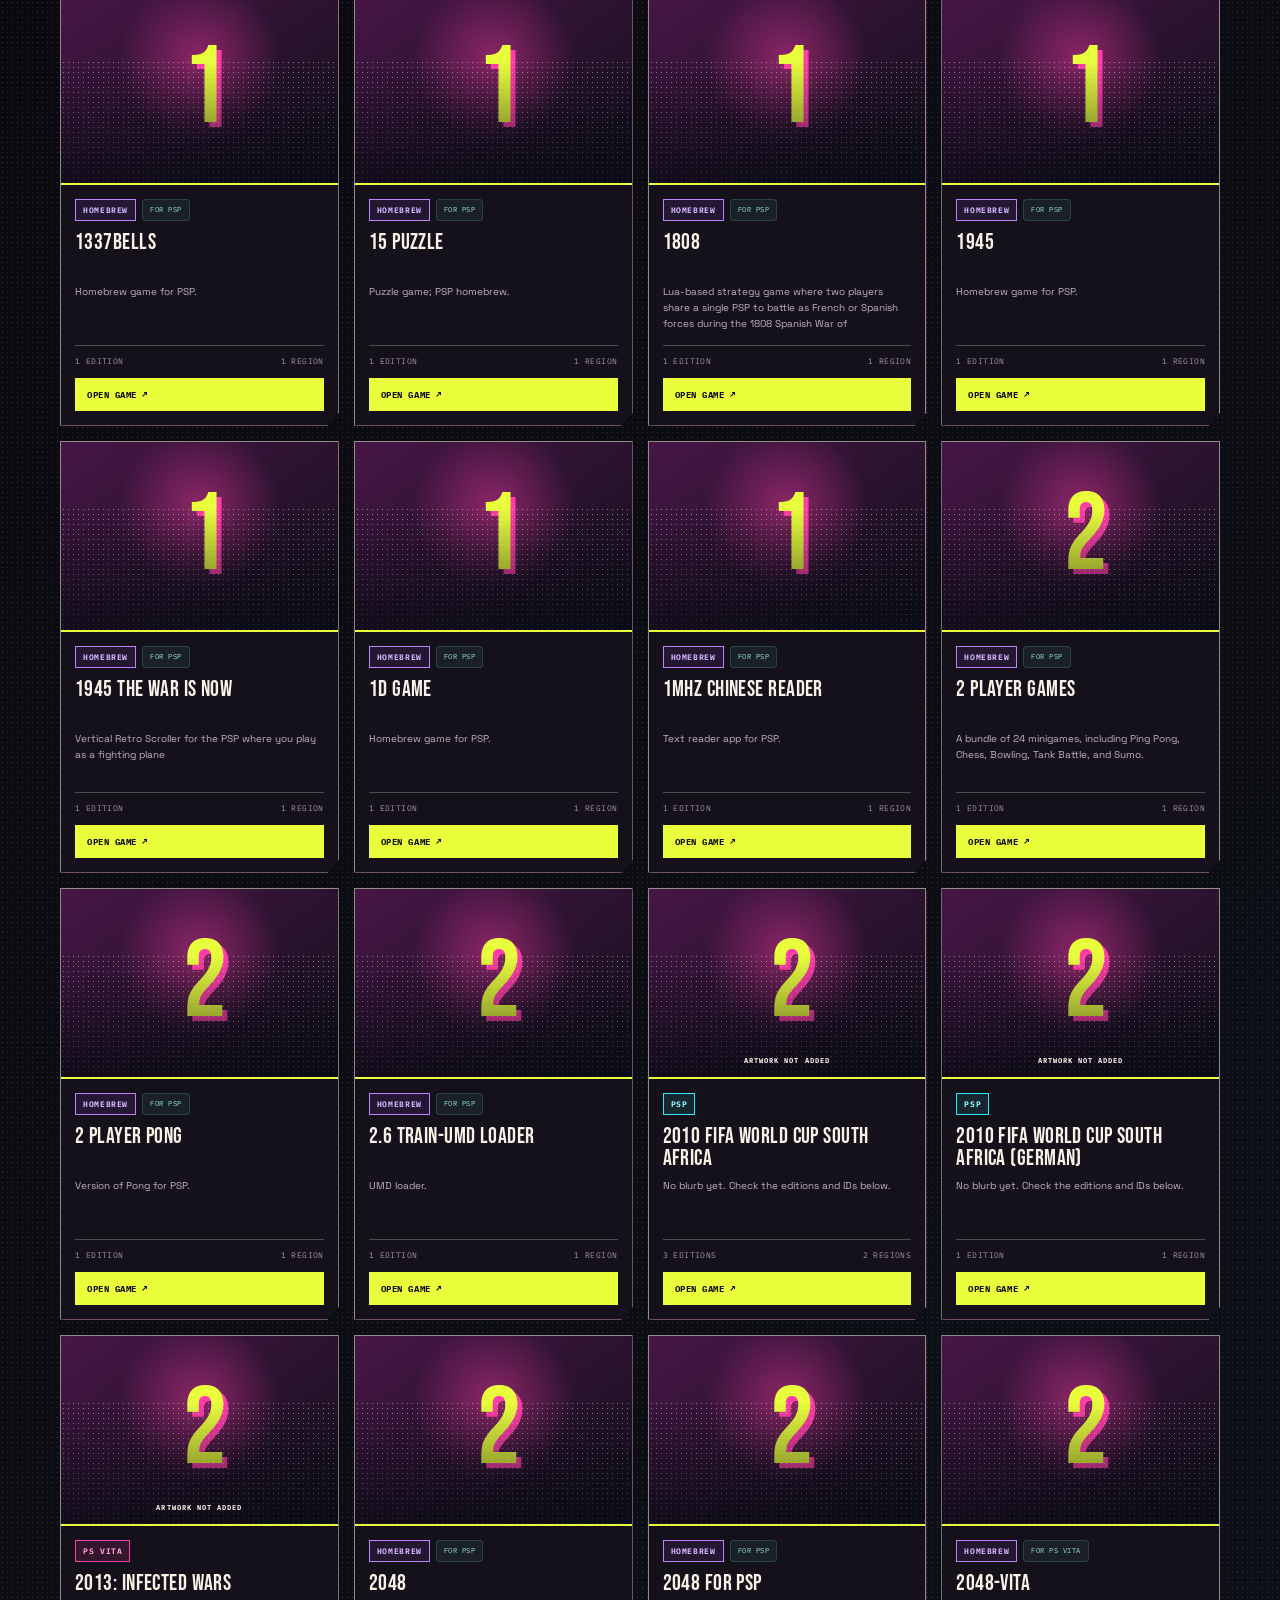
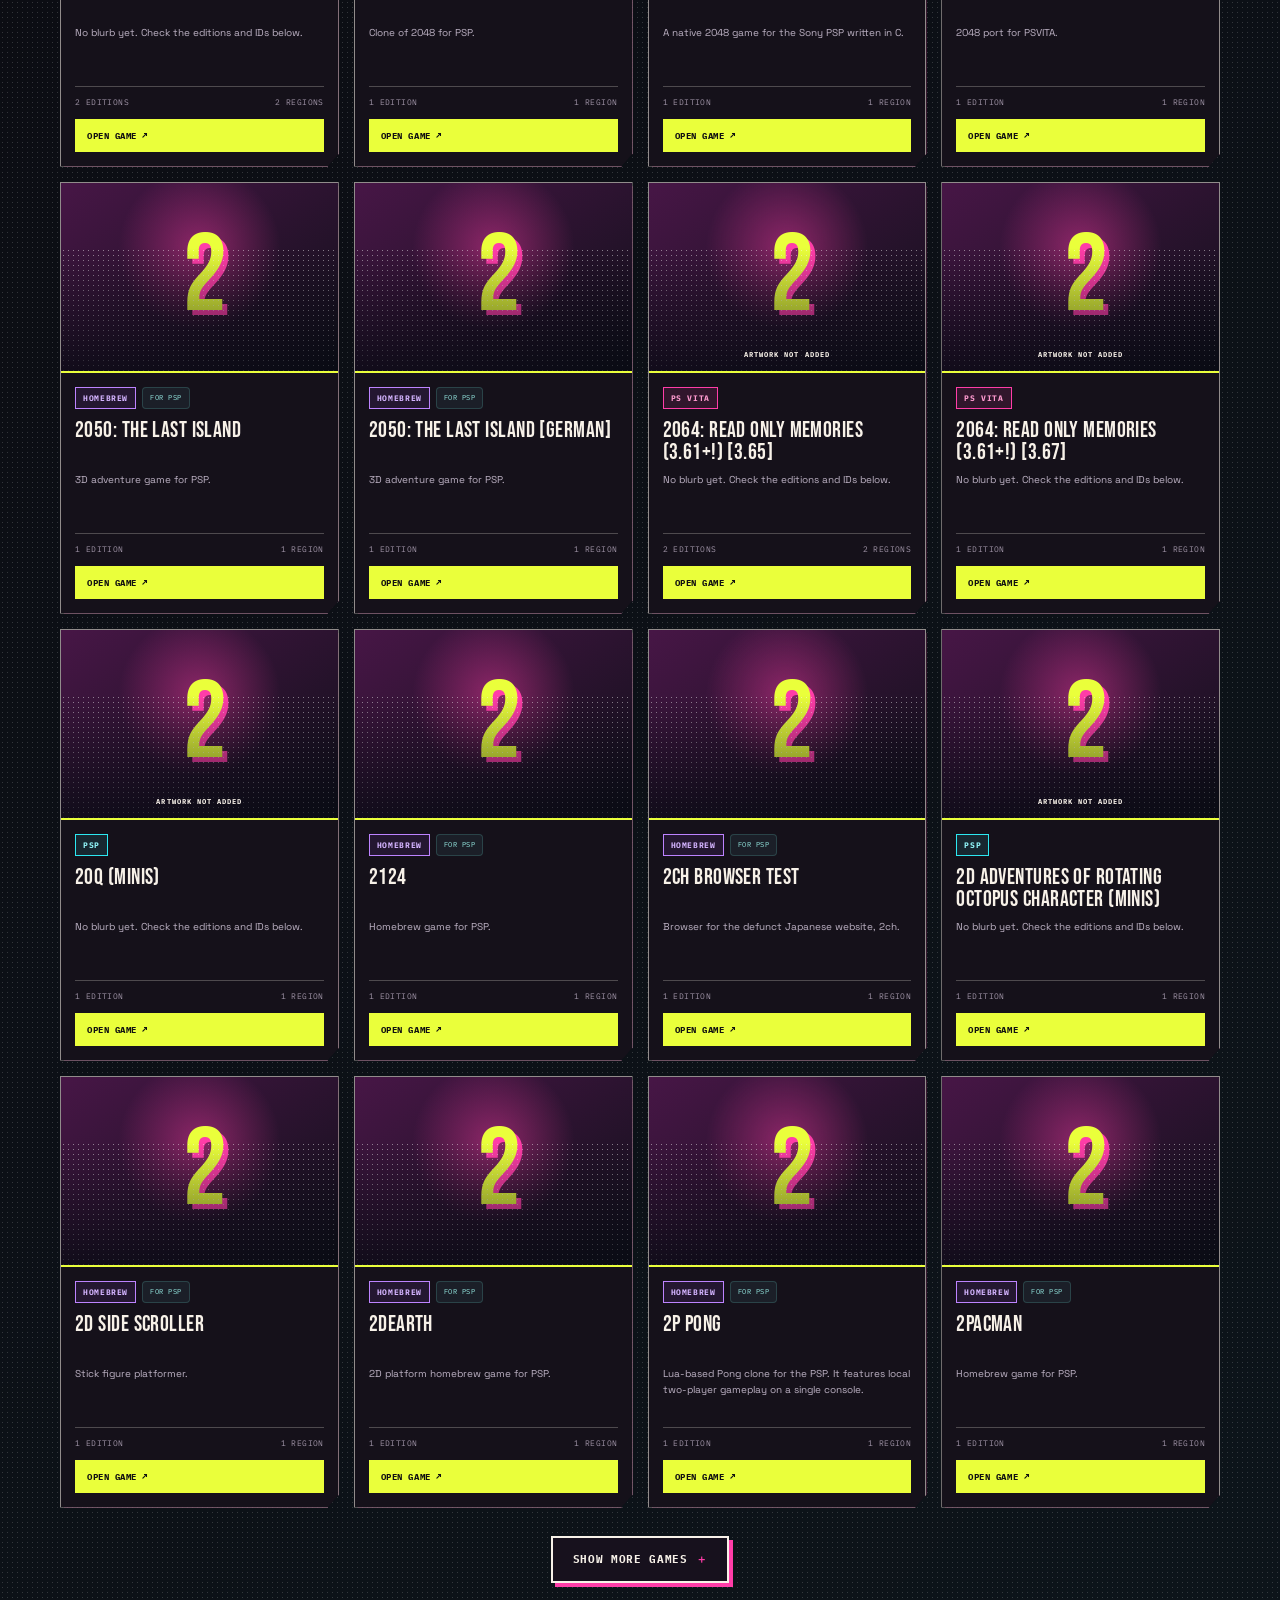
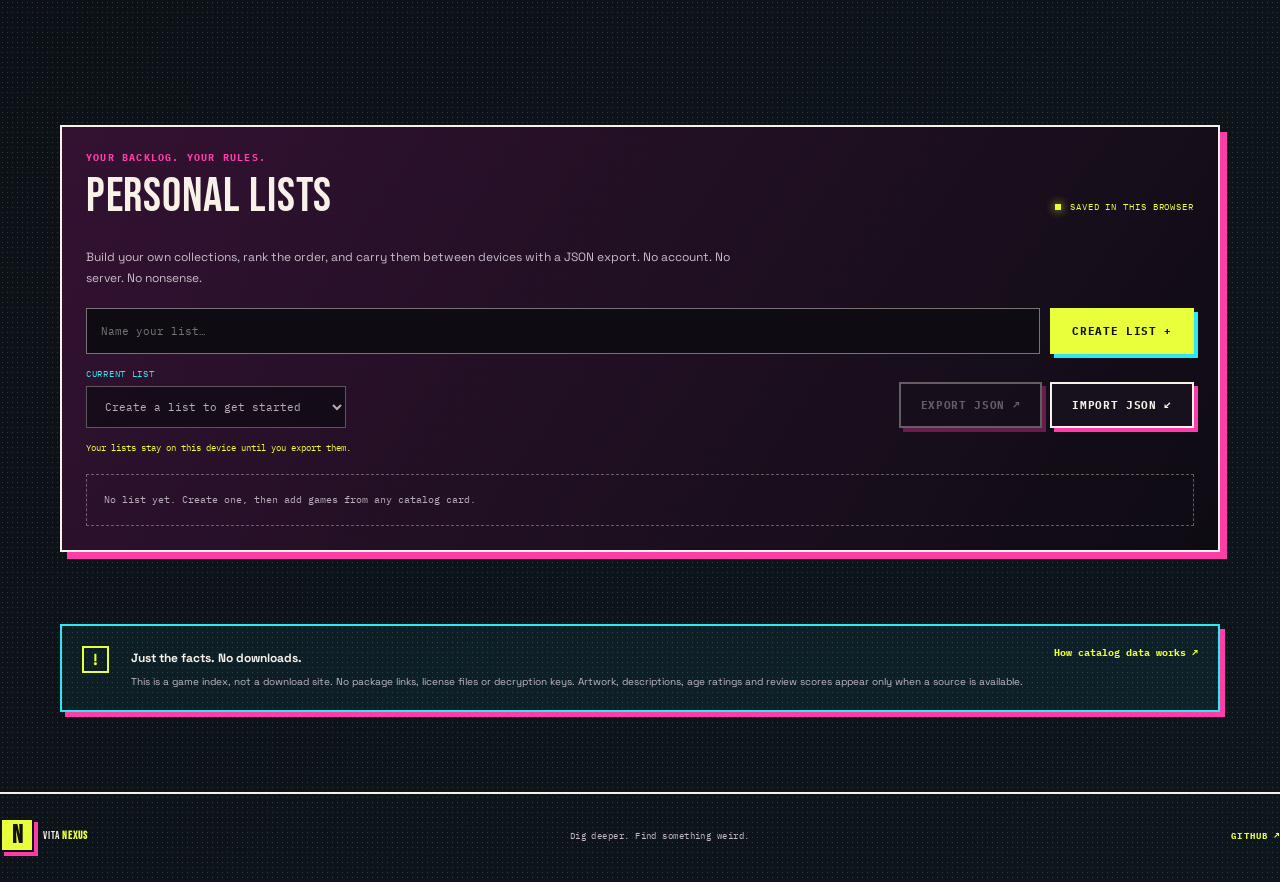
==== commit dcda8c90: "fix(web): label game dialogs and streamline catalog announcements" ====
--- a/web/catalog.html
+++ b/web/catalog.html
@@ -78,7 +78,7 @@
       </div>
 
       <div class="results-line"><span id="results-label" aria-live="polite">Loading catalog…</span><span id="source-label">SOURCE: NEXUS INDEX</span></div>
-      <div id="catalog-grid" class="catalog-grid" aria-live="polite" aria-busy="true"></div>
+      <div id="catalog-grid" class="catalog-grid" aria-live="off" aria-busy="true"></div>
       <div id="catalog-empty" class="catalog-empty" hidden>
         <div class="empty-symbol">✳</div>
         <h3 id="empty-title">Nothing in the pile yet.</h3>
@@ -120,7 +120,7 @@
     </section>
   </main>
 
-  <dialog id="game-dialog" class="game-dialog">
+  <dialog id="game-dialog" class="game-dialog" aria-labelledby="game-dialog-title" aria-describedby="game-dialog-summary">
     <form method="dialog"><button class="dialog-close" aria-label="Close game details">×</button></form>
     <div id="dialog-content"></div>
   </dialog>
--- a/web/catalog.css
+++ b/web/catalog.css
@@ -53,3 +53,89 @@
 .recommendation-copy p{margin:0;color:#8794ac;font-size:8px;line-height:1.55}
 .similar-games-empty{margin:0;padding:15px;border:1px dashed rgba(155,131,255,.22);border-radius:8px;color:#8491aa;font-size:9px;line-height:1.7}
 @media(max-width:640px){.editorial-facts,.age-rating-section,.external-scores-section{padding:13px}.recommendation-grid{grid-template-columns:1fr}.recommendation-card{grid-template-columns:68px minmax(0,1fr)}}
+
+
+/* Magazine-style metadata stamps and editorial review spread */
+.game-card-indicators{display:flex;flex-wrap:wrap;gap:5px;margin-top:9px;min-height:19px}
+.game-card-indicator{display:inline-flex;align-items:center;max-width:100%;padding:4px 6px;border:1px solid rgba(255,255,255,.12);border-radius:3px;font:7px var(--mono);letter-spacing:.055em;line-height:1.2;overflow-wrap:anywhere}
+.game-card-indicator.age{color:#ffe09a;border-color:rgba(255,211,119,.24);background:rgba(255,190,80,.07)}
+.game-card-indicator.score{color:#9debe1;border-color:rgba(112,229,223,.23);background:rgba(112,229,223,.07)}
+.editorial-review{position:relative;margin-top:28px;padding:20px;border:1px solid rgba(155,131,255,.3);background:linear-gradient(145deg,rgba(155,131,255,.075),rgba(12,18,30,.7));overflow:hidden}
+.editorial-review:before{content:"";position:absolute;inset:0;pointer-events:none;opacity:.16;background-image:radial-gradient(rgba(185,174,255,.48) .65px,transparent .65px);background-size:5px 5px;mask-image:linear-gradient(90deg,#000,transparent 58%)}
+.editorial-review>*{position:relative}
+.editorial-review-masthead{display:flex;justify-content:space-between;gap:12px;align-items:center;padding-bottom:10px;border-bottom:1px solid rgba(175,188,225,.18)}
+.editorial-review-rubric{color:#b9aaff;font:9px var(--mono);letter-spacing:.16em;font-weight:700}
+.editorial-review-folio{color:#65718a;font:7px var(--mono);letter-spacing:.08em}
+.editorial-review-standfirst{max-width:650px;margin:14px 0;color:#d2d6e5;font-size:13px;line-height:1.65;font-weight:600}
+.editorial-review-main{display:grid;grid-template-columns:minmax(0,1fr) 112px;gap:18px;align-items:start;margin-top:15px}
+.editorial-review-copy h3{margin:0 0 9px;color:#f3f1ff;font-size:20px;line-height:1.2;letter-spacing:-.035em}
+.editorial-review-copy p{margin:0;color:#9da9c0;font-size:11px;line-height:1.85;white-space:pre-line}
+.editorial-score-stamp{display:flex;flex-direction:column;align-items:center;justify-content:center;min-height:112px;padding:10px 7px;border:1px solid rgba(255,205,116,.34);background:rgba(255,190,80,.055);text-align:center;transform:rotate(1.5deg)}
+.editorial-score-stamp>span{color:#ffd98c;font:7px var(--mono);letter-spacing:.1em}
+.editorial-score-stamp strong{margin:3px 0 0;color:#fff0ca;font-size:38px;line-height:1;letter-spacing:-.08em}
+.editorial-score-stamp small{color:#b6a17a;font:9px var(--mono)}
+.editorial-score-stamp p{margin:7px 0 0;color:#9d927b;font-size:7px;line-height:1.45}
+.editorial-verdict{display:grid;grid-template-columns:92px 1fr;gap:10px;align-items:center;margin-top:15px;padding:12px 14px;border-left:3px solid #b6a4ff;background:rgba(155,131,255,.09)}
+.editorial-verdict span{color:#b9aaff;font:8px var(--mono);letter-spacing:.12em}
+.editorial-verdict p{margin:0;color:#e5e1f5;font-size:11px;line-height:1.6;font-weight:700}
+.editorial-review-notes{display:grid;grid-template-columns:1fr 1fr;gap:10px;margin-top:14px}
+.editorial-review-list{padding:11px 12px;border:1px solid rgba(175,188,225,.14);background:rgba(9,14,24,.34)}
+.editorial-review-list h4,.editorial-curiosities h4{margin:0 0 8px;font:8px var(--mono);letter-spacing:.12em}
+.editorial-review-list.strengths h4{color:#91e5d9}
+.editorial-review-list.caveats h4{color:#ffc28d}
+.editorial-review-list ul,.editorial-curiosities ul{display:grid;gap:6px;margin:0;padding-left:15px;color:#9ba7bf;font-size:9px;line-height:1.6}
+.editorial-curiosities{margin-top:13px;padding:12px 14px;border:1px dashed rgba(255,210,130,.25);background:rgba(255,190,80,.035)}
+.editorial-curiosities h4{color:#f5d18e}
+.editorial-review-credit{display:flex;flex-wrap:wrap;justify-content:space-between;align-items:center;gap:9px;margin-top:14px;padding-top:10px;border-top:1px solid rgba(175,188,225,.15);color:#77849e;font:7px var(--mono);letter-spacing:.06em}
+.editorial-source-links{display:flex;flex-wrap:wrap;gap:9px}
+.editorial-source-links a{color:#a9a0ff;text-decoration:none}
+.editorial-source-links a:hover{text-decoration:underline}
+@media(max-width:640px){
+  .editorial-review{padding:14px}
+  .editorial-review-folio{display:none}
+  .editorial-review-main{grid-template-columns:minmax(0,1fr) 82px;gap:9px}
+  .editorial-score-stamp{min-height:88px}
+  .editorial-score-stamp strong{font-size:30px}
+  .editorial-verdict{grid-template-columns:1fr;gap:5px}
+  .editorial-review-notes{grid-template-columns:1fr}
+  .editorial-review-credit{align-items:flex-start;flex-direction:column}
+}
+
+
+/* Artwork archive — PSM-inspired image desk */
+.game-cover{isolation:isolate}
+.game-cover-logo{position:absolute;z-index:2;left:9px;right:9px;bottom:10px;width:calc(100% - 18px);max-height:45px;object-fit:contain;object-position:left bottom;filter:drop-shadow(0 2px 6px rgba(0,0,0,.8))}
+.dialog-hero{position:relative;isolation:isolate}
+.dialog-hero::after{content:"";position:absolute;inset:45% 0 0;z-index:1;pointer-events:none;background:linear-gradient(transparent,rgba(5,8,15,.48))}
+.dialog-hero-logo{position:absolute;z-index:2;left:24px;bottom:17px;max-width:min(42%,320px);max-height:64px;object-fit:contain;object-position:left bottom;filter:drop-shadow(0 3px 10px rgba(0,0,0,.75))}
+.artwork-credit-panel{display:grid;gap:7px;margin:18px 0;padding:14px 16px;border:1px solid rgba(112,229,223,.17);background:rgba(112,229,223,.035)}
+.artwork-credit-panel h3{margin:0 0 2px;color:#91e5dc;font:8px var(--mono);letter-spacing:.13em}
+.artwork-credit-line{display:flex;flex-wrap:wrap;gap:7px 12px;align-items:center;margin:0;color:#8795ad;font:8px var(--mono);line-height:1.6}
+.artwork-credit-line strong{color:#d9e3f1;font-weight:700;letter-spacing:.07em}
+.artwork-credit-line a,.artwork-gallery-caption a{color:#a99cff;text-decoration:none}
+.artwork-credit-line a:hover,.artwork-gallery-caption a:hover{text-decoration:underline}
+.artwork-rights-status{color:#8ce1d8;text-transform:uppercase}
+.artwork-gallery-section{margin:28px 0 24px;padding:20px;border:1px solid rgba(155,131,255,.25);background:linear-gradient(145deg,rgba(155,131,255,.065),rgba(9,15,26,.72))}
+.artwork-gallery-heading{display:flex;flex-direction:column;gap:5px;margin-bottom:14px;padding-bottom:11px;border-bottom:1px solid rgba(175,188,225,.16)}
+.artwork-gallery-kicker{color:#aa9aff;font:8px var(--mono);letter-spacing:.16em}
+.artwork-gallery-heading h3{margin:0;color:#f0eff8;font-size:19px;letter-spacing:-.035em}
+.artwork-gallery-grid{display:grid;grid-template-columns:repeat(3,minmax(0,1fr));gap:10px}
+.artwork-gallery-figure{min-width:0;margin:0;border:1px solid rgba(175,188,225,.14);background:rgba(6,10,18,.6)}
+.artwork-gallery-link{display:block;overflow:hidden;aspect-ratio:16/9;background:radial-gradient(circle,rgba(155,131,255,.16),transparent 70%),#101827}
+.artwork-gallery-image{display:block;width:100%;height:100%;object-fit:cover;transition:transform .28s ease}
+.artwork-gallery-link:hover .artwork-gallery-image{transform:scale(1.035)}
+.artwork-gallery-caption{display:flex;flex-direction:column;gap:5px;padding:9px;color:#7f8da5;font:7px var(--mono);line-height:1.55;overflow-wrap:anywhere}
+.artwork-gallery-caption strong{color:#dbe1ee;font:600 9px var(--sans);line-height:1.45}
+.artwork-gallery-caption .artwork-rights-warning{color:#ffc98b}
+.artwork-gallery-note{margin:13px 0 0;color:#718098;font-size:8px;line-height:1.65}
+.artwork-image-unavailable{display:grid;place-items:center;min-height:105px;color:#8490a6;font:8px var(--mono);letter-spacing:.1em}
+.artwork-image-unavailable .artwork-gallery-caption{width:100%}
+@media(max-width:640px){
+  .artwork-gallery-section{padding:13px}
+  .artwork-gallery-grid{grid-template-columns:repeat(2,minmax(0,1fr));gap:7px}
+  .artwork-gallery-caption{padding:7px;font-size:6px}
+  .artwork-gallery-caption strong{font-size:8px}
+  .artwork-credit-panel{padding:11px}
+  .dialog-hero-logo{left:15px;bottom:11px;max-height:46px}
+}
+@media(prefers-reduced-motion:reduce){.artwork-gallery-image{transition:none}}
--- a/web/manga.css
+++ b/web/manga.css
@@ -120,3 +120,26 @@
 @media(max-width:760px){.site-header{width:calc(100% - 36px)}.main-nav{gap:14px}.header-cta{display:none}.hero{grid-template-columns:1fr;padding:60px 0 68px}.hero-art{min-height:410px;max-width:600px;width:100%;margin:0 auto}.hero h1{font-size:clamp(68px,13vw,100px)}.split-section{grid-template-columns:1fr;gap:35px}.surface-stack{min-height:350px}.section-heading,.roadmap-heading{align-items:flex-start;flex-direction:column;gap:12px}.roadmap-step{grid-template-columns:38px 1fr}.step-status{grid-column:2}}
 @media(max-width:640px){.main-nav{border:2px solid var(--paper);border-radius:0;background:#100d15;box-shadow:5px 5px 0 var(--pink)}.main-nav a{padding:12px 14px;border-bottom:1px solid rgba(247,241,232,.15)}.menu-toggle{display:block}.platforms{grid-template-columns:1fr 1fr;gap:18px}.feature-grid{grid-template-columns:1fr}.feature-large{grid-row:auto;min-height:340px}.feature-large h3{margin-top:70px}.feature-wide{grid-column:auto;align-items:flex-start;gap:18px}.detail-orbit{transform:scale(.75);transform-origin:right center;margin-right:-16px}.site-footer{align-items:flex-start;gap:15px;flex-wrap:wrap}.site-footer>span{order:3;width:100%}.catalog-wrap,.docs-wrap{width:calc(100% - 36px)}.catalog-hero{padding:52px 0 38px;min-height:0}.catalog-hero h1,.docs-hero h1{font-size:clamp(56px,15vw,78px)}.catalog-orbit{display:none}.catalog-stats{padding:16px 12px;margin-bottom:55px;gap:0}.catalog-stats>div{padding-left:9px}.catalog-stats strong{font-size:29px}.catalog-stats span{font-size:7px;letter-spacing:.03em}.browser-heading h2,.docs-section-heading h2{font-size:37px}.catalog-controls{align-items:flex-start;flex-direction:column}.catalog-grid{grid-template-columns:repeat(2,minmax(0,1fr));gap:10px}.game-cover{height:145px}.game-card-info{padding:10px}.game-card-title{font-size:20px;min-height:43px}.game-card-summary{height:49px;font-size:9px}.game-card-footer{font-size:7px;gap:5px}.game-card-action{font-size:8px;padding:9px}.catalog-note{grid-template-columns:28px 1fr;padding:14px}.catalog-note>a{grid-column:2;white-space:normal}.dialog-body{padding:20px 17px}.dialog-title{font-size:34px}.docs-hero{padding:56px 0 38px}.docs-feature{padding:18px;grid-template-columns:1fr}.docs-feature-copy h2{font-size:35px}.docs-map{min-height:250px;gap:35px 10px;padding:8px 0}.map-node{padding:10px}.map-node strong{font-size:17px}.map-node small{font-size:7px}.map-shared{width:75%}.docs-grid{grid-template-columns:1fr}.docs-card{min-height:205px}.docs-callout{align-items:flex-start;flex-direction:column;padding:20px;margin-bottom:65px}}
 @media(prefers-reduced-motion:reduce){html{scroll-behavior:auto}*,*::before,*::after{animation-duration:.01ms!important;animation-iteration-count:1!important;transition-duration:.01ms!important}}
+
+
+/* Personal lists — local-first, exportable, no account required */
+.personal-lists{margin:72px 0;padding:24px;border:2px solid var(--paper);background:linear-gradient(125deg,rgba(55,18,53,.9),rgba(14,12,19,.97));box-shadow:7px 7px 0 var(--pink)}
+.personal-lists .browser-heading h2{font:clamp(32px,5vw,48px)/.95 var(--display);text-transform:uppercase;letter-spacing:.015em}
+.lists-intro{max-width:650px;color:#c9bdca;font-size:12px;line-height:1.7}
+.list-create-form{display:flex;gap:10px;margin:20px 0 14px}
+.list-create-form input,.lists-toolbar select{min-width:0;padding:12px 14px;border:1px solid rgba(247,241,232,.45);border-radius:0;background:#0e0b13;color:var(--paper);font:11px var(--mono)}
+.list-create-form input{flex:1}.list-create-form input:focus,.lists-toolbar select:focus{outline:2px solid var(--acid);outline-offset:2px}
+.lists-toolbar{display:flex;justify-content:space-between;align-items:end;gap:14px;flex-wrap:wrap}
+.lists-toolbar>label{display:flex;flex-direction:column;gap:7px;color:var(--electric);font:9px var(--mono);letter-spacing:.08em;min-width:min(100%,260px)}
+.lists-toolbar select{width:100%;margin-top:0}
+.list-file-actions{display:flex;gap:8px;flex-wrap:wrap}.list-file-actions button:disabled{opacity:.35;cursor:not-allowed}
+.list-import-label{cursor:pointer;display:inline-flex;align-items:center}
+.lists-status{min-height:20px;margin:13px 0;color:var(--acid);font:9px/1.6 var(--mono)}
+.list-entries{display:grid;gap:7px;margin:0;padding:0;list-style:none}
+.list-entry{display:grid;grid-template-columns:34px minmax(0,1fr) auto;align-items:center;gap:10px;padding:9px 10px;border:1px solid rgba(247,241,232,.24);background:rgba(7,6,10,.65)}
+.list-entry-position{color:var(--electric);font:10px var(--mono)}.list-entry-title{min-width:0;color:var(--paper);font:12px var(--display);text-transform:uppercase;overflow-wrap:anywhere}
+.list-entry-actions{display:flex;gap:5px}.list-entry-actions button{width:29px;height:29px;border:1px solid rgba(247,241,232,.35);border-radius:0;background:#18121d;color:var(--paper);cursor:pointer}.list-entry-actions button:hover:not(:disabled){border-color:var(--acid);color:var(--acid)}.list-entry-actions button:disabled{opacity:.25;cursor:not-allowed}
+.list-empty{padding:17px;border:1px dashed rgba(247,241,232,.35);color:#b9aebb;font:10px/1.6 var(--mono)}
+.dialog-list-action{margin:12px 0 5px;border-radius:0}
+.sr-only{position:absolute;width:1px;height:1px;padding:0;margin:-1px;overflow:hidden;clip:rect(0,0,0,0);white-space:nowrap;border:0}
+@media(max-width:640px){.personal-lists{margin:52px 0;padding:15px;box-shadow:4px 4px 0 var(--pink)}.list-create-form{flex-direction:column}.list-create-form .button{width:100%}.lists-toolbar{align-items:stretch}.lists-toolbar>label{min-width:100%}.list-file-actions{width:100%}.list-file-actions>*{flex:1;justify-content:center}.list-entry{grid-template-columns:25px minmax(0,1fr) auto;gap:6px;padding:8px 6px}.list-entry-title{font-size:10px}.list-entry-actions{gap:3px}.list-entry-actions button{width:26px;height:27px}}
